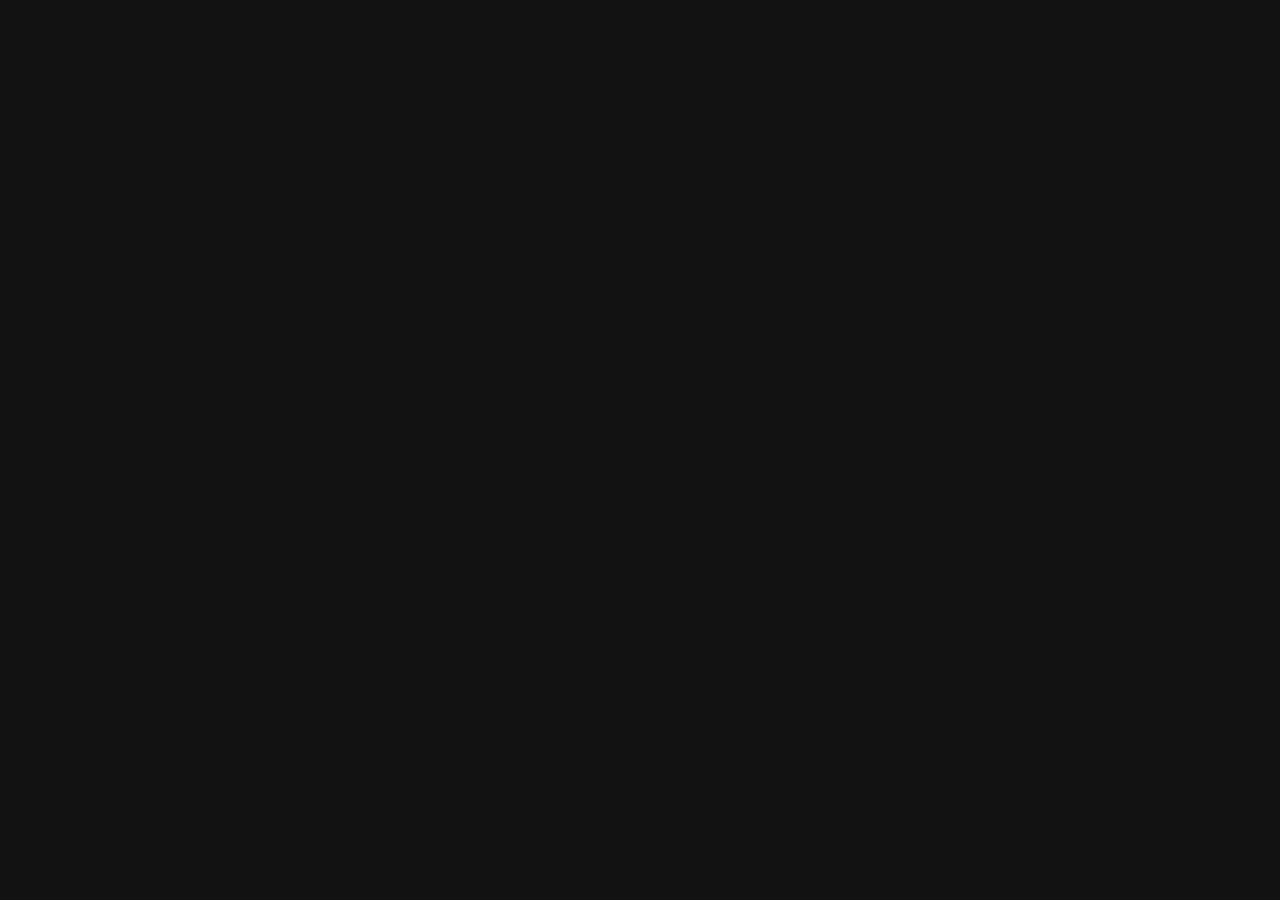
==== v5/index.html @ ee6a9c13 "create v5/index.html" ====
<!doctype html>
<html lang="en" data-accent="mint" data-density="comfortable" data-motion="on" data-skin="field">
  <head>
    <meta charset="utf-8" />
    <meta name="viewport" content="width=device-width, initial-scale=1, viewport-fit=cover" />
    <title>NeuroDifference v5 — evidence · compounds · pathways</title>
    <meta
      name="description"
      content="Redesigned NeuroDifference: an evidence-graded map of neuropharmacology with a new interface and 3D brain."
    />
    <meta name="theme-color" content="#0a0f0d" />
    <meta name="color-scheme" content="dark" />
    <link rel="icon" href="../icon.svg" type="image/svg+xml" />
    <link rel="apple-touch-icon" href="../icon.svg" />
    <link rel="stylesheet" href="./app/styles.css?v=5.0.0" />
    <link rel="stylesheet" href="./app/clinic.css?v=5.0.0" />
    <link rel="stylesheet" href="./app/skin.css?v=5.0.0" />
  </head>
  <body>
    <div class="bgfx" aria-hidden="true"><i></i><i></i><i></i></div>
    <div id="app" class="shell">
      <aside id="sidebar" class="sidebar" aria-label="Primary"></aside>
      <div class="main" id="main">
        <header id="topbar" class="topbar"></header>
        <main id="view" class="view" role="main"></main>
      </div>
    </div>
    <nav id="bottom-nav" class="bottom-nav" aria-label="Navigation"></nav>
    <div id="drawer" class="drawer" aria-hidden="true"></div>
    <div id="search" class="overlay" aria-hidden="true"></div>
    <div id="modal" class="overlay" aria-hidden="true"></div>
    <div id="toast" class="toast-host" aria-live="polite" aria-atomic="true"></div>
    <noscript>This app needs JavaScript to run. The content is a client-side single page app.</noscript>
    <script type="module" src="./app/main.js?v=5.0.0"></script>
  </body>
</html>
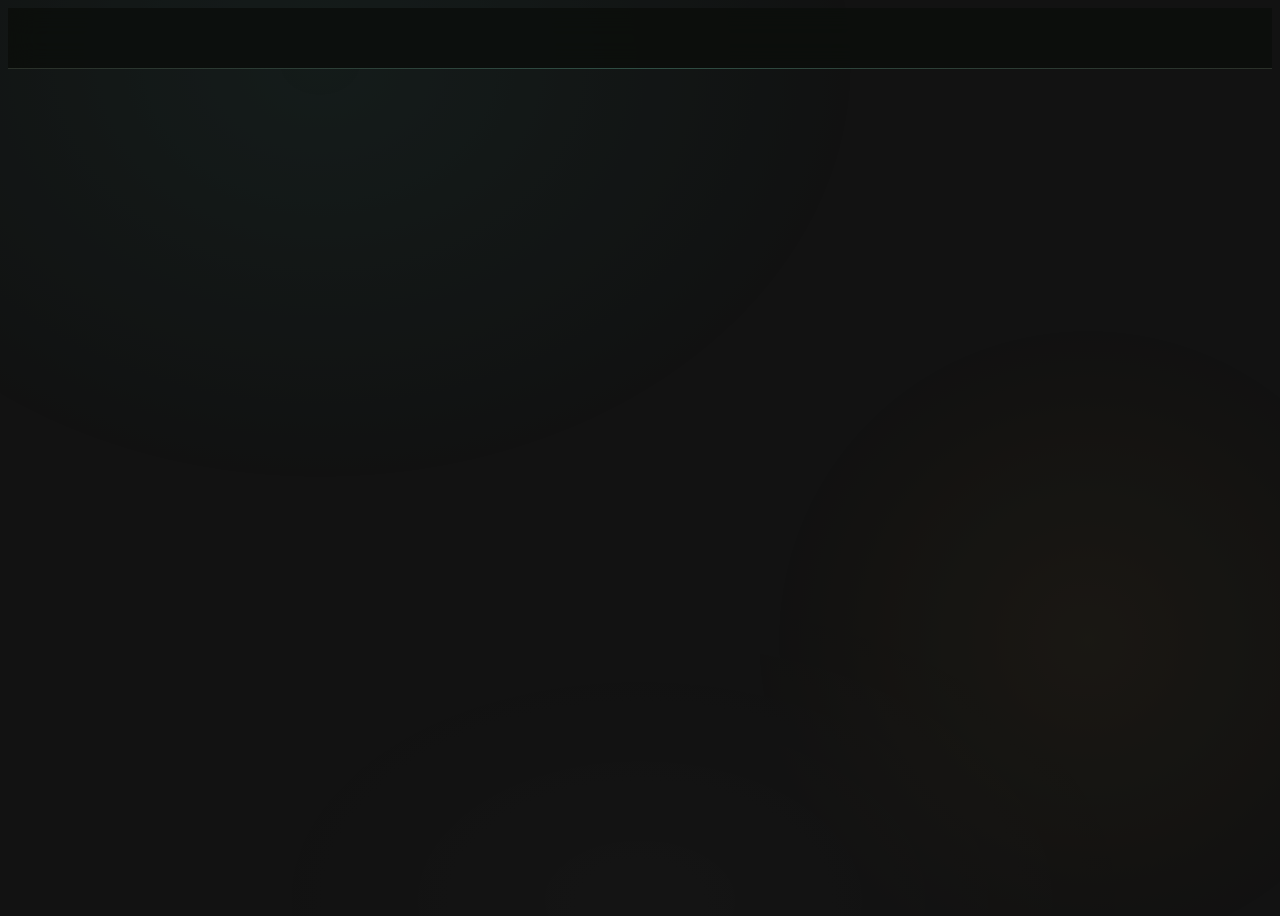
==== commit be98a62d: "update v5/index.html" ====
--- a/v5/index.html
+++ b/v5/index.html
@@ -18,7 +18,8 @@
   </head>
   <body>
     <div class="bgfx" aria-hidden="true"><i></i><i></i><i></i></div>
-    <div id="app" class="shell">
+    <div id="root"></div>
+<div id="app" class="shell">
       <aside id="sidebar" class="sidebar" aria-label="Primary"></aside>
       <div class="main" id="main">
         <header id="topbar" class="topbar"></header>
--- a/v5/app/skin.css
+++ b/v5/app/skin.css
@@ -0,0 +1,348 @@
+/* ==========================================================================
+   NeuroDifference v5 — "Field Lab" skin
+   Original visual direction: warm dark graphite, teal/moss accents, paper-like
+   panels, fine hairlines. No purple/violet. Transform/opacity animations only.
+   ========================================================================== */
+
+:root {
+  /* Base: deep warm graphite, not blue-black */
+  --bg: #0c0e0c;
+  --bg-1: #121512;
+  --bg-2: #181c18;
+  --bg-3: #1f241f;
+  --bg-4: #262c26;
+  --line: #2a3029;
+  --line-2: #374037;
+
+  --text: #ece9df;
+  --text-2: #b9b4a5;
+  --text-3: #7f7a6c;
+  --text-4: #5b574d;
+
+  /* Accent: mineral teal with a hint of moss (not neon, not purple) */
+  --accent: #3fb8a3;
+  --accent-2: #2d8f7e;
+  --accent-ink: #081513;
+  --accent-soft: rgba(63, 184, 163, 0.14);
+  --accent-line: rgba(63, 184, 163, 0.36);
+  --accent-glow: rgba(63, 184, 163, 0.28);
+
+  /* Secondary warm accent for highlights */
+  --warm: #d9a441;
+  --warm-soft: rgba(217, 164, 65, 0.14);
+
+  --good: #5cb88a;
+  --ok: #d9a441;
+  --warn: #e07a4f;
+  --bad: #d95a5a;
+  --critical: #b83d3d;
+
+  --shadow-1: 0 1px 0 rgba(255,255,255,0.03) inset, 0 8px 24px -16px rgba(0,0,0,0.7);
+  --shadow-2: 0 1px 0 rgba(255,255,255,0.04) inset, 0 18px 40px -22px rgba(0,0,0,0.8);
+  --shadow-3: 0 1px 0 rgba(255,255,255,0.05) inset, 0 28px 60px -28px rgba(0,0,0,0.85);
+
+  --radius-xs: 6px;
+  --radius-sm: 10px;
+  --radius: 14px;
+  --radius-lg: 20px;
+  --radius-xl: 28px;
+  --radius-full: 999px;
+
+  --pad: 16px;
+  --gap: 14px;
+  --tap: 44px;
+  --nav-h: 64px;
+  --side-w: 0px;
+  --top-h: 60px;
+
+  --t-1: 120ms;
+  --t-2: 180ms;
+  --t-3: 280ms;
+  --e-out: cubic-bezier(0.22, 0.61, 0.36, 1);
+  --e-spring: cubic-bezier(0.2, 0.9, 0.25, 1.05);
+
+  --fx-opacity: 0.45;
+  --glass: color-mix(in srgb, var(--bg-2) 86%, transparent);
+  --glass-line: color-mix(in srgb, var(--text) 8%, transparent);
+}
+
+/* Light mode: warm paper */
+html[data-theme="light"], html.light {
+  --bg: #f4f1e8;
+  --bg-1: #fbf9f3;
+  --bg-2: #ffffff;
+  --bg-3: #ede9de;
+  --bg-4: #e4dfd1;
+  --line: #ddd7c8;
+  --line-2: #cfc7b4;
+  --text: #1a1d18;
+  --text-2: #45483f;
+  --text-3: #6e7166;
+  --text-4: #96998e;
+  --accent: #247a6b;
+  --accent-2: #1b5d52;
+  --accent-ink: #ffffff;
+  --accent-soft: rgba(36, 122, 107, 0.12);
+  --accent-line: rgba(36, 122, 107, 0.32);
+  --accent-glow: rgba(36, 122, 107, 0.18);
+  --warm: #b07d1a;
+  --warm-soft: rgba(176, 125, 26, 0.12);
+  --fx-opacity: 0.22;
+  --shadow-1: 0 1px 0 rgba(0,0,0,0.02), 0 10px 24px -18px rgba(30,35,28,0.35);
+  --shadow-2: 0 1px 0 rgba(0,0,0,0.03), 0 18px 40px -24px rgba(30,35,28,0.4);
+  --shadow-3: 0 1px 0 rgba(0,0,0,0.04), 0 28px 60px -30px rgba(30,35,28,0.45);
+}
+
+/* Skin variants (all non-purple, original) */
+html[data-skin="field"] { /* default: mineral teal/moss on graphite */ }
+html[data-skin="oxide"] {
+  --accent: #d17a4b;
+  --accent-2: #a85c34;
+  --accent-ink: #1a0e08;
+  --accent-soft: rgba(209, 122, 75, 0.14);
+  --accent-line: rgba(209, 122, 75, 0.36);
+  --accent-glow: rgba(209, 122, 75, 0.26);
+  --warm: #e0b15a;
+  --warm-soft: rgba(224, 177, 90, 0.14);
+}
+html[data-skin="slate"] {
+  --accent: #6ba3c7;
+  --accent-2: #4a7d9e;
+  --accent-ink: #08131a;
+  --accent-soft: rgba(107, 163, 199, 0.14);
+  --accent-line: rgba(107, 163, 199, 0.36);
+  --accent-glow: rgba(107, 163, 199, 0.24);
+  --warm: #cfae70;
+  --warm-soft: rgba(207, 174, 112, 0.14);
+}
+html[data-skin="dune"] {
+  --accent: #b89b5e;
+  --accent-2: #8f7643;
+  --accent-ink: #171308;
+  --accent-soft: rgba(184, 155, 94, 0.14);
+  --accent-line: rgba(184, 155, 94, 0.36);
+  --accent-glow: rgba(184, 155, 94, 0.24);
+  --warm: #d4a373;
+  --warm-soft: rgba(212, 163, 115, 0.14);
+}
+
+/* Background: subtle topographic feel, no purple blobs */
+.bgfx { position: fixed; inset: 0; z-index: 0; pointer-events: none; opacity: var(--fx-opacity); }
+.bgfx i { position: absolute; display: block; border-radius: 50%; will-change: transform; transform: translate3d(0,0,0); }
+.bgfx i:nth-child(1){
+  width: 90vmax; height: 70vmax; left: -20vmax; top: -30vmax;
+  background: radial-gradient(ellipse at 50% 50%, var(--accent-soft) 0%, transparent 70%);
+  animation: driftA 70s var(--e-out) infinite alternate;
+}
+.bgfx i:nth-child(2){
+  width: 60vmax; height: 60vmax; right: -15vmax; top: 20vmax;
+  background: radial-gradient(circle at 50% 50%, var(--warm-soft) 0%, transparent 65%);
+  animation: driftB 85s var(--e-out) infinite alternate;
+  opacity: 0.7;
+}
+.bgfx i:nth-child(3){
+  width: 80vmax; height: 50vmax; left: 10vmax; bottom: -25vmax;
+  background: radial-gradient(ellipse at 50% 50%, rgba(255,255,255,0.03) 0%, transparent 70%);
+  animation: driftC 95s var(--e-out) infinite alternate;
+}
+@keyframes driftA { from{transform:translate3d(0,0,0)} to{transform:translate3d(6vmax,4vmax,0)} }
+@keyframes driftB { from{transform:translate3d(0,0,0)} to{transform:translate3d(-5vmax,3vmax,0)} }
+@keyframes driftC { from{transform:translate3d(0,0,0)} to{transform:translate3d(4vmax,-3vmax,0)} }
+
+html[data-motion="off"] .bgfx i,
+@media (prefers-reduced-motion: reduce) { .bgfx i { animation: none !important; } }
+
+/* ---- Layout: no left sidebar, top bar + horizontal nav on desktop ---- */
+.shell { display: flex; flex-direction: column; min-height: 100dvh; position: relative; z-index: 1; }
+.sidebar { display: none !important; } /* kill left nav */
+.main { flex: 1; display: flex; flex-direction: column; min-width: 0; }
+
+.topbar {
+  position: sticky; top: 0; z-index: 60;
+  height: var(--top-h);
+  display: flex; align-items: center; gap: 10px;
+  padding: 0 var(--pad);
+  background: color-mix(in srgb, var(--bg) 82%, transparent);
+  backdrop-filter: blur(14px);
+  -webkit-backdrop-filter: blur(14px);
+  border-bottom: 1px solid var(--line);
+}
+.topbar::after{
+  content:""; position:absolute; left:0; right:0; bottom:-1px; height:1px;
+  background: linear-gradient(90deg, transparent, var(--accent-line), transparent);
+  opacity: 0.6; pointer-events:none;
+}
+.brand { display:flex; align-items:center; gap:10px; text-decoration:none; color:var(--text); font-weight:700; letter-spacing:-0.02em; }
+.brand-mark{
+  width:30px; height:30px; border-radius:10px; display:grid; place-items:center;
+  background: linear-gradient(145deg, var(--accent), var(--accent-2));
+  color: var(--accent-ink);
+  box-shadow: 0 8px 18px -10px var(--accent-glow);
+}
+.brand-text b { font-size:14px; }
+.brand-text span { display:block; font-size:10px; color:var(--text-3); letter-spacing:0.06em; text-transform:uppercase; font-weight:600; }
+
+.topbar-actions { margin-left:auto; display:flex; gap:4px; align-items:center; }
+.icon-btn{
+  width:38px; height:38px; border-radius:12px; display:grid; place-items:center;
+  color: var(--text-2); border: 1px solid transparent; background: transparent;
+  transition: background var(--t-1), color var(--t-1), border-color var(--t-1), transform var(--t-1);
+}
+.icon-btn:hover{ background: var(--bg-2); color: var(--text); border-color: var(--line); }
+.icon-btn:active{ transform: scale(0.95); }
+
+/* Desktop top nav: horizontal pill strip inside topbar area (replaces sidebar) */
+.topnav {
+  display: none;
+  align-items: center;
+  gap: 4px;
+  margin-left: 14px;
+  padding: 4px;
+  background: var(--bg-2);
+  border: 1px solid var(--line);
+  border-radius: 999px;
+  max-width: 58vw;
+  overflow-x: auto;
+  scrollbar-width: none;
+}
+.topnav::-webkit-scrollbar{ display:none; }
+.topnav a{
+  flex: none;
+  padding: 6px 12px;
+  border-radius: 999px;
+  font-size: 12.5px;
+  font-weight: 600;
+  color: var(--text-2);
+  text-decoration: none;
+  white-space: nowrap;
+  transition: color var(--t-1), background var(--t-1);
+}
+.topnav a:hover{ color: var(--text); text-decoration: none; }
+.topnav a.active{ color: var(--accent-ink); background: var(--accent); }
+
+@media (min-width: 900px){
+  .topnav { display: flex; }
+  .bottom-nav { display: none !important; }
+  .view { padding-bottom: 32px !important; max-width: 1280px; }
+}
+
+/* Bottom nav (mobile): floating dock, not a full bar */
+.bottom-nav {
+  position: fixed; left: 12px; right: 12px;
+  bottom: calc(10px + env(safe-area-inset-bottom, 0px));
+  height: 58px; z-index: 60;
+  display: grid; grid-template-columns: repeat(5, 1fr);
+  background: color-mix(in srgb, var(--bg-1) 88%, transparent);
+  backdrop-filter: blur(16px); -webkit-backdrop-filter: blur(16px);
+  border: 1px solid var(--line);
+  border-radius: 20px;
+  box-shadow: var(--shadow-2);
+  padding: 4px;
+}
+.nav-item{
+  display:flex; flex-direction:column; align-items:center; justify-content:center; gap:2px;
+  color: var(--text-3); font-size: 10px; font-weight: 600; text-decoration:none;
+  border-radius: 14px; position: relative; transition: color var(--t-1), background var(--t-1);
+}
+.nav-item svg{ width:20px; height:20px; }
+.nav-item:hover{ color: var(--text-2); text-decoration:none; }
+.nav-item.active{ color: var(--accent); background: var(--accent-soft); }
+.nav-item.active::before{ display:none; }
+
+.view {
+  flex: 1; width: 100%; max-width: 1180px; margin: 0 auto;
+  padding: 20px var(--pad) calc(var(--nav-h) + 30px + env(safe-area-inset-bottom, 0px));
+  animation: viewIn 0.24s var(--e-out);
+}
+@keyframes viewIn { from{opacity:0; transform: translateY(6px)} to{opacity:1; transform:none} }
+@media (prefers-reduced-motion: reduce){ .view{ animation:none; } }
+
+/* ---- Cards, surfaces ---- */
+.card {
+  background: var(--bg-1);
+  border: 1px solid var(--line);
+  border-radius: var(--radius-lg);
+  box-shadow: var(--shadow-1);
+  position: relative;
+}
+.card::before{
+  content:""; position:absolute; left:14px; right:14px; top:0; height:1px;
+  background: linear-gradient(90deg, transparent, rgba(255,255,255,0.06), transparent);
+  pointer-events:none;
+}
+.hoverable, a.card, .compound-card { transition: transform var(--t-2) var(--e-out), border-color var(--t-2), box-shadow var(--t-2); }
+.hoverable:hover, a.card:hover, .compound-card:hover { transform: translateY(-2px); border-color: var(--line-2); box-shadow: var(--shadow-2); text-decoration:none; }
+
+.page-head h1 { font-size: clamp(26px, 4vw, 36px); letter-spacing: -0.035em; line-height: 1.05; }
+.page-head p { color: var(--text-2); max-width: 68ch; }
+.eyebrow { color: var(--accent); font-size: 10.5px; font-weight: 700; letter-spacing: 0.12em; text-transform: uppercase; }
+
+/* Buttons */
+.btn {
+  border-radius: 12px; font-weight: 600; letter-spacing: -0.01em;
+  transition: transform var(--t-1), background var(--t-1), border-color var(--t-1), color var(--t-1);
+}
+.btn:active{ transform: scale(0.97); }
+.btn.primary{
+  background: var(--accent); color: var(--accent-ink); border: 1px solid transparent;
+  box-shadow: 0 6px 16px -8px var(--accent-glow);
+}
+.btn.primary:hover{ filter: brightness(1.05); }
+.btn.soft{ background: var(--accent-soft); color: var(--accent); border: 1px solid var(--accent-line); }
+.btn.ghost{ background: transparent; color: var(--text-2); border: 1px solid var(--line); }
+.btn.ghost:hover{ background: var(--bg-2); color: var(--text); border-color: var(--line-2); }
+
+/* Chips */
+.chip {
+  border-radius: 999px; border: 1px solid var(--line); background: var(--bg-2);
+  color: var(--text-2); font-weight: 600; font-size: 11.5px;
+}
+.chip.on, .chip.chip-accent { background: var(--accent-soft); color: var(--accent); border-color: var(--accent-line); }
+
+/* Inputs */
+.input, .select, textarea.input {
+  background: var(--bg-2); border: 1px solid var(--line); color: var(--text);
+  border-radius: 12px;
+}
+.input:focus, .select:focus, textarea.input:focus {
+  outline: none; border-color: var(--accent-line);
+  box-shadow: 0 0 0 3px var(--accent-soft);
+}
+
+/* Hero */
+.hero {
+  background:
+    radial-gradient(120% 120% at 0% 0%, var(--accent-soft), transparent 55%),
+    radial-gradient(80% 80% at 100% 0%, var(--warm-soft), transparent 50%),
+    var(--bg-1);
+  border: 1px solid var(--line);
+  border-radius: 24px;
+  box-shadow: var(--shadow-2);
+}
+.hero h1 .grad {
+  background: linear-gradient(100deg, var(--text) 20%, var(--accent) 60%, var(--warm) 100%);
+  -webkit-background-clip: text; background-clip: text; color: transparent;
+}
+
+/* Meters / progress */
+.meter, .bar { background: var(--bg-3); border-radius: 999px; overflow: hidden; }
+.meter i, .bar i { background: linear-gradient(90deg, var(--accent-2), var(--accent)); border-radius: inherit; }
+
+/* Drawer & overlays: match palette */
+.drawer-panel, .overlay-card, .modal-card {
+  background: var(--bg-1); border: 1px solid var(--line);
+}
+.drawer-backdrop, .overlay-backdrop { background: rgba(5,7,5,0.6); backdrop-filter: blur(4px); }
+
+/* Scroll reveal: gentle */
+.nd-reveal { opacity: 0; transform: translateY(12px); transition: opacity 0.4s var(--e-out), transform 0.4s var(--e-out); }
+.nd-reveal.nd-in { opacity: 1; transform: none; }
+html[data-motion="off"] .nd-reveal,
+@media (prefers-reduced-motion: reduce){ .nd-reveal{ opacity:1; transform:none; transition:none; } }
+
+/* Selection */
+::selection { background: var(--accent-soft); color: var(--text); }
+
+/* Keep text readable, prevent overlap */
+.card, .list-row, .compound-card { min-width: 0; }
+.title, .sub, p, li, h1, h2, h3, h4 { overflow-wrap: anywhere; }
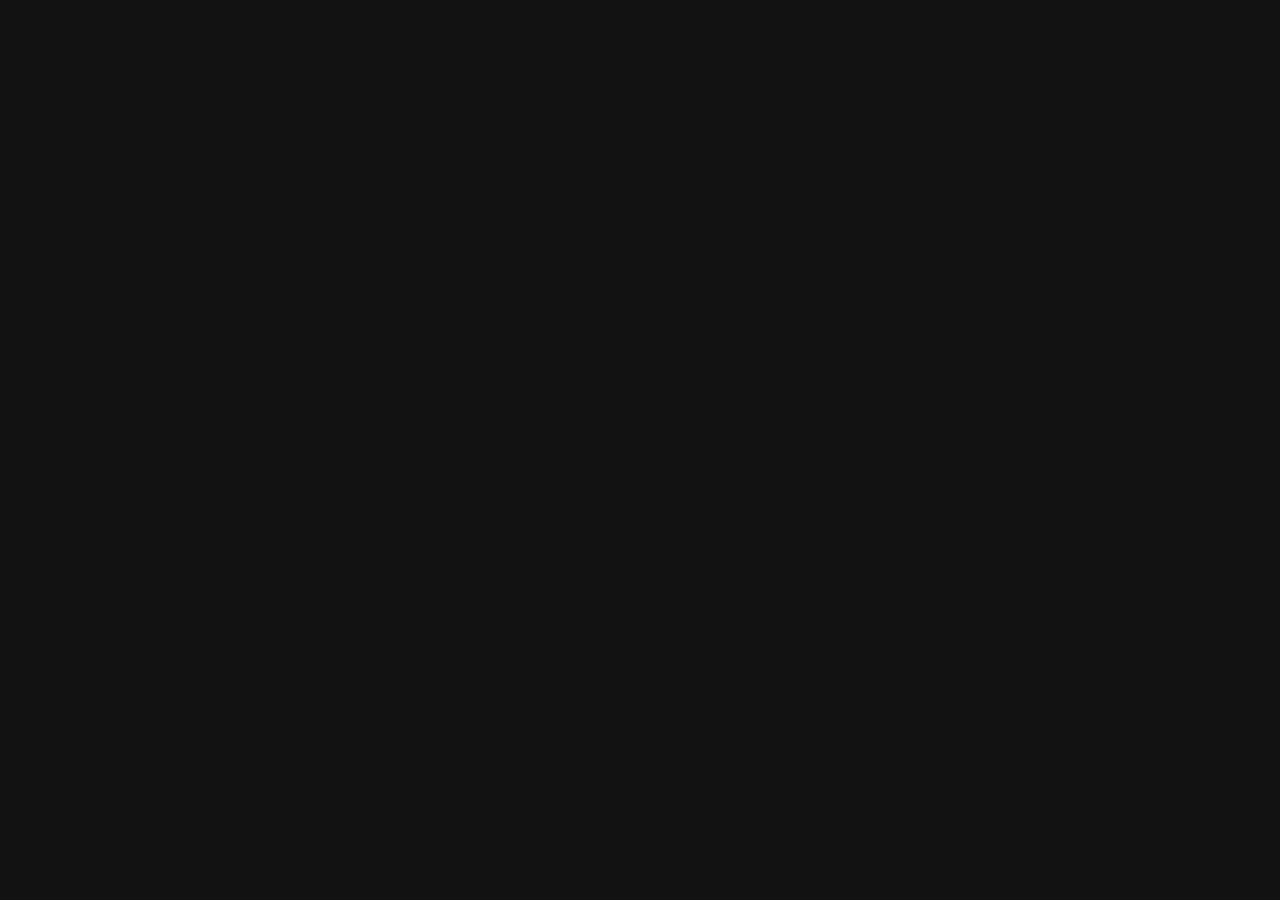
==== commit f71a0f03: "update v5/index.html" ====
--- a/v5/index.html
+++ b/v5/index.html
@@ -1,37 +1,40 @@
 <!doctype html>
-<html lang="en" data-accent="mint" data-density="comfortable" data-motion="on" data-skin="field">
+<html lang="en" data-accent="teal" data-density="comfortable" data-motion="on" data-skin="field">
   <head>
     <meta charset="utf-8" />
     <meta name="viewport" content="width=device-width, initial-scale=1, viewport-fit=cover" />
-    <title>NeuroDifference v5 — evidence · compounds · pathways</title>
+    <title>NeuroDifference v5 — Field Lab</title>
     <meta
       name="description"
-      content="Redesigned NeuroDifference: an evidence-graded map of neuropharmacology with a new interface and 3D brain."
+      content="NeuroDifference v5 test build: redesigned interface and 3D brain, isolated from the main site."
     />
     <meta name="theme-color" content="#0a0f0d" />
     <meta name="color-scheme" content="dark" />
-    <link rel="icon" href="../icon.svg" type="image/svg+xml" />
-    <link rel="apple-touch-icon" href="../icon.svg" />
+    <meta name="apple-mobile-web-app-capable" content="yes" />
+    <meta name="apple-mobile-web-app-status-bar-style" content="black-translucent" />
+    <meta name="apple-mobile-web-app-title" content="NeuroDifference v5" />
+    <meta name="mobile-web-app-capable" content="yes" />
+    <meta name="format-detection" content="telephone=no" />
+
+    <link rel="manifest" href="./manifest.json" />
+    <link rel="icon" href="./icon.svg" type="image/svg+xml" />
+    <link rel="apple-touch-icon" href="./icon.svg" />
+
     <link rel="stylesheet" href="./app/styles.css?v=5.0.0" />
+    <link rel="stylesheet" href="./app/skin.css?v=5.0.0" />
     <link rel="stylesheet" href="./app/clinic.css?v=5.0.0" />
-    <link rel="stylesheet" href="./app/skin.css?v=5.0.0" />
   </head>
   <body>
-    <div class="bgfx" aria-hidden="true"><i></i><i></i><i></i></div>
-    <div id="root"></div>
-<div id="app" class="shell">
-      <aside id="sidebar" class="sidebar" aria-label="Primary"></aside>
-      <div class="main" id="main">
-        <header id="topbar" class="topbar"></header>
-        <main id="view" class="view" role="main"></main>
-      </div>
+    <div id="root">
+      <noscript>
+        <div style="padding: 32px; font-family: system-ui, sans-serif; color: #e6e8eb; background: #0a0f0d; min-height: 100dvh">
+          <h1 style="font-size: 20px; margin-bottom: 8px">NeuroDifference v5 needs JavaScript</h1>
+          <p style="color: #a9b2bf; font-size: 14px; line-height: 1.6; max-width: 46ch">
+            This test build renders on the device. Enable JavaScript to use it.
+          </p>
+        </div>
+      </noscript>
     </div>
-    <nav id="bottom-nav" class="bottom-nav" aria-label="Navigation"></nav>
-    <div id="drawer" class="drawer" aria-hidden="true"></div>
-    <div id="search" class="overlay" aria-hidden="true"></div>
-    <div id="modal" class="overlay" aria-hidden="true"></div>
-    <div id="toast" class="toast-host" aria-live="polite" aria-atomic="true"></div>
-    <noscript>This app needs JavaScript to run. The content is a client-side single page app.</noscript>
     <script type="module" src="./app/main.js?v=5.0.0"></script>
   </body>
 </html>
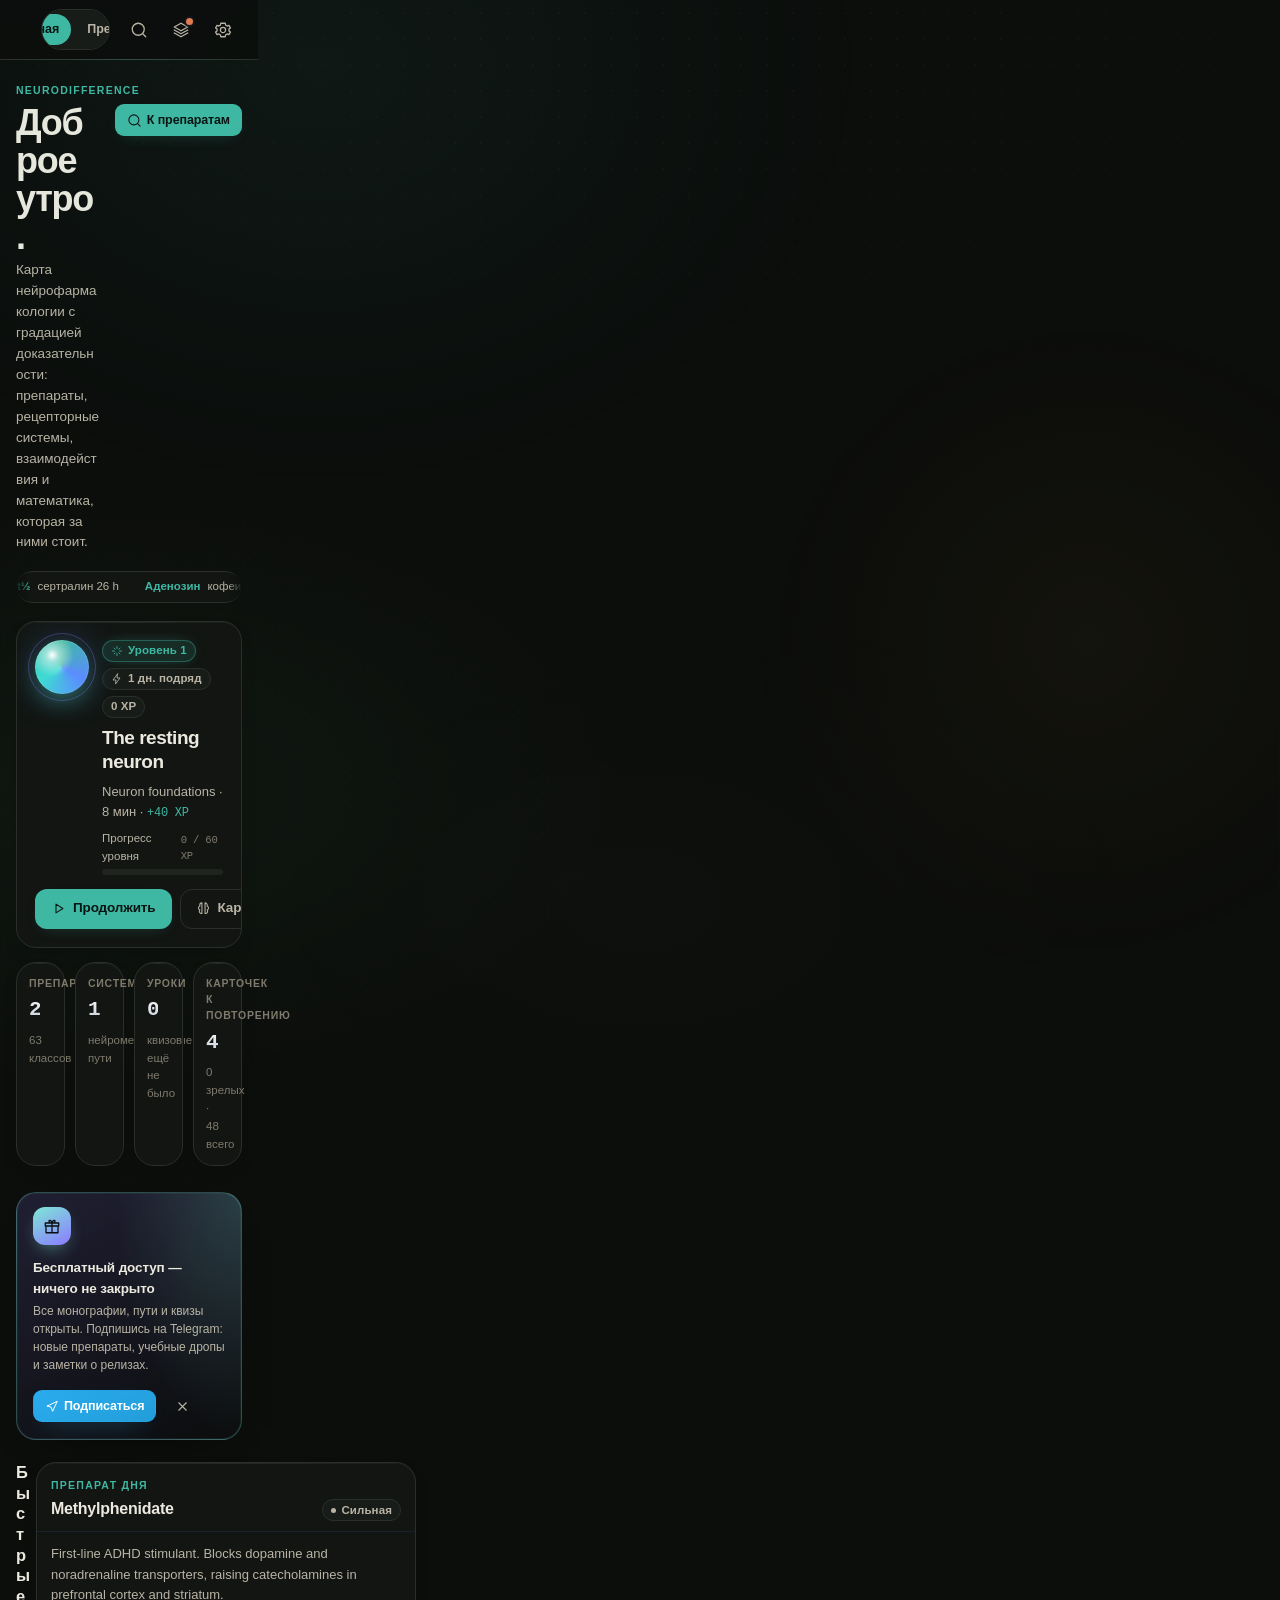
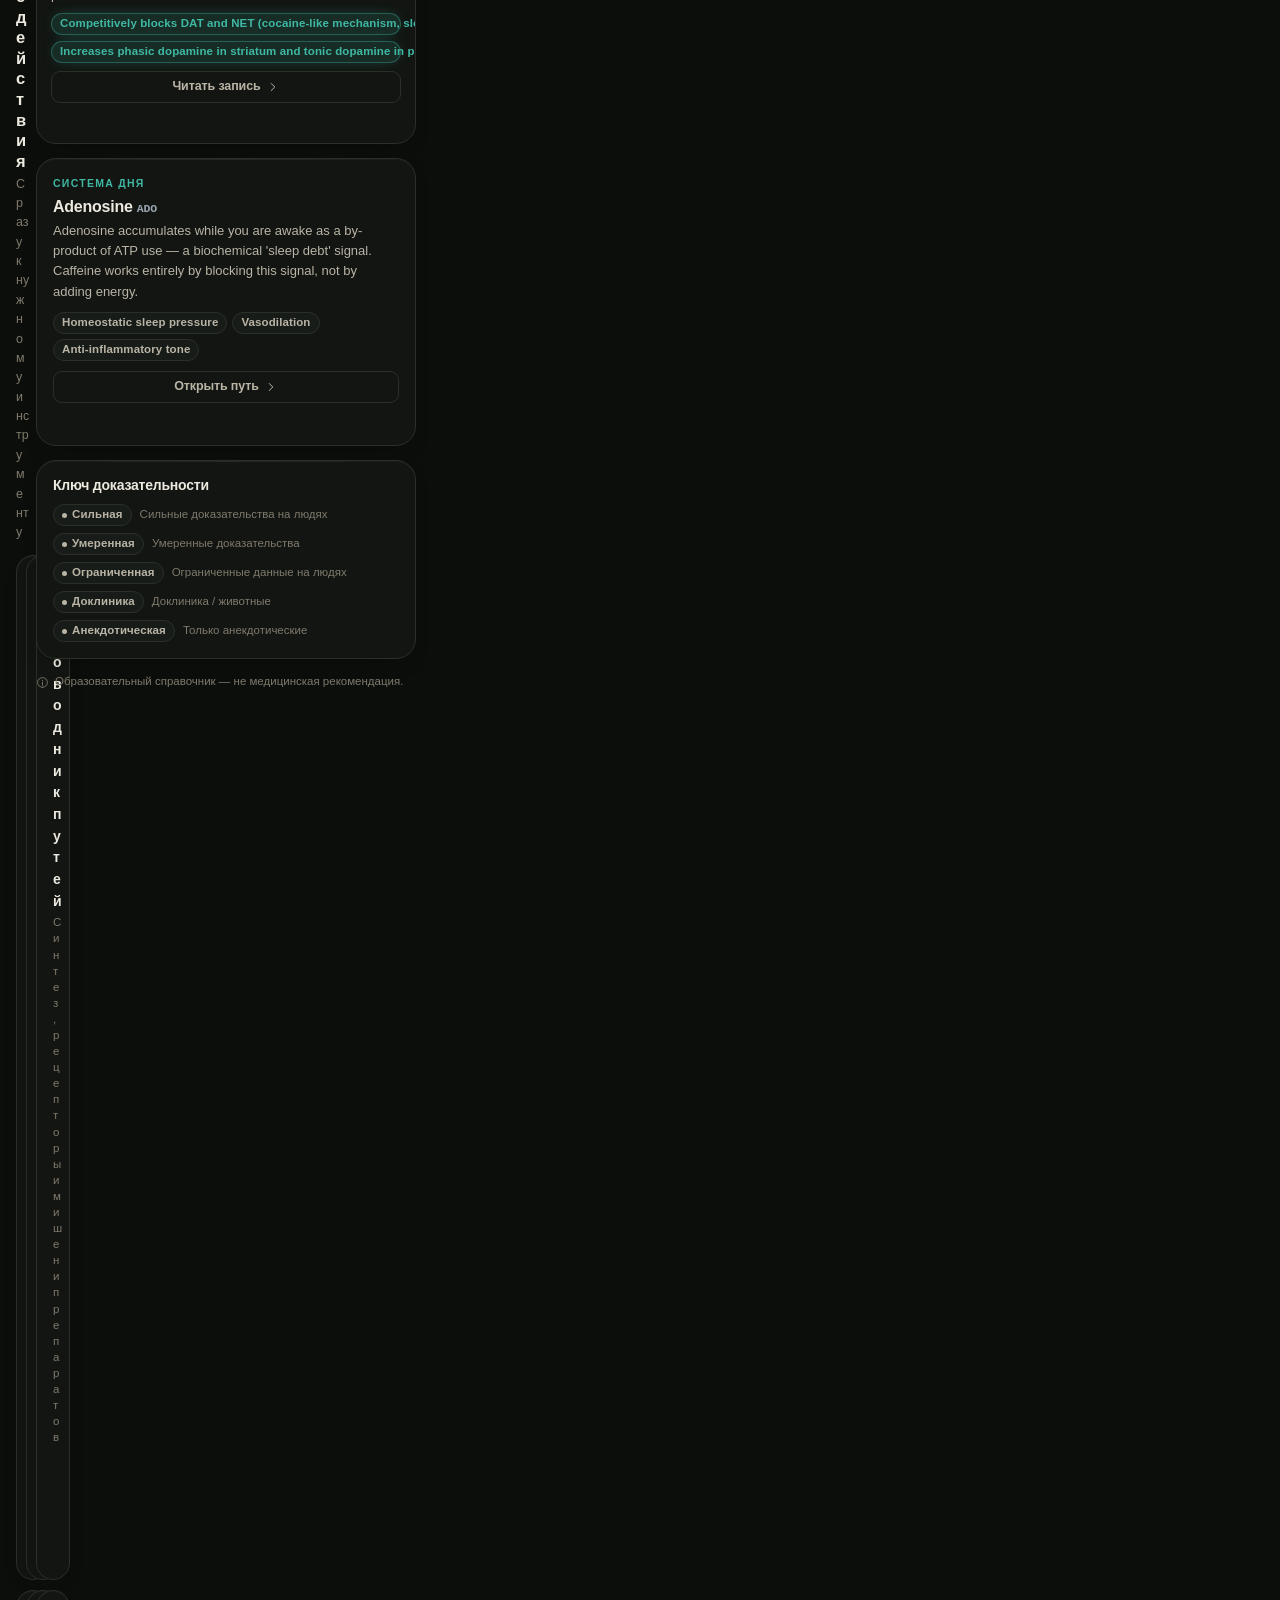
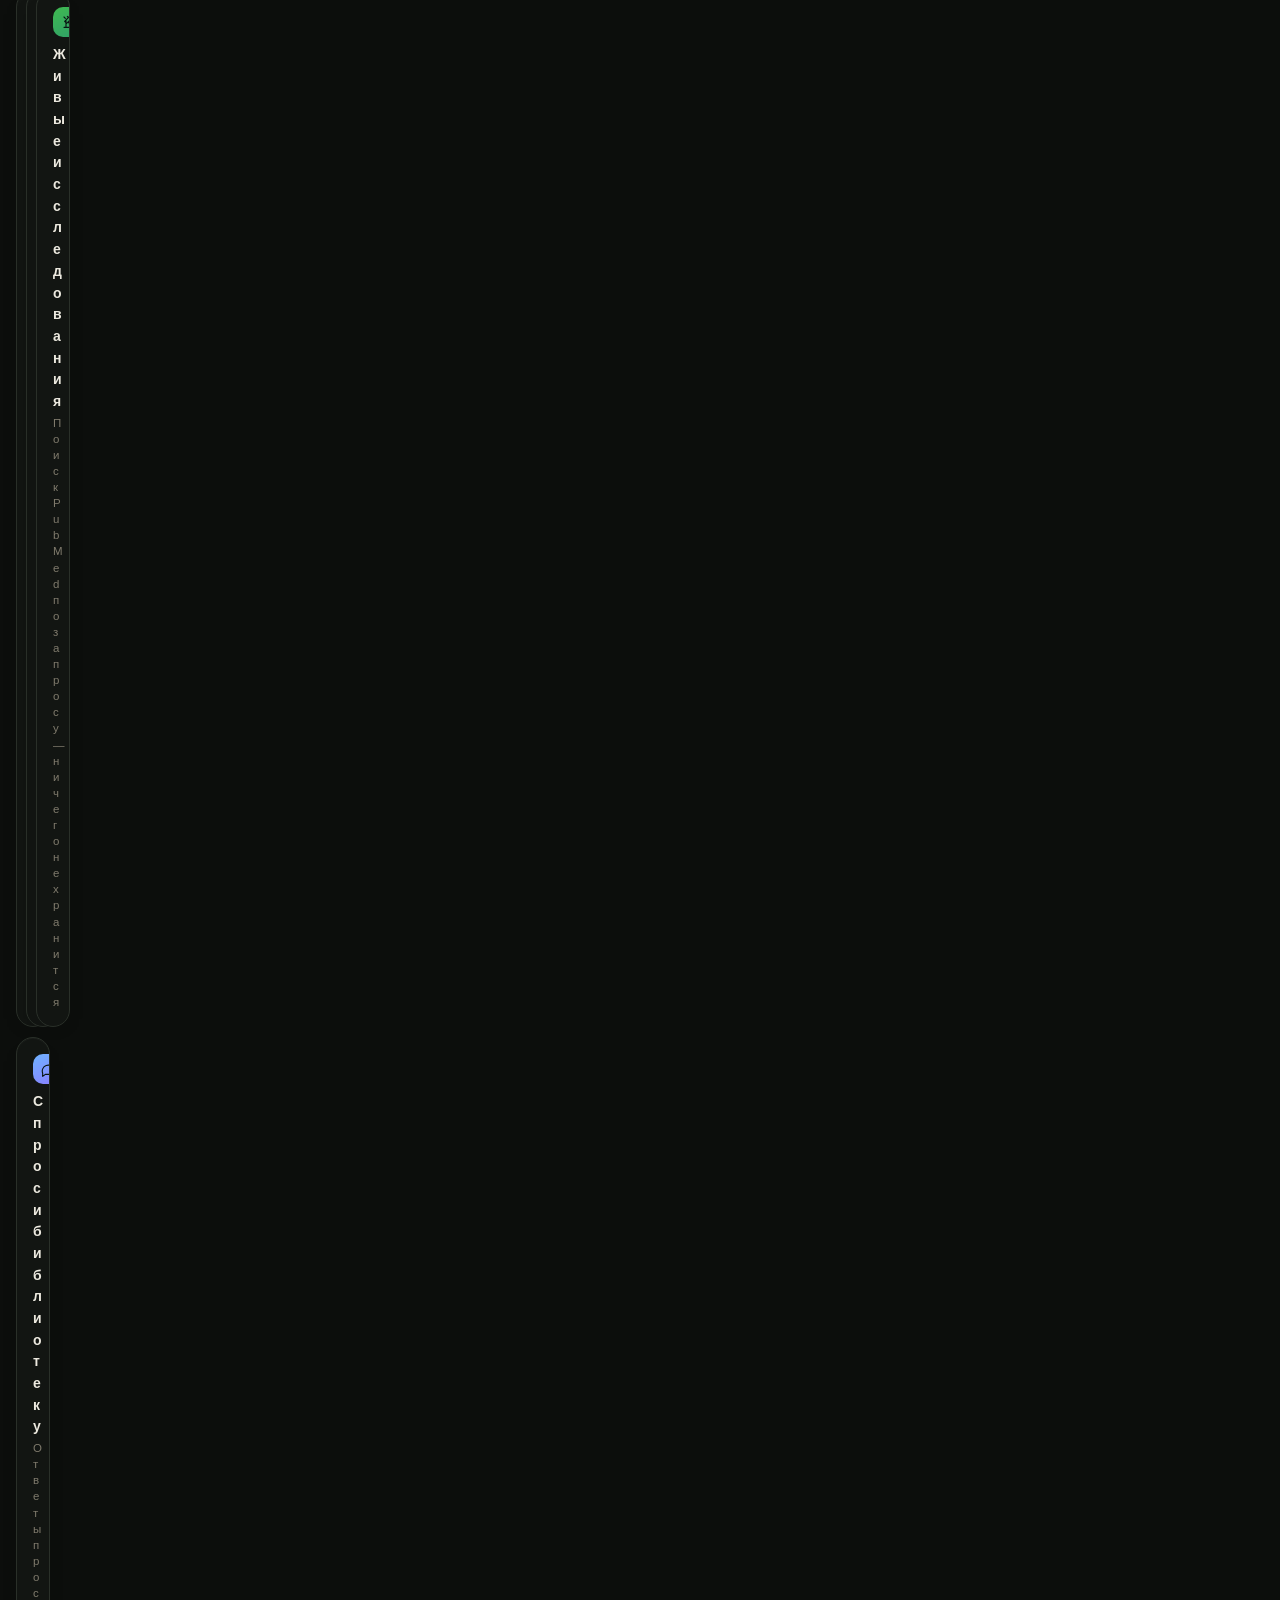
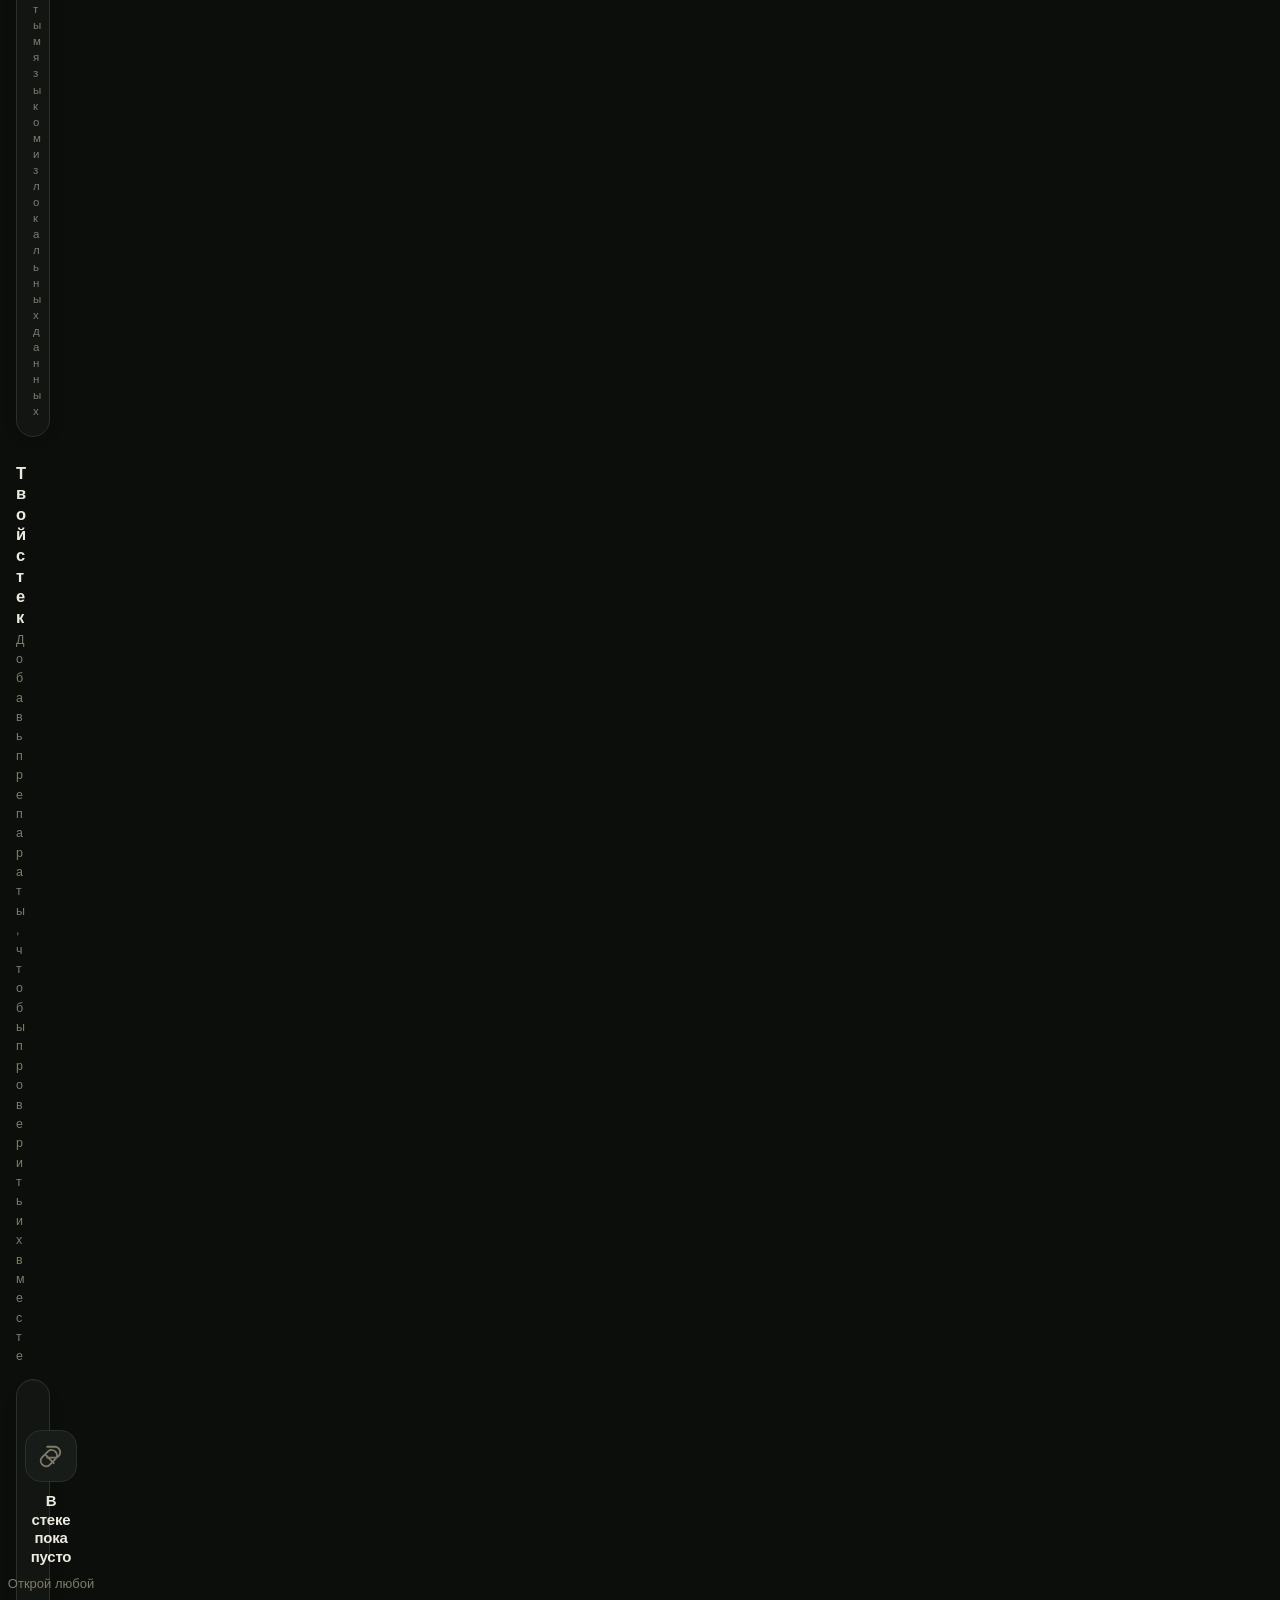
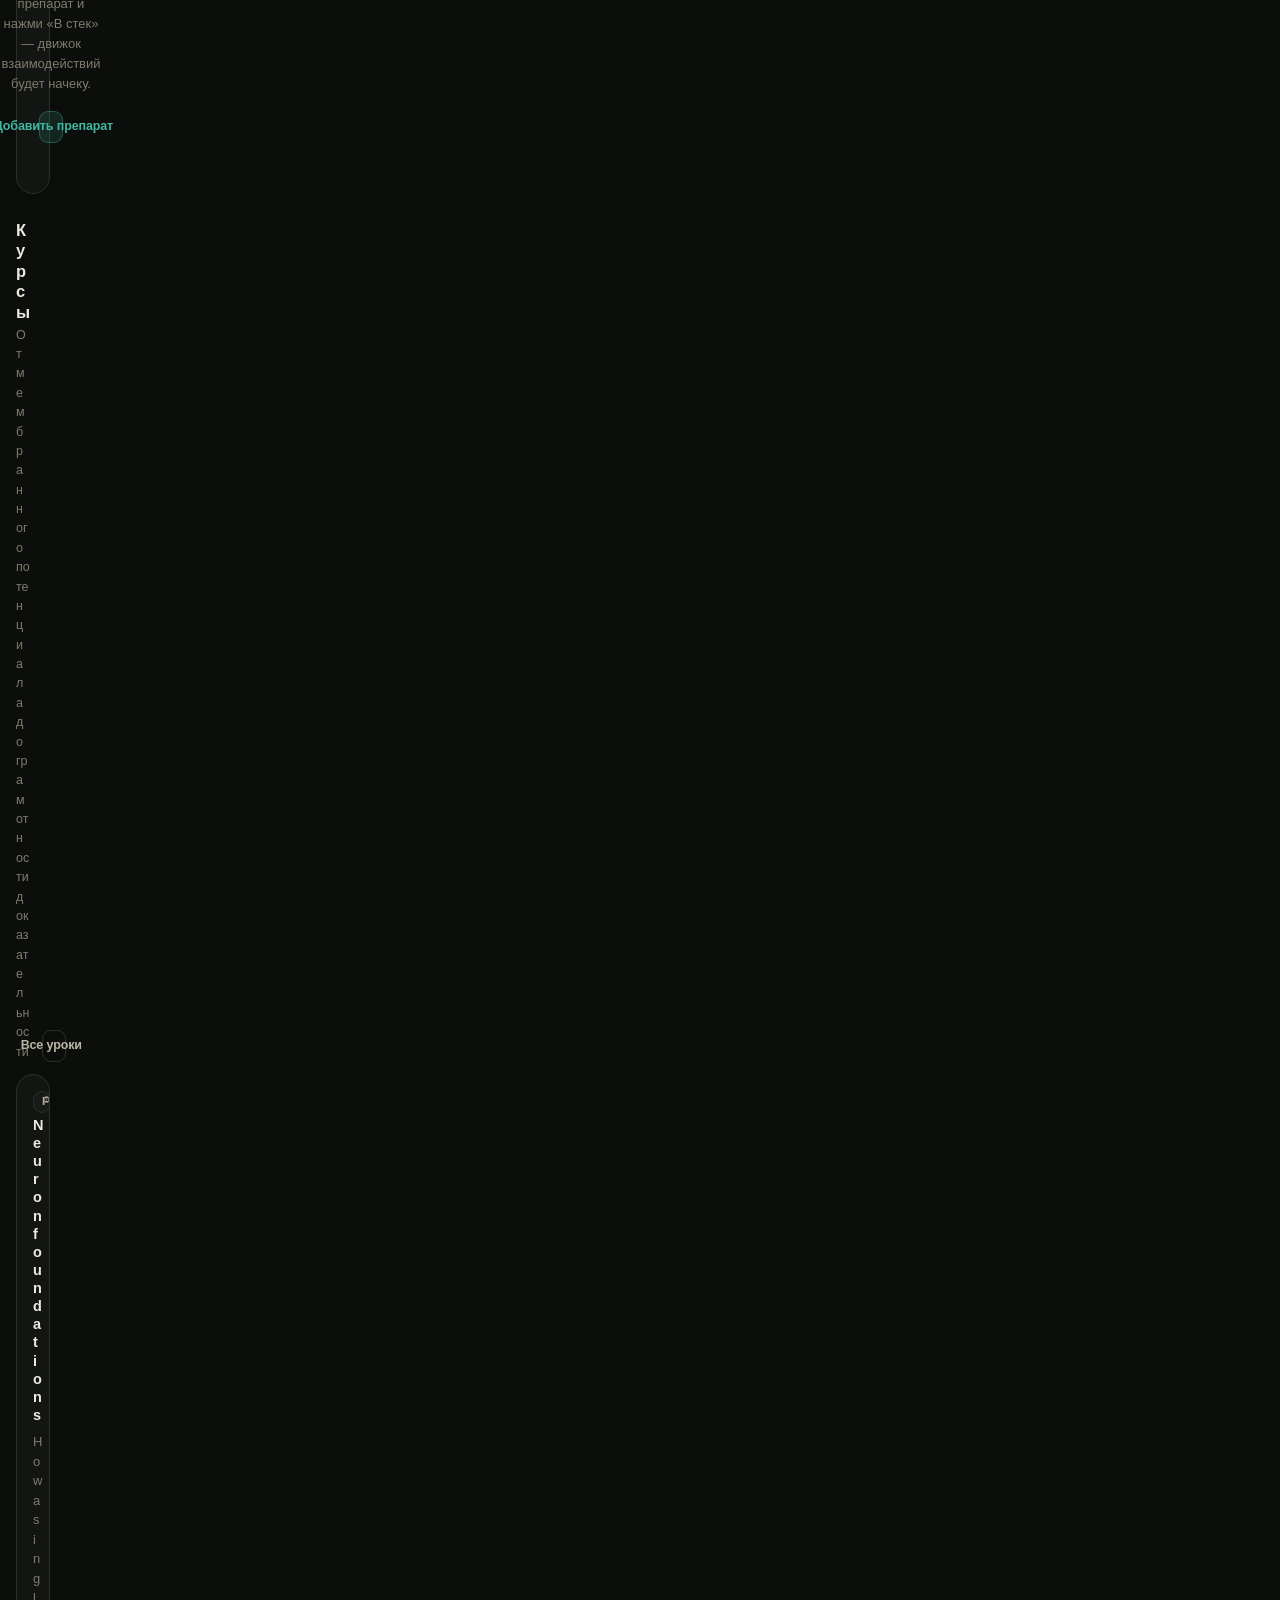
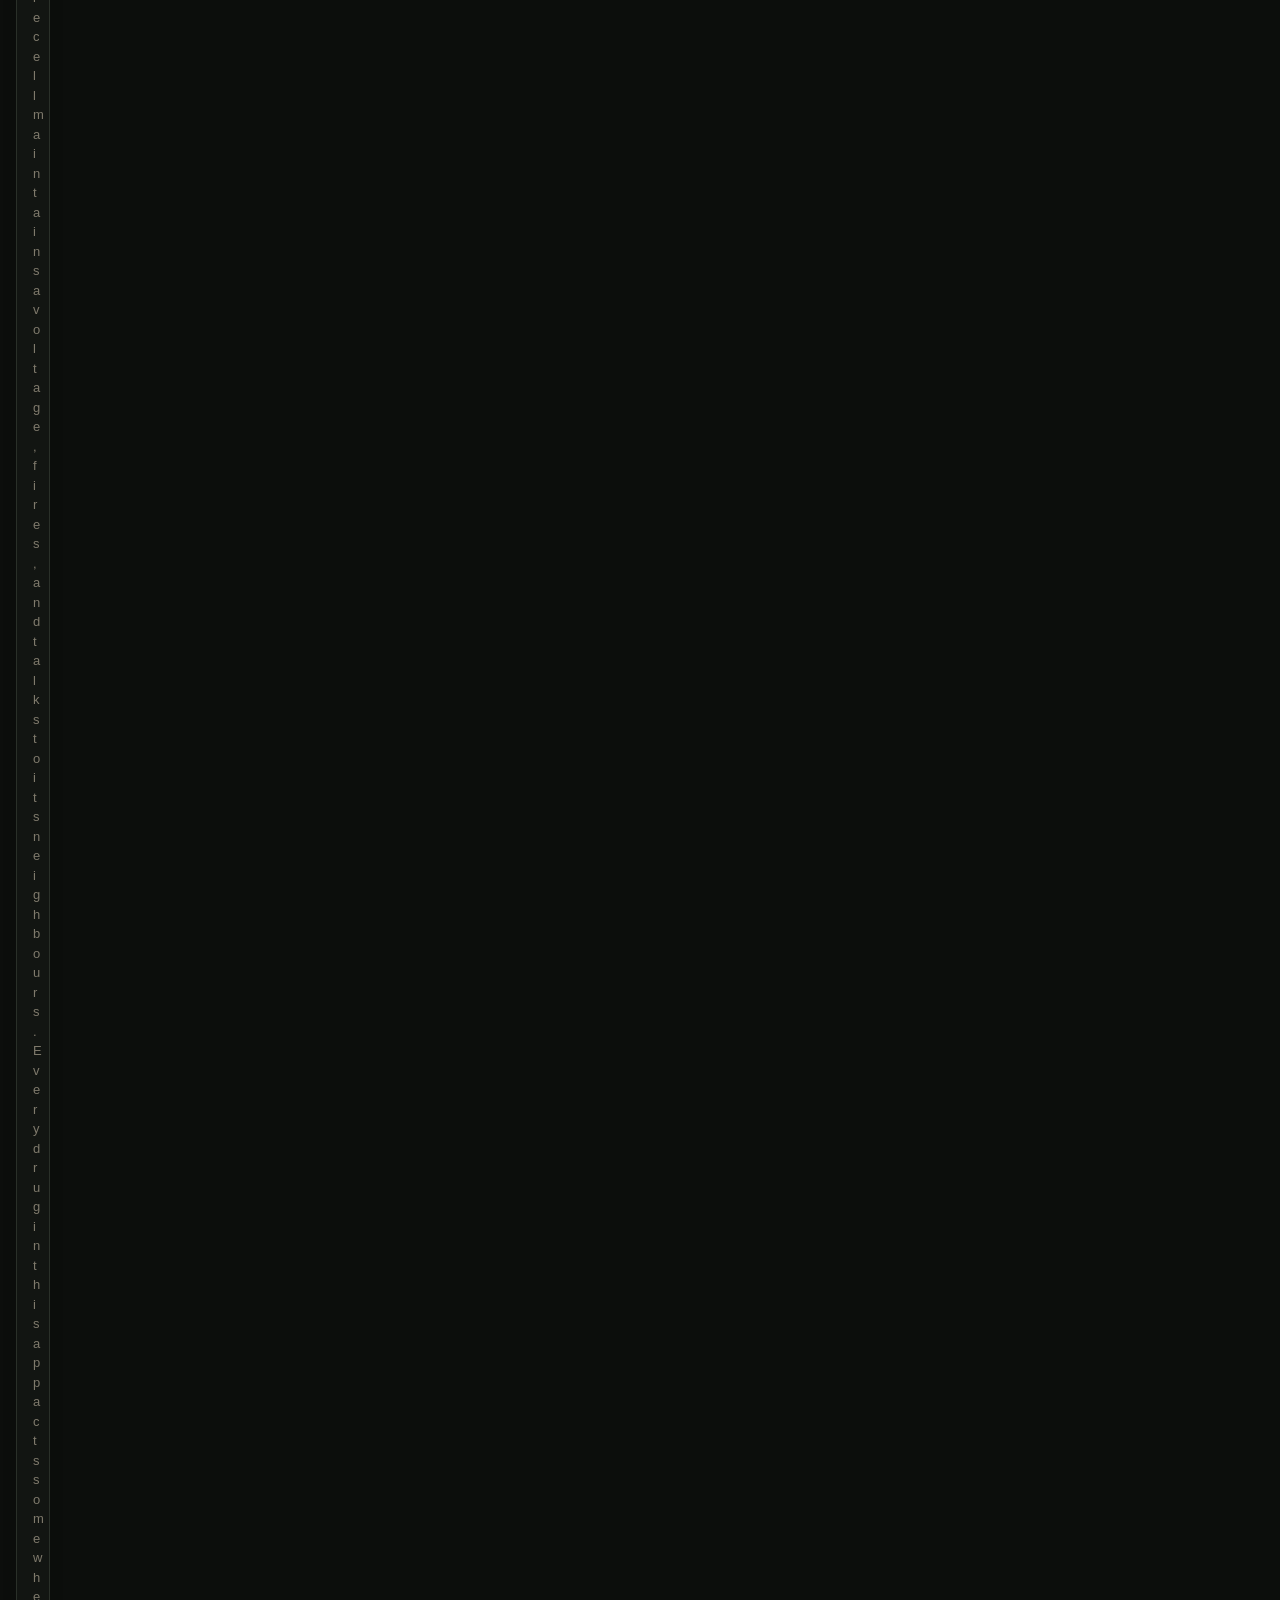
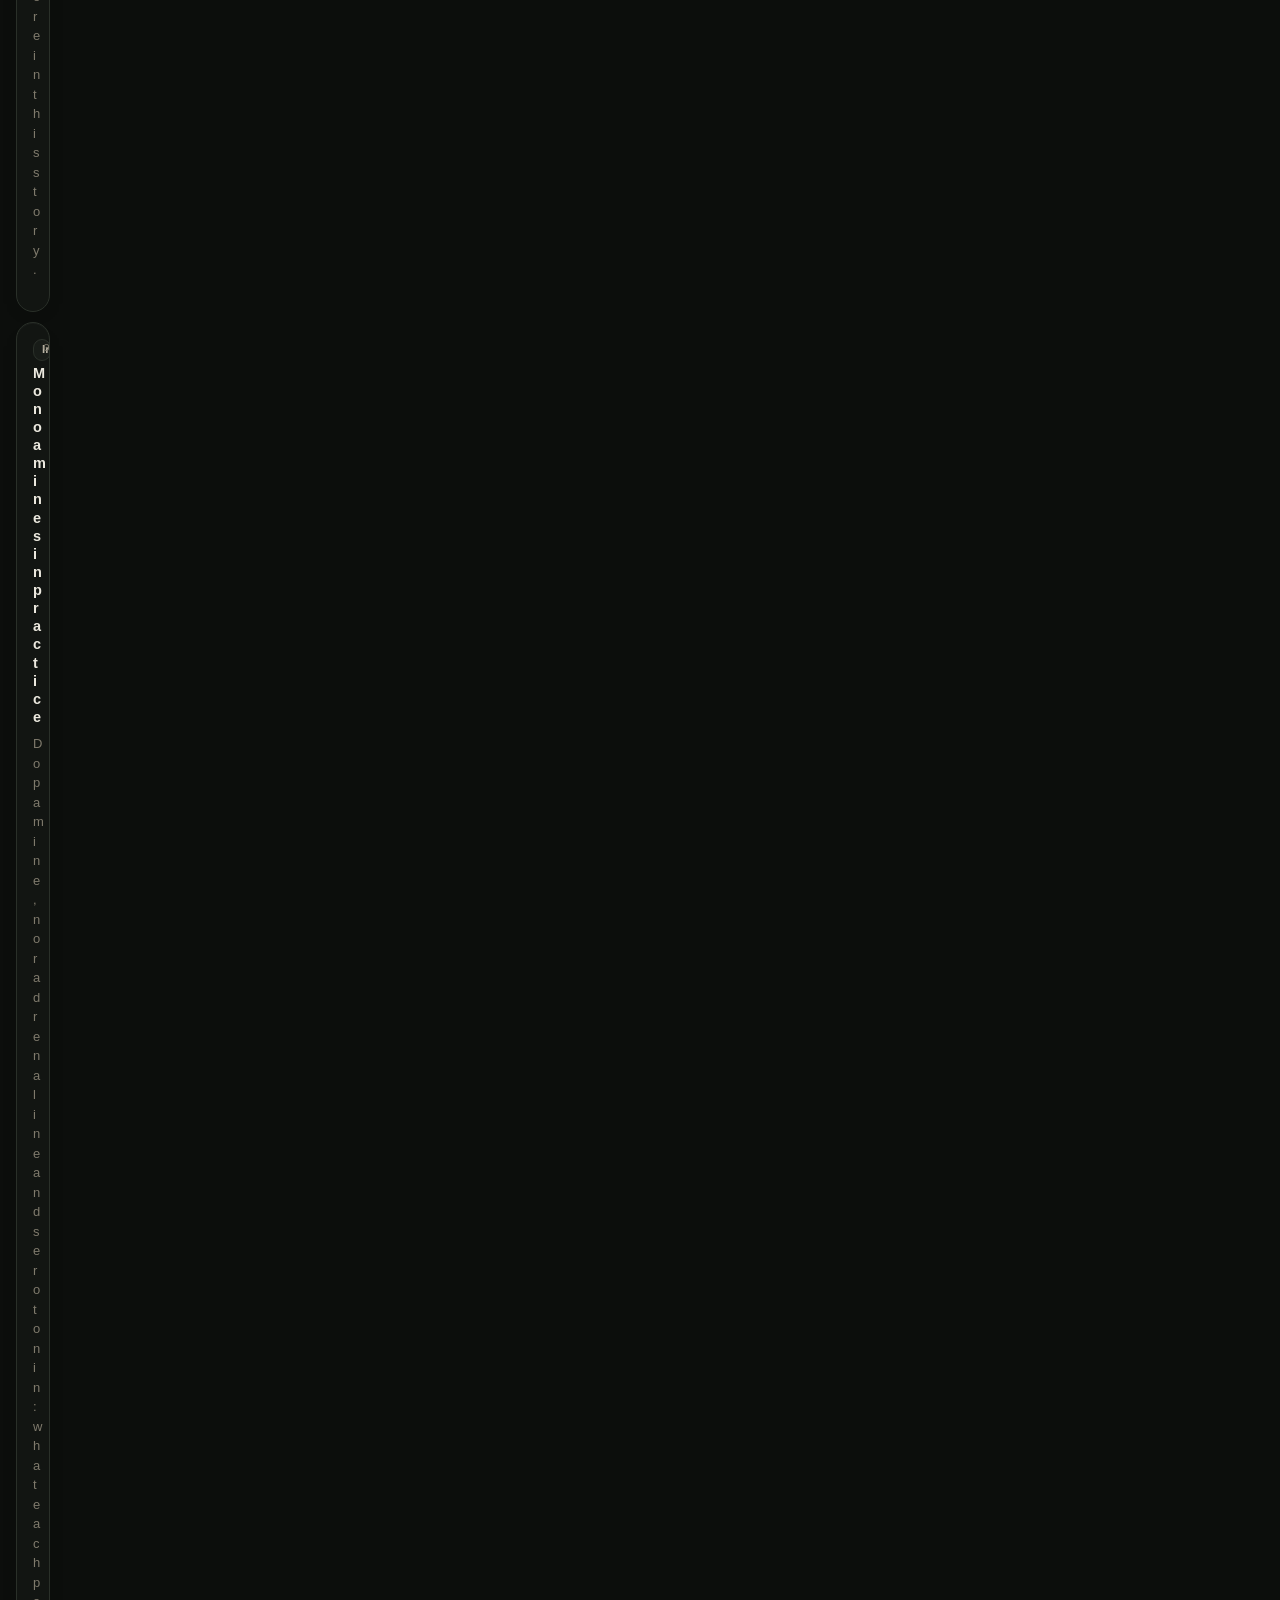
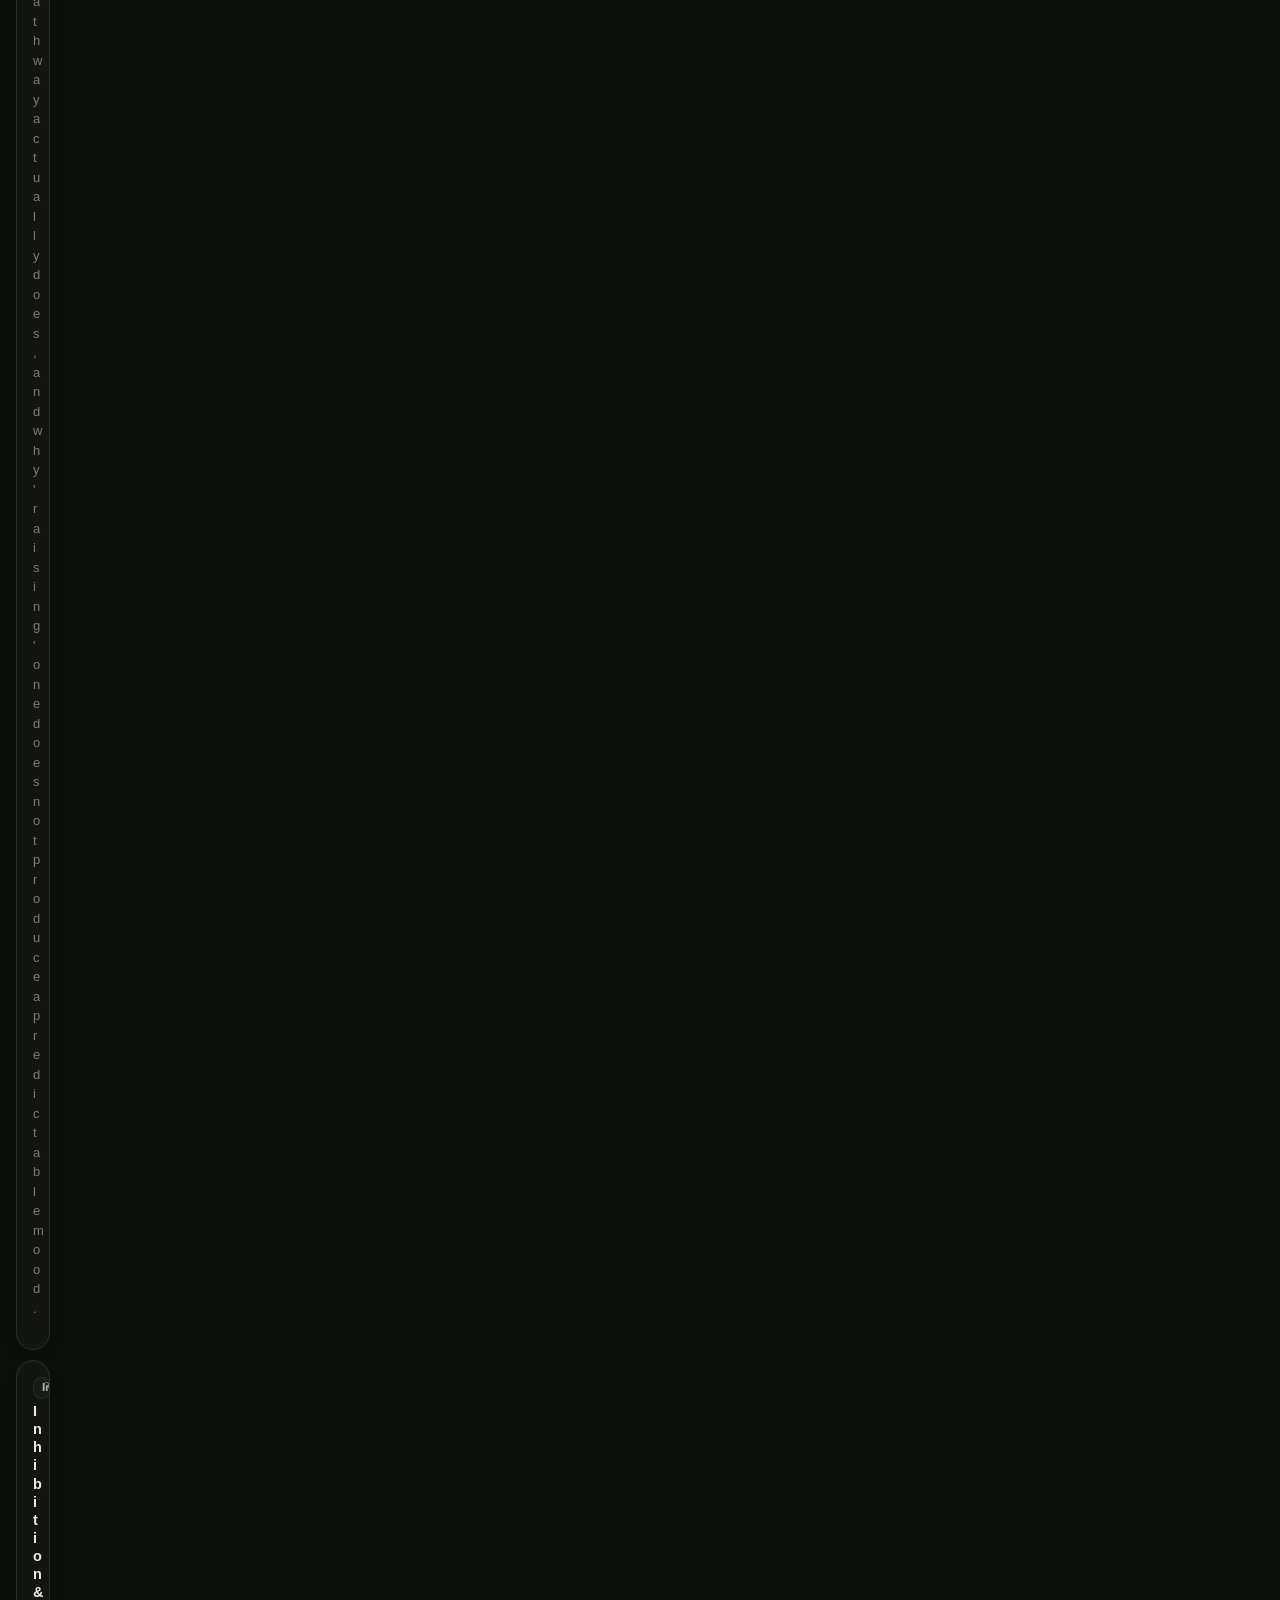
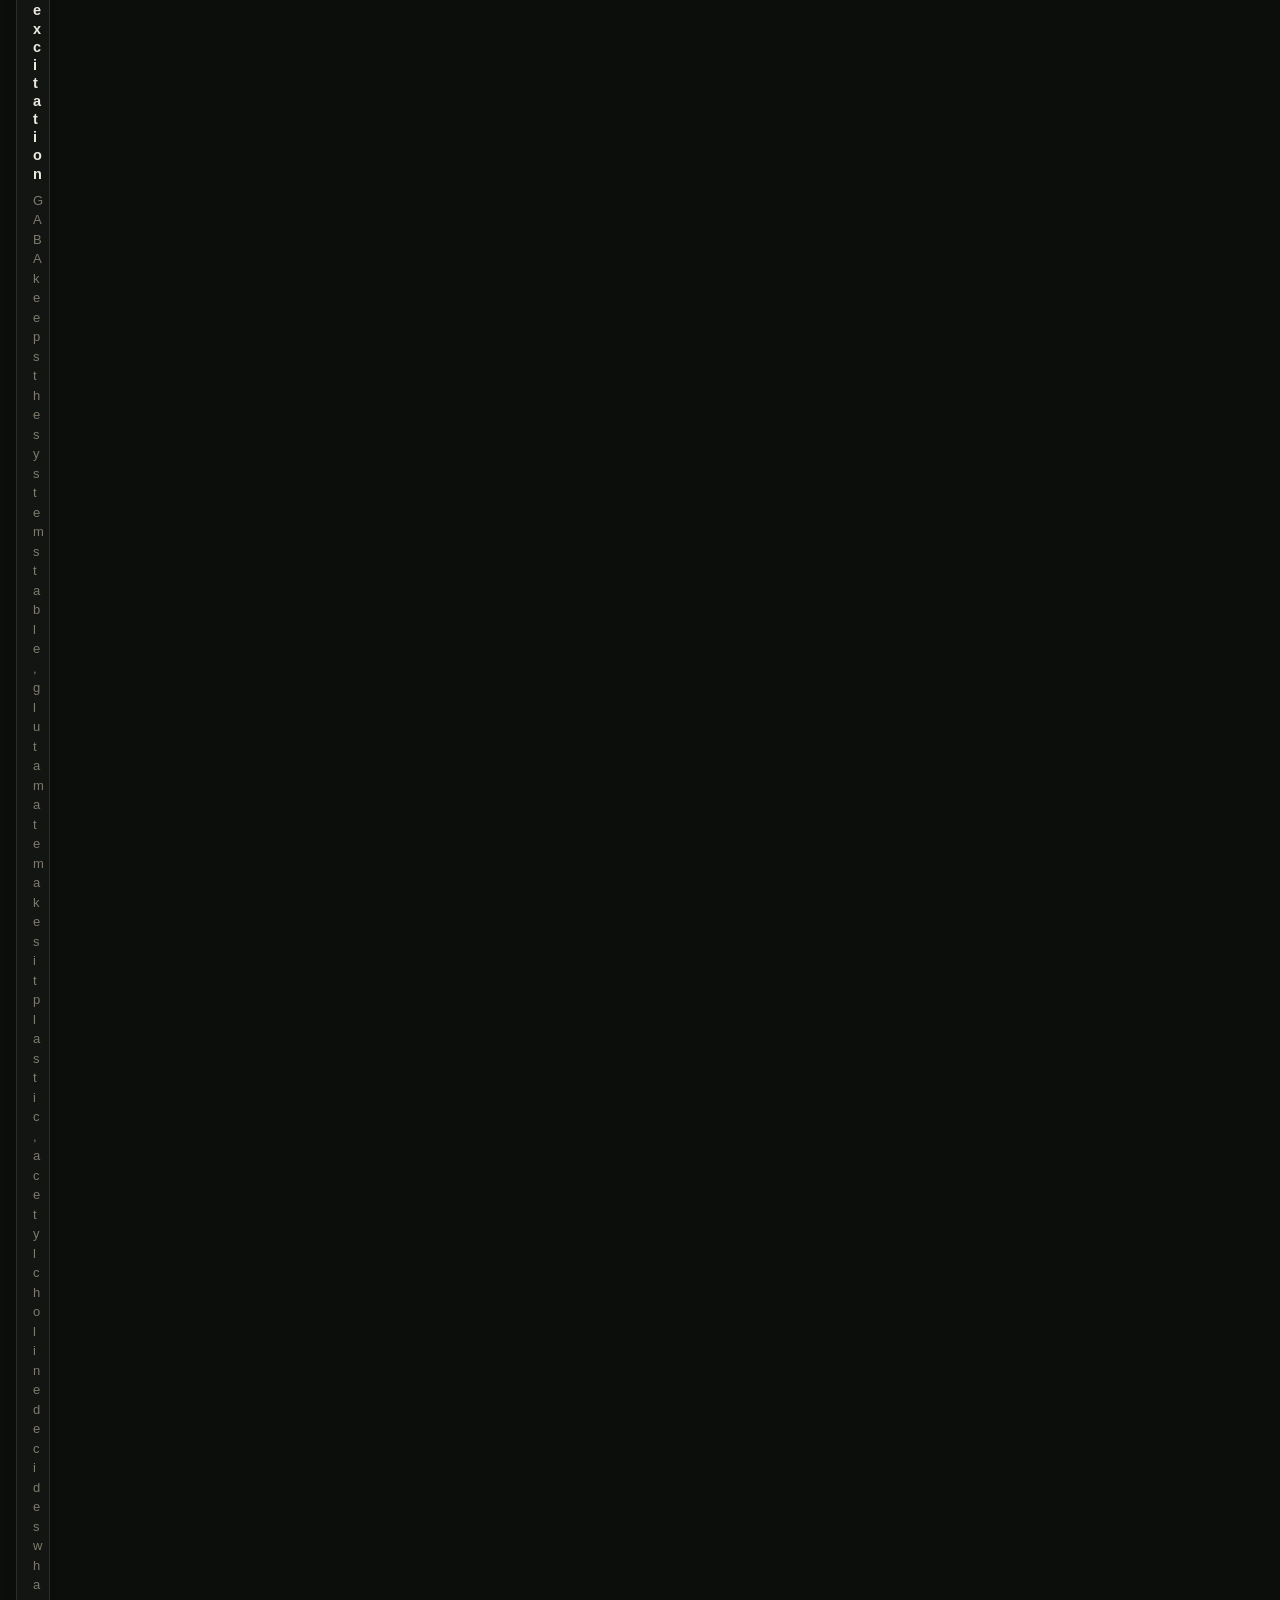
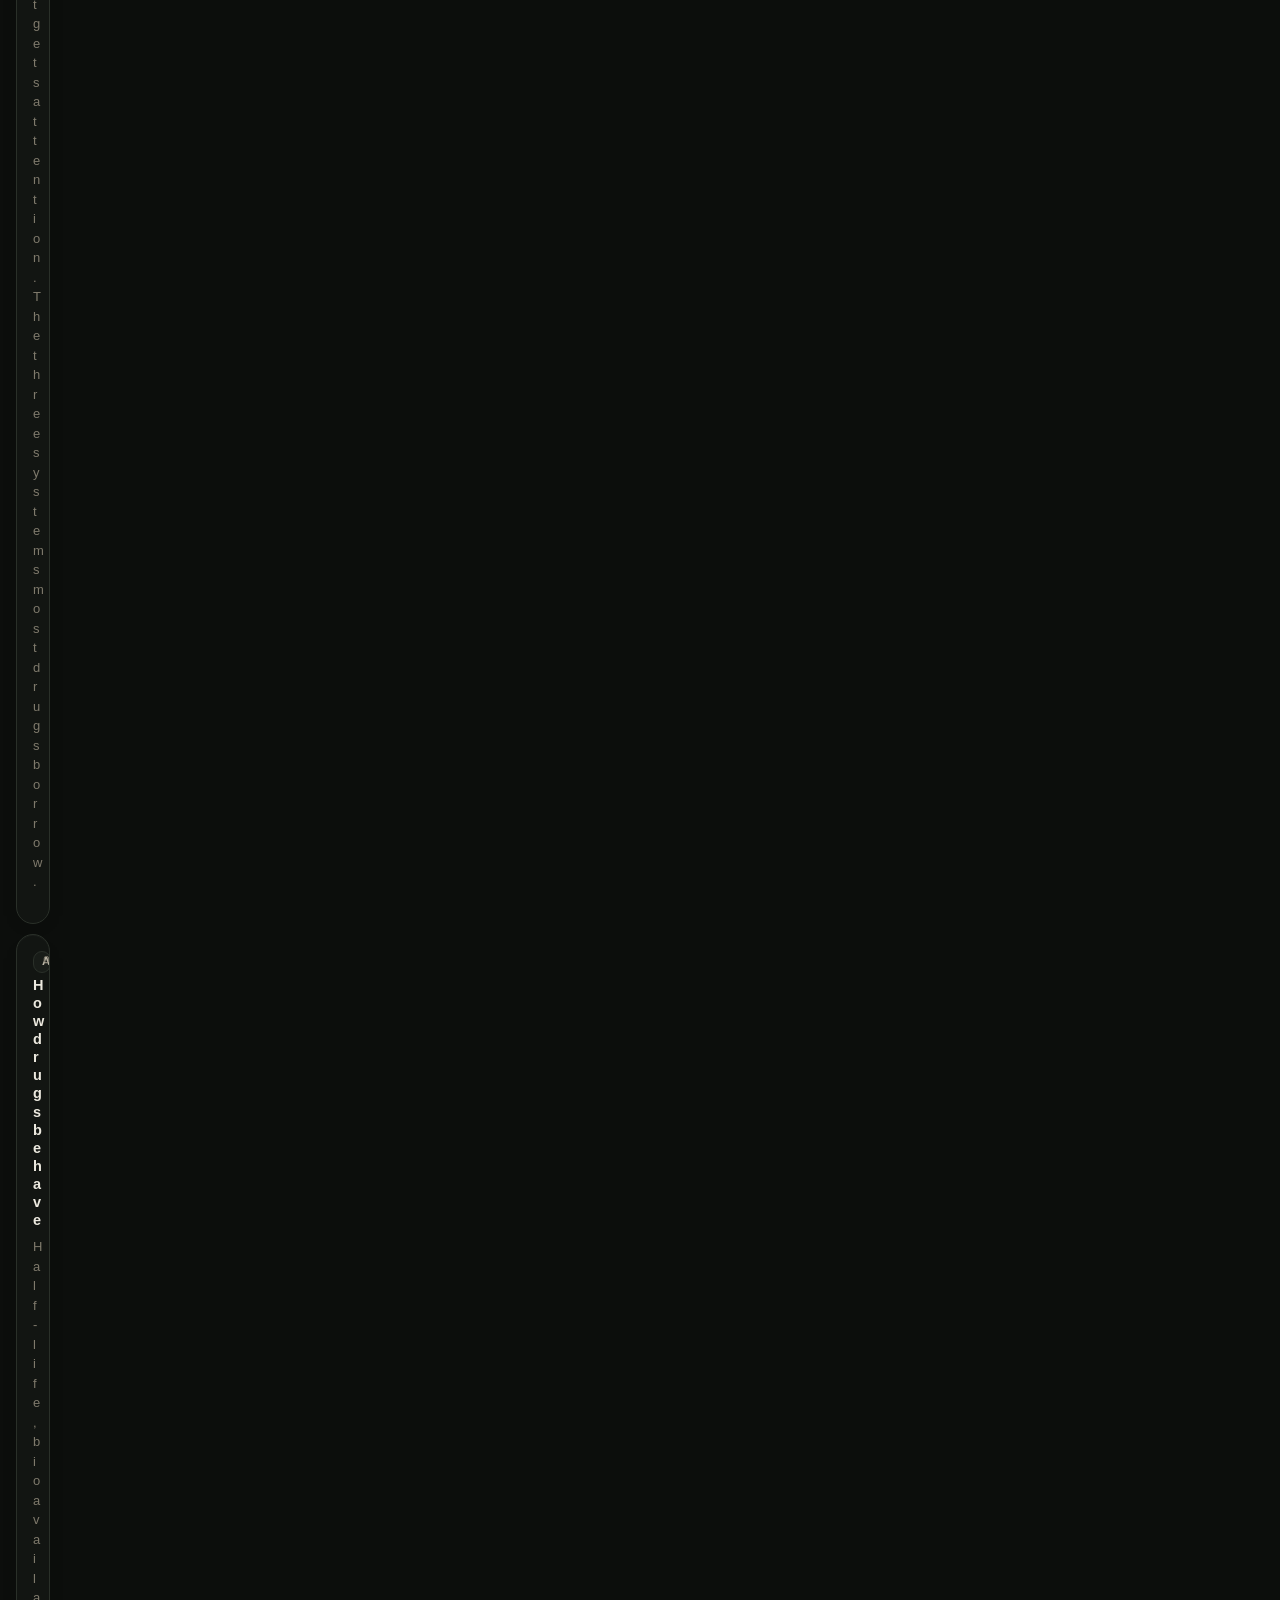
==== commit 2775cc0d: "update v5/index.html" ====
--- a/v5/index.html
+++ b/v5/index.html
@@ -1,5 +1,5 @@
 <!doctype html>
-<html lang="en" data-accent="teal" data-density="comfortable" data-motion="on" data-skin="field">
+<html lang="en" data-accent="moss" data-density="comfortable" data-motion="on" data-skin="field">
   <head>
     <meta charset="utf-8" />
     <meta name="viewport" content="width=device-width, initial-scale=1, viewport-fit=cover" />
--- a/v5/app/styles.css
+++ b/v5/app/styles.css
@@ -0,0 +1,1834 @@
+/* ==========================================================================
+   NeuroDifference — design system
+   Mobile first. Desktop upgrades at 900px (sidebar) and 1200px (two columns).
+   ========================================================================== */
+
+:root {
+  color-scheme: dark;
+
+  --bg: #0b0d10;
+  --bg-1: #0f1216;
+  --bg-2: #14181e;
+  --bg-3: #1a1f27;
+  --line: #232a34;
+  --line-soft: #1b212a;
+
+  --text: #e6e8eb;
+  --text-2: #a9b2bf;
+  --text-3: #78828f;
+
+  --accent: #8b7bff;
+  --accent-2: #6f5cff;
+  --accent-ink: #ffffff;
+  --accent-soft: rgba(139, 123, 255, 0.14);
+  --accent-line: rgba(139, 123, 255, 0.35);
+
+  --good: #3fb950;
+  --ok: #6fb3ff;
+  --warn: #d29922;
+  --bad: #f0883e;
+  --critical: #f85149;
+
+  --radius-s: 8px;
+  --radius: 14px;
+  --radius-l: 20px;
+  --radius-xl: 26px;
+
+  --pad: 16px;
+  --gap: 12px;
+  --tap: 44px;
+
+  --shadow-1: 0 1px 2px rgba(0, 0, 0, 0.4);
+  --shadow-2: 0 12px 32px -12px rgba(0, 0, 0, 0.75);
+  --shadow-3: 0 24px 64px -20px rgba(0, 0, 0, 0.85);
+
+  --mono: "JetBrains Mono", ui-monospace, SFMono-Regular, Menlo, monospace;
+  --sans: Inter, -apple-system, BlinkMacSystemFont, "Segoe UI", Roboto, sans-serif;
+
+  --nav-h: 62px;
+  --top-h: 56px;
+  --sidebar-w: 258px;
+  --ease: cubic-bezier(0.22, 0.61, 0.36, 1);
+}
+
+[data-accent="amber"] { --accent: #f2b23e; --accent-2: #e09b1c; --accent-ink: #1a1206; --accent-soft: rgba(242, 178, 62, 0.14); --accent-line: rgba(242, 178, 62, 0.35); }
+[data-accent="teal"] { --accent: #2fd6c4; --accent-2: #17bda9; --accent-ink: #04231f; --accent-soft: rgba(47, 214, 196, 0.14); --accent-line: rgba(47, 214, 196, 0.35); }
+[data-accent="rose"] { --accent: #ff6b8a; --accent-2: #f04a6e; --accent-ink: #2a0710; --accent-soft: rgba(255, 107, 138, 0.14); --accent-line: rgba(255, 107, 138, 0.35); }
+[data-accent="green"] { --accent: #4ade80; --accent-2: #2fbf66; --accent-ink: #04220f; --accent-soft: rgba(74, 222, 128, 0.14); --accent-line: rgba(74, 222, 128, 0.35); }
+[data-accent="blue"] { --accent: #60a5fa; --accent-2: #3b82f6; --accent-ink: #05142c; --accent-soft: rgba(96, 165, 250, 0.14); --accent-line: rgba(96, 165, 250, 0.35); }
+
+[data-density="compact"] { --pad: 12px; --gap: 9px; --radius: 11px; }
+
+* { box-sizing: border-box; -webkit-tap-highlight-color: transparent; }
+
+html, body { margin: 0; padding: 0; }
+
+html {
+  background: var(--bg);
+  -webkit-text-size-adjust: 100%;
+}
+
+body {
+  font-family: var(--sans);
+  font-size: 15px;
+  line-height: 1.55;
+  color: var(--text);
+  background:
+    radial-gradient(1000px 520px at 82% -8%, color-mix(in srgb, var(--accent) 12%, transparent), transparent 68%),
+    radial-gradient(760px 420px at 8% 4%, rgba(63, 185, 80, 0.06), transparent 70%),
+    var(--bg);
+  min-height: 100dvh;
+  overflow-x: hidden;
+  text-rendering: optimizeLegibility;
+  -webkit-font-smoothing: antialiased;
+}
+
+img, svg { max-width: 100%; }
+svg.ic { flex: none; display: inline-block; vertical-align: -0.15em; }
+
+/* Scroll lock while a drawer, sheet or search overlay is open. */
+html.layer-open, html.layer-open body { overflow: hidden; }
+html.layer-open { overscroll-behavior: none; }
+
+a { color: var(--accent); text-decoration: none; }
+a:hover { text-decoration: underline; }
+
+button, input, select, textarea { font: inherit; color: inherit; }
+button { cursor: pointer; background: none; border: 0; }
+
+:focus-visible {
+  outline: 2px solid var(--accent);
+  outline-offset: 2px;
+  border-radius: 6px;
+}
+
+::selection { background: var(--accent-soft); }
+
+h1, h2, h3, h4 { margin: 0; font-weight: 650; letter-spacing: -0.015em; line-height: 1.25; }
+p { margin: 0; }
+
+hr { border: 0; border-top: 1px solid var(--line); margin: 18px 0; }
+
+/* ------------------------------------------------------------------ */
+/* Scrollbars                                                          */
+/* ------------------------------------------------------------------ */
+
+::-webkit-scrollbar { width: 10px; height: 10px; }
+::-webkit-scrollbar-track { background: transparent; }
+::-webkit-scrollbar-thumb { background: #262e39; border-radius: 99px; border: 3px solid var(--bg); }
+::-webkit-scrollbar-thumb:hover { background: #333d4a; }
+
+/* ------------------------------------------------------------------ */
+/* Shell                                                               */
+/* ------------------------------------------------------------------ */
+
+#root { min-height: 100dvh; }
+
+.app {
+  display: grid;
+  grid-template-columns: 1fr;
+  min-height: 100dvh;
+}
+
+.sidebar { display: none; }
+
+.main {
+  display: flex;
+  flex-direction: column;
+  min-width: 0;
+  min-height: 100dvh;
+}
+
+.topbar {
+  position: sticky;
+  top: 0;
+  z-index: 40;
+  height: calc(var(--top-h) + env(safe-area-inset-top, 0px));
+  display: flex;
+  align-items: center;
+  gap: 10px;
+  padding: 0 var(--pad);
+  padding-top: env(safe-area-inset-top, 0px);
+  background: rgba(11, 13, 16, 0.86);
+  background: color-mix(in srgb, var(--bg) 82%, transparent);
+  backdrop-filter: blur(14px) saturate(1.3);
+  -webkit-backdrop-filter: blur(14px) saturate(1.3);
+  border-bottom: 1px solid var(--line-soft);
+}
+
+[data-scrolled="true"] .topbar { border-bottom-color: var(--line); }
+
+.topbar .brand {
+  display: flex;
+  align-items: center;
+  gap: 9px;
+  min-width: 0;
+  font-weight: 700;
+  letter-spacing: -0.02em;
+  color: var(--text);
+  text-decoration: none;
+}
+
+.brand-mark {
+  width: 28px;
+  height: 28px;
+  border-radius: 9px;
+  display: grid;
+  place-items: center;
+  background: linear-gradient(150deg, var(--accent), var(--accent-2));
+  color: var(--accent-ink);
+  box-shadow: 0 6px 18px -8px var(--accent);
+  flex: none;
+}
+
+.brand-text { display: flex; flex-direction: column; line-height: 1.05; min-width: 0; }
+.brand-text b { font-size: 14px; font-weight: 700; }
+.brand-text span { font-size: 10px; color: var(--text-3); letter-spacing: 0.04em; text-transform: uppercase; }
+
+.topbar-title {
+  display: none;
+  font-size: 15px;
+  font-weight: 600;
+  white-space: nowrap;
+  overflow: hidden;
+  text-overflow: ellipsis;
+  min-width: 0;
+}
+
+.topbar-actions { margin-left: auto; display: flex; align-items: center; gap: 4px; }
+
+.icon-btn {
+  width: 38px;
+  height: 38px;
+  border-radius: 11px;
+  display: grid;
+  place-items: center;
+  color: var(--text-2);
+  border: 1px solid transparent;
+  transition: background 0.15s, color 0.15s, border-color 0.15s;
+}
+.icon-btn:hover { background: var(--bg-2); color: var(--text); border-color: var(--line); }
+.icon-btn:active { transform: scale(0.95); }
+.icon-btn.accent { color: var(--accent); }
+
+.view {
+  flex: 1;
+  width: 100%;
+  max-width: 1180px;
+  margin: 0 auto;
+  padding: 18px var(--pad) calc(var(--nav-h) + 26px + env(safe-area-inset-bottom, 0px));
+  animation: viewIn 0.26s var(--ease);
+}
+
+@keyframes viewIn {
+  from { opacity: 0; transform: translateY(7px); }
+  to { opacity: 1; transform: none; }
+}
+
+@media (prefers-reduced-motion: reduce) {
+  .view { animation: none; }
+  * { scroll-behavior: auto !important; }
+}
+
+/* ------------------------------------------------------------------ */
+/* Bottom nav (mobile)                                                 */
+/* ------------------------------------------------------------------ */
+
+.bottom-nav {
+  position: fixed;
+  bottom: 0;
+  left: 0;
+  right: 0;
+  z-index: 50;
+  height: calc(var(--nav-h) + env(safe-area-inset-bottom, 0px));
+  padding-bottom: env(safe-area-inset-bottom, 0px);
+  display: grid;
+  grid-template-columns: repeat(5, minmax(0, 1fr));
+  background: var(--bg-1);
+  background: color-mix(in srgb, var(--bg-1) 92%, transparent);
+  backdrop-filter: blur(18px);
+  -webkit-backdrop-filter: blur(18px);
+  border-top: 1px solid var(--line);
+}
+
+.nav-item {
+  display: flex;
+  flex-direction: column;
+  align-items: center;
+  justify-content: center;
+  gap: 3px;
+  color: var(--text-3);
+  font-size: 10.5px;
+  font-weight: 550;
+  text-decoration: none;
+  position: relative;
+  transition: color 0.16s;
+  padding-top: 4px;
+}
+.nav-item svg { transition: transform 0.18s var(--ease); }
+.nav-item:hover { color: var(--text-2); text-decoration: none; }
+.nav-item.active { color: var(--accent); }
+.nav-item.active svg { transform: translateY(-1px) scale(1.06); }
+.nav-item.active::before {
+  content: "";
+  position: absolute;
+  top: 0;
+  width: 26px;
+  height: 2.5px;
+  border-radius: 0 0 3px 3px;
+  background: var(--accent);
+  box-shadow: 0 0 12px var(--accent);
+}
+
+/* ------------------------------------------------------------------ */
+/* Typography bits                                                     */
+/* ------------------------------------------------------------------ */
+
+.page-head { margin: 2px 0 18px; }
+.page-head h1 { font-size: 24px; letter-spacing: -0.03em; }
+.page-head p { color: var(--text-2); font-size: 13.5px; margin-top: 5px; max-width: 62ch; }
+
+.eyebrow {
+  font-size: 10.5px;
+  font-weight: 650;
+  letter-spacing: 0.1em;
+  text-transform: uppercase;
+  color: var(--text-3);
+}
+
+.muted { color: var(--text-2); }
+.dim { color: var(--text-3); }
+.mono { font-family: var(--mono); font-size: 0.92em; letter-spacing: -0.02em; }
+.nowrap { white-space: nowrap; }
+.center { text-align: center; }
+.tiny { font-size: 11.5px; }
+.small { font-size: 13px; }
+.lead { font-size: 15.5px; color: var(--text-2); line-height: 1.6; }
+
+.good { color: var(--good); }
+.warn { color: var(--warn); }
+.bad { color: var(--bad); }
+.crit { color: var(--critical); }
+.accent { color: var(--accent); }
+
+/* ------------------------------------------------------------------ */
+/* Cards & panels                                                      */
+/* ------------------------------------------------------------------ */
+
+.card {
+  background: linear-gradient(180deg, var(--bg-2), var(--bg-1));
+  border: 1px solid var(--line);
+  border-radius: var(--radius);
+  padding: var(--pad);
+  position: relative;
+}
+
+.card.tight { padding: 12px; }
+.card.flush { padding: 0; overflow: hidden; }
+.card.hoverable { transition: border-color 0.16s, transform 0.16s var(--ease), background 0.16s; }
+.card.hoverable:hover { border-color: #2f3947; transform: translateY(-2px); }
+.card.hoverable:active { transform: translateY(0); }
+.card.glow { border-color: var(--accent-line); box-shadow: 0 0 0 1px var(--accent-soft), 0 18px 40px -24px var(--accent); }
+
+.card-head {
+  display: flex;
+  align-items: center;
+  gap: 10px;
+  margin-bottom: 10px;
+}
+.card-head h3 { font-size: 15px; }
+.card-head .spacer { margin-left: auto; }
+
+.block { margin: 0 0 26px; }
+.block-head { display: flex; align-items: flex-end; gap: 12px; margin-bottom: 12px; }
+.block-head h2 { font-size: 16.5px; letter-spacing: -0.02em; }
+.block-sub { font-size: 12.5px; color: var(--text-3); margin-top: 3px; }
+.block-head > :last-child:not(:first-child) { margin-left: auto; }
+
+.grid { display: grid; gap: var(--gap); }
+.grid-2 { grid-template-columns: repeat(2, minmax(0, 1fr)); }
+.grid-3 { grid-template-columns: minmax(0, 1fr); }
+.grid-4 { grid-template-columns: repeat(2, minmax(0, 1fr)); }
+.grid-auto { grid-template-columns: repeat(auto-fill, minmax(230px, 1fr)); }
+.row { display: flex; gap: 10px; align-items: center; }
+.row.wrap { flex-wrap: wrap; }
+.row.between { justify-content: space-between; }
+.row.top { align-items: flex-start; }
+
+/* --- Layout hardening ---------------------------------------------- */
+/* Grid/flex children default to min-width:auto, so one long token (a URL,  */
+/* a mono number, a nowrap chip) can widen the whole column, push text past */
+/* the card's right wall and slide buttons on top of copy. Every container  */
+/* child below is allowed to shrink, and text is allowed to break.          */
+.row > *, .grid > *, .stack > *, .col > *, .split > *, .split-wide > * { min-width: 0; }
+.card *, .callout *, .sheet *, .overlay-panel * { min-width: 0; }
+h1, h2, h3, h4, p, li, dd, dt, blockquote, strong, em, a, span, td, th { overflow-wrap: break-word; }
+.grow { flex: 1 1 auto; min-width: 0; }
+.flex-none { flex: none; }
+.btn, .chip, .icon-btn { max-width: 100%; }
+.btn > span, .chip > span { min-width: 0; overflow: hidden; text-overflow: ellipsis; }
+.row.between > :first-child { min-width: 0; }
+.col { display: flex; flex-direction: column; gap: 10px; }
+.spacer { margin-left: auto; }
+.stack { display: flex; flex-direction: column; gap: 8px; }
+.stack-3 { display: flex; flex-direction: column; gap: 3px; }
+
+@media (min-width: 560px) {
+  .grid-3 { grid-template-columns: repeat(3, minmax(0, 1fr)); }
+  .grid-4 { grid-template-columns: repeat(4, minmax(0, 1fr)); }
+}
+
+/* ------------------------------------------------------------------ */
+/* Buttons                                                             */
+/* ------------------------------------------------------------------ */
+
+.btn {
+  display: inline-flex;
+  align-items: center;
+  justify-content: center;
+  gap: 7px;
+  min-height: 40px;
+  padding: 0 15px;
+  border-radius: 11px;
+  border: 1px solid var(--line);
+  background: var(--bg-3);
+  color: var(--text);
+  font-size: 13.5px;
+  font-weight: 600;
+  transition: background 0.15s, border-color 0.15s, transform 0.1s, color 0.15s;
+  text-decoration: none;
+  white-space: nowrap;
+  user-select: none;
+}
+.btn:hover { background: #222a34; border-color: #333d4a; text-decoration: none; }
+.btn:active { transform: scale(0.975); }
+.btn.primary {
+  background: linear-gradient(160deg, var(--accent), var(--accent-2));
+  border-color: transparent;
+  color: var(--accent-ink);
+  box-shadow: 0 8px 22px -12px var(--accent);
+}
+.btn.primary:hover { filter: brightness(1.07); }
+.btn.ghost { background: transparent; border-color: var(--line); color: var(--text-2); }
+.btn.ghost:hover { color: var(--text); background: var(--bg-2); }
+.btn.soft { background: var(--accent-soft); border-color: var(--accent-line); color: var(--accent); }
+.btn.soft:hover { background: color-mix(in srgb, var(--accent) 20%, transparent); }
+.btn.danger { background: rgba(248, 81, 73, 0.12); border-color: rgba(248, 81, 73, 0.35); color: #ff8b84; }
+.btn.danger:hover { background: rgba(248, 81, 73, 0.2); }
+.btn.sm { min-height: 32px; padding: 0 11px; font-size: 12.5px; border-radius: 9px; gap: 5px; }
+.btn.xs { min-height: 27px; padding: 0 9px; font-size: 11.5px; border-radius: 7px; }
+.btn.block { width: 100%; }
+.btn[disabled] { opacity: 0.45; pointer-events: none; }
+
+.btn-group { display: inline-flex; padding: 3px; gap: 2px; background: var(--bg-2); border: 1px solid var(--line); border-radius: 12px; }
+.btn-group button {
+  padding: 6px 12px;
+  border-radius: 9px;
+  font-size: 12.5px;
+  font-weight: 600;
+  color: var(--text-3);
+  transition: background 0.15s, color 0.15s;
+}
+.btn-group button:hover { color: var(--text-2); }
+.btn-group button.on { background: var(--bg-3); color: var(--text); box-shadow: var(--shadow-1); }
+
+/* ------------------------------------------------------------------ */
+/* Chips, badges, pills                                                */
+/* ------------------------------------------------------------------ */
+
+.chip {
+  display: inline-flex;
+  align-items: center;
+  gap: 5px;
+  height: 22px;
+  padding: 0 8px;
+  border-radius: 7px;
+  font-size: 11px;
+  font-weight: 600;
+  letter-spacing: 0.01em;
+  background: var(--bg-3);
+  border: 1px solid var(--line);
+  color: var(--text-2);
+  white-space: nowrap;
+  text-decoration: none;
+}
+.chip .dot { width: 5px; height: 5px; border-radius: 50%; background: currentColor; flex: none; }
+.chip-good { color: #6ee787; background: rgba(63, 185, 80, 0.1); border-color: rgba(63, 185, 80, 0.3); }
+.chip-ok { color: #8fc7ff; background: rgba(111, 179, 255, 0.1); border-color: rgba(111, 179, 255, 0.28); }
+.chip-warn { color: #e3b341; background: rgba(210, 153, 34, 0.1); border-color: rgba(210, 153, 34, 0.3); }
+.chip-bad { color: #ffab6b; background: rgba(240, 136, 62, 0.1); border-color: rgba(240, 136, 62, 0.3); }
+.chip-crit { color: #ff8b84; background: rgba(248, 81, 73, 0.1); border-color: rgba(248, 81, 73, 0.32); }
+.chip-accent { color: var(--accent); background: var(--accent-soft); border-color: var(--accent-line); }
+.chip-btn { cursor: pointer; transition: background 0.14s, border-color 0.14s, color 0.14s; }
+.chip-btn:hover { border-color: #3a4552; color: var(--text); }
+.chip-btn.on { background: var(--accent-soft); border-color: var(--accent-line); color: var(--accent); }
+
+.pill-count {
+  min-width: 19px;
+  height: 19px;
+  padding: 0 6px;
+  border-radius: 99px;
+  display: inline-grid;
+  place-items: center;
+  font-size: 10.5px;
+  font-weight: 700;
+  font-family: var(--mono);
+  background: var(--bg-3);
+  border: 1px solid var(--line);
+  color: var(--text-2);
+}
+
+.tag { font-family: var(--mono); font-size: 10.5px; color: var(--text-3); }
+
+/* ------------------------------------------------------------------ */
+/* Inputs                                                              */
+/* ------------------------------------------------------------------ */
+
+.field { display: flex; flex-direction: column; gap: 6px; font-size: 12.5px; color: var(--text-2); font-weight: 550; }
+
+.input, .select, .textarea {
+  width: 100%;
+  min-height: 42px;
+  padding: 9px 12px;
+  border-radius: 11px;
+  background: var(--bg);
+  border: 1px solid var(--line);
+  color: var(--text);
+  font-size: 14px;
+  transition: border-color 0.15s, box-shadow 0.15s;
+  appearance: none;
+}
+.textarea { min-height: 110px; resize: vertical; line-height: 1.5; font-family: inherit; }
+.input::placeholder, .textarea::placeholder { color: #5c6674; }
+.input:focus, .select:focus, .textarea:focus {
+  outline: none;
+  border-color: var(--accent-line);
+  box-shadow: 0 0 0 3px var(--accent-soft);
+}
+.select {
+  background-image: url("data:image/svg+xml,%3Csvg xmlns='http://www.w3.org/2000/svg' width='14' height='14' viewBox='0 0 24 24' fill='none' stroke='%2378828f' stroke-width='2' stroke-linecap='round'%3E%3Cpath d='m6 9 6 6 6-6'/%3E%3C/svg%3E");
+  background-repeat: no-repeat;
+  background-position: right 11px center;
+  padding-right: 32px;
+}
+
+.search-input { position: relative; }
+.search-input .ic { position: absolute; left: 12px; top: 50%; transform: translateY(-50%); color: var(--text-3); pointer-events: none; }
+.search-input .input { padding-left: 38px; }
+.search-input .clear { position: absolute; right: 6px; top: 50%; transform: translateY(-50%); color: var(--text-3); width: 30px; height: 30px; border-radius: 8px; display: none; place-items: center; }
+.search-input .clear.show { display: grid; }
+
+.switch { position: relative; width: 42px; height: 25px; border-radius: 99px; background: var(--bg-3); border: 1px solid var(--line); transition: background 0.18s, border-color 0.18s; flex: none; }
+.switch::after { content: ""; position: absolute; top: 2px; left: 2px; width: 19px; height: 19px; border-radius: 50%; background: var(--text-3); transition: transform 0.18s var(--ease), background 0.18s; }
+.switch.on { background: var(--accent-soft); border-color: var(--accent-line); }
+.switch.on::after { transform: translateX(17px); background: var(--accent); }
+
+.range { -webkit-appearance: none; width: 100%; height: 22px; background: transparent; }
+.range::-webkit-slider-runnable-track { height: 5px; border-radius: 99px; background: var(--bg-3); border: 1px solid var(--line); }
+.range::-webkit-slider-thumb { -webkit-appearance: none; width: 18px; height: 18px; margin-top: -7.5px; border-radius: 50%; background: var(--accent); border: 2px solid var(--bg); box-shadow: 0 2px 8px rgba(0, 0, 0, 0.5); }
+
+/* ------------------------------------------------------------------ */
+/* Lists                                                               */
+/* ------------------------------------------------------------------ */
+
+.list { display: flex; flex-direction: column; }
+.list-row {
+  display: flex;
+  align-items: center;
+  gap: 11px;
+  padding: 12px var(--pad);
+  border-bottom: 1px solid var(--line-soft);
+  text-decoration: none;
+  color: inherit;
+  background: transparent;
+  width: 100%;
+  text-align: left;
+  transition: background 0.14s;
+}
+.list-row:last-child { border-bottom: 0; }
+.list-row:hover { background: rgba(255, 255, 255, 0.025); text-decoration: none; }
+.list-row .grow { min-width: 0; flex: 1; }
+.list-row .title { font-size: 14px; font-weight: 580; display: flex; align-items: center; gap: 6px; }
+.list-row .sub { font-size: 12px; color: var(--text-3); margin-top: 1px; }
+
+.kv { display: grid; grid-template-columns: minmax(96px, 34%) 1fr; gap: 7px 12px; font-size: 13px; }
+.kv dt { color: var(--text-3); font-size: 12px; }
+.kv dd { margin: 0; color: var(--text); overflow-wrap: break-word; }
+
+.stat-value { font-size: 21px; font-weight: 700; letter-spacing: -0.03em; font-family: var(--mono); }
+.stat-label { font-size: 11px; color: var(--text-3); text-transform: uppercase; letter-spacing: 0.06em; font-weight: 600; }
+
+.meter { height: 6px; border-radius: 99px; background: var(--bg-3); overflow: hidden; }
+.meter > i { display: block; height: 100%; border-radius: 99px; background: linear-gradient(90deg, var(--accent-2), var(--accent)); transition: width 0.3s var(--ease); }
+.meter.good > i { background: linear-gradient(90deg, #2ea043, var(--good)); }
+.meter.warn > i { background: linear-gradient(90deg, #a97a12, var(--warn)); }
+
+/* ------------------------------------------------------------------ */
+/* Empty state, disclaimer, toast                                      */
+/* ------------------------------------------------------------------ */
+
+.empty { text-align: center; padding: 34px 18px; display: flex; flex-direction: column; align-items: center; gap: 7px; }
+.empty-ic { width: 52px; height: 52px; border-radius: 16px; display: grid; place-items: center; background: var(--bg-2); border: 1px solid var(--line); color: var(--text-3); margin-bottom: 3px; }
+.empty h3 { font-size: 15px; }
+.empty p { font-size: 13px; color: var(--text-3); max-width: 34ch; }
+.empty .btn { margin-top: 9px; }
+
+.disclaimer {
+  display: flex;
+  gap: 11px;
+  padding: 13px 14px;
+  border-radius: var(--radius);
+  background: rgba(210, 153, 34, 0.07);
+  border: 1px solid rgba(210, 153, 34, 0.22);
+  color: #d9c69a;
+  font-size: 12.5px;
+  line-height: 1.55;
+}
+.disclaimer svg { color: var(--warn); flex: none; margin-top: 1px; }
+.disclaimer strong { color: #f0d9a8; display: block; margin-bottom: 2px; font-size: 12.5px; }
+.disclaimer-mini { display: flex; align-items: center; gap: 6px; font-size: 11.5px; color: var(--text-3); }
+
+.toast-host {
+  position: fixed;
+  left: 50%;
+  bottom: calc(var(--nav-h) + 18px + env(safe-area-inset-bottom, 0px));
+  transform: translateX(-50%);
+  z-index: 200;
+  display: flex;
+  flex-direction: column;
+  gap: 8px;
+  align-items: center;
+  pointer-events: none;
+  width: max-content;
+  max-width: calc(100vw - 32px);
+}
+.toast {
+  display: flex;
+  align-items: center;
+  gap: 8px;
+  padding: 10px 14px;
+  border-radius: 12px;
+  background: #1d242e;
+  border: 1px solid var(--line);
+  color: var(--text);
+  font-size: 13px;
+  font-weight: 550;
+  box-shadow: var(--shadow-2);
+  opacity: 0;
+  transform: translateY(10px) scale(0.97);
+  transition: opacity 0.2s, transform 0.2s var(--ease);
+  pointer-events: auto;
+  max-width: 100%;
+}
+.toast.in { opacity: 1; transform: none; }
+.toast-success svg { color: var(--good); }
+.toast-danger svg { color: var(--critical); }
+.toast-warn svg { color: var(--warn); }
+.toast-info svg { color: var(--ok); }
+
+/* ------------------------------------------------------------------ */
+/* Markdown                                                            */
+/* ------------------------------------------------------------------ */
+
+.md { font-size: 14.5px; line-height: 1.68; color: #d7dbe1; }
+.md > *:first-child { margin-top: 0; }
+.md p { margin: 0 0 13px; }
+.md .md-h { margin: 22px 0 9px; color: var(--text); letter-spacing: -0.02em; }
+.md .md-h1 { font-size: 20px; }
+.md .md-h2 { font-size: 17px; }
+.md .md-h3 { font-size: 15px; }
+.md .md-h4 { font-size: 13.5px; color: var(--text-2); }
+.md .md-list { margin: 0 0 13px; padding-left: 20px; }
+.md .md-list li { margin-bottom: 5px; }
+.md .md-list li::marker { color: var(--accent); }
+.md .md-quote {
+  margin: 0 0 13px;
+  padding: 10px 14px;
+  border-left: 2.5px solid var(--accent);
+  background: var(--accent-soft);
+  border-radius: 0 10px 10px 0;
+  color: #dcd4ff;
+  font-size: 13.5px;
+}
+.md .md-code { background: var(--bg); border: 1px solid var(--line); border-radius: 10px; padding: 12px; overflow-x: auto; font-family: var(--mono); font-size: 12.5px; margin: 0 0 13px; }
+.md code { font-family: var(--mono); font-size: 0.9em; background: var(--bg-3); padding: 1.5px 5px; border-radius: 5px; border: 1px solid var(--line-soft); }
+.md .md-code code { background: none; border: 0; padding: 0; }
+.md .md-hr { margin: 20px 0; }
+.md strong { color: #fff; font-weight: 650; }
+.md table { width: 100%; border-collapse: collapse; margin: 0 0 14px; font-size: 12.5px; display: block; overflow-x: auto; }
+.md th, .md td { text-align: left; padding: 7px 10px; border-bottom: 1px solid var(--line-soft); white-space: nowrap; }
+.md th { color: var(--text-3); font-size: 11px; text-transform: uppercase; letter-spacing: 0.05em; }
+
+/* ------------------------------------------------------------------ */
+/* Compound cards                                                      */
+/* ------------------------------------------------------------------ */
+
+.compound-card {
+  display: flex;
+  flex-direction: column;
+  gap: 8px;
+  padding: 13px;
+  border-radius: var(--radius);
+  border: 1px solid var(--line);
+  background: linear-gradient(180deg, var(--bg-2), var(--bg-1));
+  text-decoration: none;
+  color: inherit;
+  position: relative;
+  transition: border-color 0.16s, transform 0.16s var(--ease);
+  overflow: hidden;
+}
+.compound-card:hover { border-color: #313b48; transform: translateY(-2px); text-decoration: none; }
+.compound-card::after {
+  content: "";
+  position: absolute;
+  inset: 0 auto 0 0;
+  width: 2.5px;
+  background: var(--dot, var(--accent));
+  opacity: 0.75;
+}
+.compound-card .cc-name { font-size: 14.5px; font-weight: 650; letter-spacing: -0.01em; padding-right: 4px; }
+.compound-card .cc-cls { font-size: 11.5px; color: var(--text-3); }
+.compound-card .cc-sum { font-size: 12.5px; color: var(--text-2); line-height: 1.5; display: -webkit-box; -webkit-line-clamp: 2; -webkit-box-orient: vertical; overflow: hidden; }
+.compound-card .cc-foot { display: flex; align-items: center; gap: 6px; flex-wrap: wrap; margin-top: 1px; }
+
+/* Detail header */
+.detail-head { display: flex; flex-direction: column; gap: 10px; margin-bottom: 16px; }
+.detail-title { font-size: 26px; letter-spacing: -0.035em; line-height: 1.12; }
+.detail-alias { font-size: 12.5px; color: var(--text-3); }
+.detail-chips { display: flex; flex-wrap: wrap; gap: 6px; }
+
+.tabs { display: flex; gap: 2px; overflow-x: auto; border-bottom: 1px solid var(--line); margin-bottom: 16px; scrollbar-width: none; }
+.tabs::-webkit-scrollbar { display: none; }
+.tabs button {
+  padding: 10px 12px;
+  font-size: 13px;
+  font-weight: 600;
+  color: var(--text-3);
+  border-bottom: 2px solid transparent;
+  white-space: nowrap;
+  transition: color 0.15s, border-color 0.15s;
+}
+.tabs button:hover { color: var(--text-2); }
+.tabs button.on { color: var(--text); border-bottom-color: var(--accent); }
+
+.effect-cols { display: grid; gap: 10px; grid-template-columns: minmax(0, 1fr); }
+@media (min-width: 520px) { .effect-cols { grid-template-columns: 1fr 1fr; } }
+
+.effect-box { border-radius: 11px; border: 1px solid var(--line); padding: 11px 12px; background: var(--bg-1); }
+.effect-box h4 { font-size: 11px; text-transform: uppercase; letter-spacing: 0.07em; margin-bottom: 7px; display: flex; align-items: center; gap: 5px; }
+.effect-box.good h4 { color: var(--good); }
+.effect-box.bad h4 { color: var(--bad); }
+.effect-box ul { margin: 0; padding-left: 16px; font-size: 12.5px; color: var(--text-2); line-height: 1.55; }
+.effect-box li { margin-bottom: 3px; }
+
+/* ------------------------------------------------------------------ */
+/* Brain map                                                           */
+/* ------------------------------------------------------------------ */
+
+.brain-wrap {
+  position: relative;
+  border-radius: var(--radius-l);
+  border: 1px solid var(--line);
+  background:
+    radial-gradient(closest-side at 50% 40%, rgba(139, 123, 255, 0.08), transparent 75%),
+    var(--bg-1);
+  padding: 6px;
+  overflow: hidden;
+}
+
+.brain-svg { width: 100%; height: auto; display: block; touch-action: manipulation; }
+
+.brain-svg .outline { fill: rgba(255, 255, 255, 0.022); stroke: #303a47; stroke-width: 1.4; }
+.brain-svg .sulcus { fill: none; stroke: #2a333f; stroke-width: 1.1; stroke-linecap: round; }
+.brain-svg .hot { cursor: pointer; outline: none; }
+.brain-svg .hot:focus-visible circle.core { fill-opacity: 0.34; stroke-width: 2.4; }
+.brain-svg .hot:focus-visible text { fill: #fff; }
+.brain-svg .hot circle.hit { fill: transparent; }
+.brain-svg .hot circle.core { fill: var(--dot, var(--accent)); fill-opacity: 0.16; stroke: var(--dot, var(--accent)); stroke-width: 1.3; transition: fill-opacity 0.2s; }
+.brain-svg .hot:hover circle.core { fill-opacity: 0.32; }
+.brain-svg .hot.sel circle.core { fill-opacity: 0.42; stroke-width: 2; }
+.brain-svg .hot text { fill: #8d97a5; font-size: 6.4px; font-weight: 600; letter-spacing: 0.02em; pointer-events: none; }
+.brain-svg .hot.sel text { fill: #fff; }
+.brain-svg .pulse { animation: brainPulse 2.6s ease-in-out infinite; transform-origin: center; }
+@keyframes brainPulse { 0%, 100% { opacity: 0.35; } 50% { opacity: 0.85; } }
+
+.region-panel { margin-top: 12px; }
+
+/* ------------------------------------------------------------------ */
+/* Charts                                                              */
+/* ------------------------------------------------------------------ */
+
+.chart-box { position: relative; width: 100%; }
+.chart-svg { width: 100%; height: auto; display: block; overflow: visible; }
+.chart-grid { stroke: #1e242d; stroke-width: 1; }
+.chart-axis { fill: #6d7784; font-size: 8px; font-family: var(--mono); }
+.chart-line { fill: none; stroke-width: 2; stroke-linejoin: round; stroke-linecap: round; filter: drop-shadow(0 0 6px rgba(139, 123, 255, 0.35)); }
+.chart-line.draw { stroke-dasharray: 1; stroke-dashoffset: 1; animation: chartDraw 1.1s var(--ease) forwards; }
+.chart-line.draw[stroke-dasharray="3 3"] { stroke-dasharray: 3 3; stroke-dashoffset: 0; animation: none; opacity: 0.75; }
+@keyframes chartDraw { to { stroke-dashoffset: 0; } }
+.chart-area { opacity: 0.16; }
+.chart-dot { stroke: var(--bg); stroke-width: 1.5; }
+
+.legend { display: flex; flex-wrap: wrap; gap: 9px; margin-top: 8px; font-size: 11.5px; color: var(--text-2); }
+.legend span { display: inline-flex; align-items: center; gap: 5px; }
+.legend i { width: 9px; height: 3px; border-radius: 2px; display: inline-block; }
+
+/* ------------------------------------------------------------------ */
+/* Quiz + flashcards                                                   */
+/* ------------------------------------------------------------------ */
+
+.quiz { display: flex; flex-direction: column; gap: 12px; }
+.quiz-q { font-size: 15px; font-weight: 600; line-height: 1.45; }
+.opt {
+  display: flex;
+  align-items: center;
+  gap: 10px;
+  width: 100%;
+  text-align: left;
+  padding: 12px 13px;
+  border-radius: 11px;
+  border: 1px solid var(--line);
+  background: var(--bg-1);
+  color: var(--text);
+  font-size: 13.5px;
+  transition: border-color 0.15s, background 0.15s;
+}
+.opt:hover { border-color: #3a4552; background: var(--bg-2); }
+.opt .key { width: 22px; height: 22px; border-radius: 7px; display: grid; place-items: center; font-size: 11px; font-weight: 700; font-family: var(--mono); background: var(--bg-3); color: var(--text-3); flex: none; }
+.opt.correct { border-color: rgba(63, 185, 80, 0.5); background: rgba(63, 185, 80, 0.09); }
+.opt.correct .key { background: rgba(63, 185, 80, 0.2); color: #6ee787; }
+.opt.wrong { border-color: rgba(248, 81, 73, 0.5); background: rgba(248, 81, 73, 0.08); }
+.opt.wrong .key { background: rgba(248, 81, 73, 0.2); color: #ff8b84; }
+.opt[disabled] { cursor: default; }
+.opt.dimmed { opacity: 0.55; }
+
+.explain { border-left: 2.5px solid var(--accent); background: var(--accent-soft); padding: 10px 13px; border-radius: 0 10px 10px 0; font-size: 13px; line-height: 1.55; color: #dcd4ff; }
+
+.flashcard {
+  perspective: 1200px;
+  height: 210px;
+  cursor: pointer;
+  user-select: none;
+}
+.flashcard .fc-inner {
+  position: relative;
+  width: 100%;
+  height: 100%;
+  transition: transform 0.5s var(--ease);
+  transform-style: preserve-3d;
+}
+.flashcard.flipped .fc-inner { transform: rotateY(180deg); }
+.flashcard .fc-face {
+  position: absolute;
+  inset: 0;
+  backface-visibility: hidden;
+  -webkit-backface-visibility: hidden;
+  border-radius: var(--radius-l);
+  border: 1px solid var(--line);
+  background: linear-gradient(160deg, var(--bg-2), var(--bg-1));
+  display: flex;
+  flex-direction: column;
+  justify-content: center;
+  gap: 9px;
+  padding: 22px;
+  text-align: center;
+  overflow-y: auto;
+  overscroll-behavior: contain;
+}
+.flashcard .fc-back { transform: rotateY(180deg); background: linear-gradient(160deg, #1d1a33, var(--bg-1)); border-color: var(--accent-line); }
+.flashcard .fc-q { font-size: 16px; font-weight: 640; line-height: 1.4; }
+.flashcard .fc-a { font-size: 13.5px; color: #d8d3f5; line-height: 1.55; }
+.flashcard .fc-hint { position: absolute; bottom: 10px; left: 0; right: 0; font-size: 10.5px; color: var(--text-3); text-transform: uppercase; letter-spacing: 0.08em; }
+
+/* ------------------------------------------------------------------ */
+/* Search overlay / command palette                                    */
+/* ------------------------------------------------------------------ */
+
+.overlay {
+  position: fixed;
+  inset: 0;
+  z-index: 120;
+  padding: env(safe-area-inset-top, 0px) env(safe-area-inset-right, 0px) 0 env(safe-area-inset-left, 0px);
+  background: rgba(6, 8, 11, 0.72);
+  backdrop-filter: blur(6px);
+  display: flex;
+  flex-direction: column;
+  animation: fadeIn 0.16s ease;
+}
+@keyframes fadeIn { from { opacity: 0; } }
+
+.overlay-panel {
+  width: 100%;
+  max-width: 620px;
+  margin: 0 auto;
+  background: var(--bg-1);
+  border: 1px solid var(--line);
+  border-radius: 0 0 var(--radius-l) var(--radius-l);
+  box-shadow: var(--shadow-3);
+  display: flex;
+  flex-direction: column;
+  max-height: 82dvh;
+  overflow: hidden;
+  animation: slideDown 0.2s var(--ease);
+}
+@keyframes slideDown { from { transform: translateY(-14px); opacity: 0; } }
+
+.overlay-search { display: flex; align-items: center; gap: 9px; padding: 12px 14px; border-bottom: 1px solid var(--line); }
+.overlay-search input { flex: 1; background: none; border: 0; outline: none; font-size: 15.5px; color: var(--text); min-width: 0; }
+.overlay-search input::placeholder { color: #5c6674; }
+.overlay-results { overflow-y: auto; padding: 6px; }
+
+.sr-item { display: flex; align-items: center; gap: 10px; padding: 10px 11px; border-radius: 10px; width: 100%; text-align: left; color: inherit; text-decoration: none; }
+.sr-item:hover, .sr-item.active { background: var(--bg-3); text-decoration: none; }
+.sr-item .grow { min-width: 0; flex: 1; }
+.sr-item .t { font-size: 13.5px; font-weight: 580; }
+.sr-item .s { font-size: 11.5px; color: var(--text-3); white-space: nowrap; overflow: hidden; text-overflow: ellipsis; }
+.sr-group { font-size: 10.5px; text-transform: uppercase; letter-spacing: 0.08em; color: var(--text-3); padding: 9px 11px 4px; font-weight: 650; }
+.sr-empty { padding: 26px 14px; text-align: center; color: var(--text-3); font-size: 13px; }
+
+/* Drawer (mobile menu) */
+.drawer-host { position: fixed; inset: 0; z-index: 130; display: flex; }
+.drawer-scrim { position: absolute; inset: 0; background: rgba(4, 6, 9, 0.7); backdrop-filter: blur(3px); }
+.drawer {
+  position: relative;
+  width: min(300px, 84vw);
+  background: var(--bg-1);
+  border-right: 1px solid var(--line);
+  padding: calc(14px + env(safe-area-inset-top, 0px)) 12px calc(14px + env(safe-area-inset-bottom, 0px));
+  display: flex;
+  flex-direction: column;
+  gap: 3px;
+  overflow-y: auto;
+  animation: drawerIn 0.22s var(--ease);
+}
+@keyframes drawerIn { from { transform: translateX(-100%); } }
+.drawer h4 { font-size: 10.5px; text-transform: uppercase; letter-spacing: 0.08em; color: var(--text-3); margin: 14px 8px 5px; }
+.drawer .d-item { display: flex; align-items: center; gap: 11px; padding: 10px 10px; border-radius: 10px; font-size: 14px; color: var(--text-2); text-decoration: none; }
+.drawer .d-item:hover { background: var(--bg-2); color: var(--text); text-decoration: none; }
+.drawer .d-item.active { background: var(--accent-soft); color: var(--accent); }
+
+/* ------------------------------------------------------------------ */
+/* Sheet (bottom modal, mobile friendly)                               */
+/* ------------------------------------------------------------------ */
+
+.sheet-host { position: fixed; inset: 0; z-index: 140; display: flex; align-items: flex-end; justify-content: center; }
+@media (min-width: 640px) { .sheet-host { align-items: center; } }
+.sheet-scrim { position: absolute; inset: 0; background: rgba(4, 6, 9, 0.72); backdrop-filter: blur(4px); animation: fadeIn 0.16s; }
+.sheet {
+  position: relative;
+  width: 100%;
+  max-width: 560px;
+  max-height: 88dvh;
+  overflow-y: auto;
+  background: var(--bg-1);
+  border: 1px solid var(--line);
+  border-radius: var(--radius-l) var(--radius-l) 0 0;
+  padding: 18px var(--pad) calc(18px + env(safe-area-inset-bottom, 0px));
+  box-shadow: var(--shadow-3);
+  animation: sheetUp 0.24s var(--ease);
+}
+@media (min-width: 640px) { .sheet { border-radius: var(--radius-l); padding-bottom: 18px; } }
+@keyframes sheetUp { from { transform: translateY(24px); opacity: 0; } }
+.sheet-head { display: flex; align-items: center; gap: 10px; margin-bottom: 14px; }
+.sheet-head h3 { font-size: 16px; }
+
+/* ------------------------------------------------------------------ */
+/* Desktop                                                            */
+/* ------------------------------------------------------------------ */
+
+@media (min-width: 900px) {
+  .app { grid-template-columns: var(--sidebar-w) minmax(0, 1fr); }
+
+  .sidebar {
+    display: flex;
+    flex-direction: column;
+    position: sticky;
+    top: 0;
+    height: calc(100dvh - env(safe-area-inset-top, 0px));
+    padding: calc(18px + env(safe-area-inset-top, 0px)) 12px 14px;
+    border-right: 1px solid var(--line-soft);
+    background: linear-gradient(180deg, rgba(15, 18, 22, 0.9), rgba(11, 13, 16, 0.6));
+    gap: 3px;
+    overflow-y: auto;
+  }
+
+  .sidebar .brand { display: flex; align-items: center; gap: 10px; padding: 4px 8px 16px; text-decoration: none; color: var(--text); }
+  .sidebar .brand:hover { text-decoration: none; }
+  .sidebar .brand b { font-size: 15px; }
+  .sidebar .brand span { font-size: 10px; color: var(--text-3); letter-spacing: 0.05em; text-transform: uppercase; }
+
+  .side-label { font-size: 10px; text-transform: uppercase; letter-spacing: 0.09em; color: #5b6472; font-weight: 650; padding: 14px 10px 5px; }
+
+  .side-item {
+    display: flex;
+    align-items: center;
+    gap: 10px;
+    padding: 9px 10px;
+    border-radius: 10px;
+    font-size: 13.5px;
+    font-weight: 550;
+    color: var(--text-2);
+    text-decoration: none;
+    transition: background 0.14s, color 0.14s;
+    position: relative;
+  }
+  .side-item:hover { background: var(--bg-2); color: var(--text); text-decoration: none; }
+  .side-item.active { background: var(--accent-soft); color: var(--accent); }
+  .side-item.active::before { content: ""; position: absolute; left: -12px; top: 50%; transform: translateY(-50%); width: 3px; height: 18px; border-radius: 0 3px 3px 0; background: var(--accent); }
+  .side-item .pill-count { margin-left: auto; }
+
+  .side-foot { margin-top: auto; padding-top: 12px; border-top: 1px solid var(--line-soft); }
+  .side-xp { padding: 10px; border-radius: 12px; background: var(--bg-2); border: 1px solid var(--line); }
+  .side-xp .lv { display: flex; align-items: baseline; gap: 6px; margin-bottom: 7px; }
+  .side-xp .lv b { font-family: var(--mono); font-size: 15px; }
+  .side-xp .lv span { font-size: 11px; color: var(--text-3); }
+
+  .topbar { padding: 0 24px; padding-top: env(safe-area-inset-top, 0px); }
+  .topbar .brand { display: none; }
+  .topbar-title { display: block; }
+  .menu-btn { display: none !important; }
+
+  .bottom-nav { display: none; }
+  .toast-host { bottom: 24px; left: auto; right: 24px; transform: none; align-items: flex-end; }
+  .view { padding: 24px 24px 44px; }
+  .page-head h1 { font-size: 28px; }
+  .detail-title { font-size: 31px; }
+}
+
+/* Two-column shells. Defined here so the phone layout still gets a gap   */
+/* between the stacked halves; the desktop rules below only change widths. */
+.split,
+.split-wide {
+  display: grid;
+  grid-template-columns: minmax(0, 1fr);
+  gap: 16px;
+  align-items: start;
+}
+
+/* Calculators read better with the controls first on a phone. */
+@media (max-width: 999px) {
+  .split-mobile-first > :last-child { order: -1; }
+}
+
+@media (min-width: 1000px) {
+  .split { grid-template-columns: minmax(0, 1fr) 280px; gap: 18px; }
+  .split-wide { grid-template-columns: minmax(0, 1fr) 320px; gap: 18px; }
+}
+
+@media (min-width: 1180px) {
+  .view { padding: 28px 32px 52px; }
+  .split { display: grid; grid-template-columns: minmax(0, 1fr) 320px; gap: 20px; align-items: start; }
+  .split-wide { display: grid; grid-template-columns: minmax(0, 1fr) 380px; gap: 20px; align-items: start; }
+  .sticky-side { position: sticky; top: calc(var(--top-h) + 20px + env(safe-area-inset-top, 0px)); }
+}
+
+@media (max-width: 380px) {
+  :root { --pad: 13px; }
+  .page-head h1 { font-size: 21px; }
+  .detail-title { font-size: 22px; }
+  .grid-4 { grid-template-columns: minmax(0, 1fr); }
+}
+
+/* ------------------------------------------------------------------ */
+/* Utilities                                                          */
+/* ------------------------------------------------------------------ */
+
+.hide { display: none !important; }
+.sr-only { position: absolute; width: 1px; height: 1px; padding: 0; margin: -1px; overflow: hidden; clip: rect(0, 0, 0, 0); white-space: nowrap; border: 0; }
+.scroll-x { overflow-x: auto; -webkit-overflow-scrolling: touch; scrollbar-width: none; }
+.scroll-x::-webkit-scrollbar { display: none; }
+.divider { height: 1px; background: var(--line-soft); margin: 12px 0; }
+.dot-sep { color: var(--text-3); opacity: 0.6; }
+.pressable:active { transform: scale(0.985); }
+
+.hl { background: var(--accent-soft); color: var(--accent); border-radius: 3px; padding: 0 2px; }
+
+@media (max-width: 899px) {
+  .only-desktop { display: none !important; }
+}
+
+.dot-badge {
+  position: absolute;
+  top: 6px;
+  right: 6px;
+  width: 7px;
+  height: 7px;
+  border-radius: 50%;
+  background: var(--warn, #f0a95c);
+  box-shadow: 0 0 0 2px var(--bg-elev, #12151a);
+  display: none;
+}
+
+/* Bottom nav: sit the due-dot right above the icon, not on the cell edge. */
+.nav-item .dot-badge { top: 8px; right: calc(50% - 18px); }
+
+/* ------------------------------------------------------------------ */
+/* Text scale (Settings → Text size). zoom keeps every px-based size    */
+/* proportional, and the min-heights compensate for the shrunken        */
+/* layout viewport so there is no phantom scroll area.                  */
+/* ------------------------------------------------------------------ */
+
+:root { --scale: 1; }
+#root { zoom: var(--scale); }
+#root,
+#root .app,
+#root .main { min-height: calc(100dvh / var(--scale)); }
+@media (min-width: 900px) {
+  #root .sidebar { height: calc((100dvh - env(safe-area-inset-top, 0px)) / var(--scale)); }
+}
+
+[data-motion="off"] *, [data-motion="off"] *::before, [data-motion="off"] *::after {
+  animation-duration: 0.001s !important;
+  transition-duration: 0.001s !important;
+}
+
+/* ------------------------------------------------------------------ */
+/* Taper planner                                                       */
+/* ------------------------------------------------------------------ */
+
+.taper-plan { list-style: none; margin: 0; padding: 0; display: flex; flex-direction: column; }
+
+.taper-row {
+  display: grid;
+  grid-template-columns: 26px minmax(0, 1fr);
+  gap: 10px;
+  align-items: start;
+  padding: 10px 0;
+  border-top: 1px solid var(--line-soft);
+}
+.taper-row:first-child { border-top: 0; padding-top: 2px; }
+
+.taper-n {
+  width: 24px;
+  height: 24px;
+  border-radius: 8px;
+  display: grid;
+  place-items: center;
+  font-family: var(--mono);
+  font-size: 11.5px;
+  color: var(--text-2);
+  background: var(--bg-2);
+  border: 1px solid var(--line);
+}
+
+.taper-body { min-width: 0; }
+
+.taper-stop { border-top-style: dashed; }
+.taper-stop .taper-n { background: var(--accent-soft); border-color: var(--accent-line); color: var(--accent); }
+
+/* ------------------------------------------------------------------ */
+/* Compare matrix                                                      */
+/* ------------------------------------------------------------------ */
+
+.cmp {
+  border: 1px solid var(--line);
+  border-radius: var(--radius);
+  background: var(--bg-1);
+  overflow: hidden;
+}
+
+.cmp-row {
+  display: grid;
+  grid-template-columns: minmax(0, 1fr);
+  gap: 4px;
+  padding: 11px 13px;
+  border-top: 1px solid var(--line-soft);
+  align-items: start;
+}
+.cmp-row:first-child { border-top: 0; }
+
+.cmp-head { background: var(--bg-2); }
+
+.cmp-label {
+  font-size: 10.5px;
+  text-transform: uppercase;
+  letter-spacing: 0.06em;
+  color: var(--text-3);
+  font-weight: 600;
+}
+
+.cmp-cell { min-width: 0; font-size: 13px; line-height: 1.5; }
+
+/* On a phone each cell carries its own compound name. */
+.cmp-who {
+  display: inline;
+  font-size: 11.5px;
+  color: var(--text-3);
+  margin-right: 5px;
+}
+.cmp-who::after { content: ":"; }
+.cmp-head .cmp-cell { font-size: 13.5px; }
+.cmp-head .cmp-who { display: none; }
+
+.cmp-wide { background: var(--bg-1); }
+.cmp-wide .cmp-cell .cmp-who { display: block; margin: 0 0 2px; }
+
+.cmp-list {
+  list-style: none;
+  margin: 0;
+  padding: 0;
+  display: flex;
+  flex-direction: column;
+  gap: 2px;
+}
+.cmp-list li { position: relative; padding-left: 11px; }
+.cmp-list li::before {
+  content: "";
+  position: absolute;
+  left: 0;
+  top: 0.62em;
+  width: 4px;
+  height: 4px;
+  border-radius: 50%;
+  background: var(--text-3);
+}
+.cmp-list.good li::before { background: var(--ok); }
+.cmp-list.bad li::before { background: var(--bad); }
+
+@media (min-width: 720px) {
+  .cmp-row {
+    grid-template-columns: 118px repeat(var(--cmp-n, 2), minmax(0, 1fr));
+    gap: 14px;
+    padding: 12px 16px;
+  }
+  .cmp-who { display: none; }
+  .cmp-wide { grid-template-columns: 118px minmax(0, 1fr); }
+  .cmp-wide .cmp-cell { display: grid; grid-template-columns: repeat(var(--cmp-n, 2), minmax(0, 1fr)); gap: 14px; }
+  .cmp-wide .cmp-cell .cmp-who {
+    display: block;
+    margin: 0 0 3px;
+    font-size: 10.5px;
+    text-transform: uppercase;
+    letter-spacing: 0.06em;
+  }
+  .cmp-wide .cmp-cell .cmp-who::after { content: ""; }
+}
+
+@media print {
+  .sidebar, .bottom-nav, .topbar, .toast-host { display: none !important; }
+  body { background: #fff; color: #000; }
+}
+
+/* ================================================================== */
+/* v2.2 VISUAL LAYER — ambient light, glow, motion, new components      */
+/* ================================================================== */
+
+#root { position: relative; z-index: 1; }
+
+/* Soft moving aurora behind everything. Pure decoration, never hit-tested. */
+body::before {
+  content: "";
+  position: fixed;
+  inset: -34vh -24vw auto -24vw;
+  height: 96vh;
+  z-index: 0;
+  pointer-events: none;
+  background:
+    radial-gradient(32% 38% at 16% 12%, rgba(139, 123, 255, 0.24), transparent 72%),
+    radial-gradient(26% 30% at 84% 5%, rgba(91, 140, 255, 0.2), transparent 72%),
+    radial-gradient(30% 30% at 52% 0%, rgba(63, 185, 80, 0.11), transparent 72%);
+  filter: blur(16px) saturate(1.08);
+  animation: auroraDrift 26s ease-in-out infinite alternate;
+}
+@keyframes auroraDrift {
+  0% { transform: translate3d(-2%, -1%, 0) scale(1); opacity: 0.85; }
+  50% { transform: translate3d(2%, 2%, 0) scale(1.07); opacity: 1; }
+  100% { transform: translate3d(-1%, 1%, 0) scale(1.03); opacity: 0.9; }
+}
+
+/* Grid of faint dots, the "lab paper" texture. */
+body::after {
+  content: "";
+  position: fixed;
+  inset: 0;
+  z-index: 0;
+  pointer-events: none;
+  opacity: 0.5;
+  background-image: radial-gradient(rgba(255, 255, 255, 0.06) 1px, transparent 1px);
+  background-size: 26px 26px;
+  mask-image: radial-gradient(120% 80% at 50% 0%, #000 10%, transparent 72%);
+  -webkit-mask-image: radial-gradient(120% 80% at 50% 0%, #000 10%, transparent 72%);
+}
+
+/* --- Type + accents ------------------------------------------------ */
+.gtext {
+  background: linear-gradient(96deg, #fff 0%, var(--accent) 42%, #7ee7d6 78%, #fff 100%);
+  background-size: 220% 100%;
+  -webkit-background-clip: text;
+  background-clip: text;
+  color: transparent;
+  animation: gtextBreathe 7s ease-in-out infinite alternate;
+}
+@keyframes gtextBreathe { from { opacity: 0.85; } to { opacity: 1; } }
+
+.glow-text { text-shadow: 0 0 18px var(--accent-soft), 0 0 42px rgba(139, 123, 255, 0.22); }
+
+.live-dot {
+  display: inline-flex;
+  align-items: center;
+  gap: 6px;
+  font-size: 10.5px;
+  font-weight: 650;
+  letter-spacing: 0.08em;
+  text-transform: uppercase;
+  color: var(--ok);
+}
+.live-dot { position: relative; }
+.live-dot::before {
+  content: "";
+  width: 7px;
+  height: 7px;
+  border-radius: 50%;
+  background: currentColor;
+}
+.live-dot::after {
+  content: "";
+  position: absolute;
+  left: 0;
+  top: 50%;
+  width: 7px;
+  height: 7px;
+  margin-top: -3.5px;
+  border-radius: 50%;
+  border: 1px solid currentColor;
+  pointer-events: none;
+}
+/* Ring pulse lives in skin.css (nd-pulse) — one animation per element. */
+
+/* --- Cards: depth + hover spotlight -------------------------------- */
+.card { box-shadow: 0 1px 0 rgba(255, 255, 255, 0.02) inset, 0 14px 34px -30px #000; }
+.card.hoverable { overflow: hidden; }
+.card.hoverable::before {
+  content: "";
+  position: absolute;
+  inset: 0;
+  border-radius: inherit;
+  pointer-events: none;
+  background: radial-gradient(120% 90% at 12% -10%, rgba(255, 255, 255, 0.07), transparent 60%);
+  opacity: 0;
+  transition: opacity 0.25s;
+}
+.card.hoverable:hover::before { opacity: 1; }
+.card.hoverable:hover { box-shadow: 0 22px 44px -32px #000, 0 0 0 1px var(--accent-line); }
+
+.card.spot { position: relative; overflow: hidden; }
+.card.spot::after {
+  content: "";
+  position: absolute;
+  inset: -40% -10% auto;
+  height: 70%;
+  background: radial-gradient(50% 60% at 50% 0%, var(--accent-soft), transparent 70%);
+  pointer-events: none;
+}
+
+/* --- Hero orb (home) ----------------------------------------------- */
+.hero-card {
+  position: relative;
+  overflow: hidden;
+  background:
+    radial-gradient(90% 120% at 100% 0%, rgba(139, 123, 255, 0.16), transparent 60%),
+    linear-gradient(170deg, var(--bg-2), var(--bg-1));
+  border-color: var(--accent-line);
+}
+.hero-card::after {
+  content: "";
+  position: absolute;
+  inset: auto -30% -120% -30%;
+  height: 220px;
+  background: radial-gradient(50% 50% at 50% 0%, var(--accent-soft), transparent 70%);
+  pointer-events: none;
+}
+
+/* --- Text never touches the container wall ------------------------- */
+.hero-card > * { position: relative; z-index: 1; }
+.hero-card h2,
+.hero-card p,
+.hero-card .metric,
+.hero-card .mono { overflow-wrap: anywhere; }
+.card h1,
+.card h2,
+.card h3,
+.card p,
+.card li,
+.list-row .title,
+.list-row .sub,
+.detail-title,
+.detail-alias,
+.paper-title,
+.paper-abs { overflow-wrap: break-word; }
+.detail-title { hyphens: auto; }
+.metric-label,
+.eyebrow { overflow-wrap: anywhere; }
+.orb {
+  position: relative;
+  width: 54px;
+  height: 54px;
+  border-radius: 50%;
+  flex: none;
+  background:
+    radial-gradient(circle at 32% 28%, #fff 0%, rgba(255, 255, 255, 0.5) 12%, transparent 40%),
+    conic-gradient(from 0deg, var(--accent), #5b8cff, #3edbd3, var(--accent));
+  box-shadow: 0 0 0 1px rgba(255, 255, 255, 0.14) inset, 0 10px 30px -10px var(--accent), 0 0 44px -12px #5b8cff;
+}
+.orb::before {
+  content: "";
+  position: absolute;
+  inset: -7px;
+  border-radius: 50%;
+  border: 1px solid rgba(139, 123, 255, 0.32);
+  animation: orbHalo 3.4s ease-out infinite;
+}
+.orb.sm { width: 38px; height: 38px; }
+@keyframes orbHalo {
+  0% { transform: scale(0.86); opacity: 0.85; }
+  70% { transform: scale(1.22); opacity: 0; }
+  100% { opacity: 0; }
+}
+
+/* --- Meters: animated fill + traveling shine ----------------------- */
+.meter { position: relative; overflow: hidden; }
+.meter > i {
+  position: relative;
+  transform-origin: left center;
+  background: linear-gradient(90deg, var(--accent), #7ee7d6);
+  box-shadow: 0 0 14px -2px var(--accent);
+  animation: meterFill 0.9s var(--ease) both;
+}
+.meter > i::after {
+  content: "";
+  position: absolute;
+  inset: 0;
+  background: linear-gradient(90deg, transparent, rgba(255, 255, 255, 0.55), transparent);
+  animation: meterShine 2.8s ease-in-out infinite;
+}
+@keyframes meterFill { from { transform: scaleX(0); } }
+@keyframes meterShine { 0% { transform: translateX(-100%); } 60%, 100% { transform: translateX(320%); } }
+
+/* --- Stat tiles ---------------------------------------------------- */
+.stat-value {
+  font-variant-numeric: tabular-nums;
+  background: linear-gradient(180deg, #fff, #b9c2d0);
+  -webkit-background-clip: text;
+  background-clip: text;
+  color: transparent;
+}
+.stat-value.good, .stat-value.accent {
+  background: linear-gradient(180deg, #fff, var(--accent));
+  -webkit-background-clip: text;
+  background-clip: text;
+}
+
+/* --- Entry choreography -------------------------------------------- */
+.rise { animation: riseIn 0.42s var(--ease) both; animation-delay: calc(var(--i, 0) * 45ms); }
+@keyframes riseIn { from { opacity: 0; transform: translateY(10px) scale(0.99); } to { opacity: 1; transform: none; } }
+
+.fade-in { animation: fadeIn 0.4s ease both; }
+
+/* --- Subscribe plate ----------------------------------------------- */
+.sub-plate {
+  position: relative;
+  overflow: hidden;
+  display: flex;
+  align-items: center;
+  gap: 13px;
+  flex-wrap: wrap;
+  padding: 14px 16px;
+  border-radius: var(--radius-l);
+  border: 1px solid rgba(126, 231, 214, 0.28);
+  background:
+    radial-gradient(90% 160% at 100% 0%, rgba(126, 231, 214, 0.18), transparent 62%),
+    linear-gradient(150deg, rgba(139, 123, 255, 0.16), rgba(11, 13, 16, 0.4));
+  box-shadow: 0 18px 40px -30px #000, 0 0 0 1px rgba(126, 231, 214, 0.06) inset;
+}
+.sub-plate::after {
+  content: "";
+  position: absolute;
+  inset: 0;
+  background: linear-gradient(110deg, transparent 20%, rgba(255, 255, 255, 0.09) 46%, transparent 62%);
+  transform: translateX(-120%);
+  animation: plateSheen 6s ease-in-out infinite;
+  pointer-events: none;
+}
+@keyframes plateSheen { 0%, 55% { transform: translateX(-120%); } 85%, 100% { transform: translateX(120%); } }
+.sub-plate .sp-ico {
+  width: 38px;
+  height: 38px;
+  border-radius: 12px;
+  display: grid;
+  place-items: center;
+  flex: none;
+  color: #0b0d10;
+  background: linear-gradient(150deg, #7ee7d6, #8b7bff);
+  box-shadow: 0 8px 20px -10px #7ee7d6;
+}
+.sub-plate .sp-copy { flex: 1 1 220px; min-width: 0; }
+.sub-plate .sp-copy b { display: block; font-size: 13.5px; letter-spacing: -0.01em; }
+.sub-plate .sp-copy span { display: block; font-size: 12px; color: var(--text-2); line-height: 1.5; margin-top: 2px; }
+.sub-plate .sp-actions { display: flex; align-items: center; gap: 7px; flex-wrap: wrap; }
+.sub-plate .btn.tg {
+  background: linear-gradient(150deg, #2aabee, #229ed9);
+  border-color: transparent;
+  color: #fff;
+  box-shadow: 0 10px 26px -14px #2aabee;
+}
+.sub-plate .btn.tg:hover { filter: brightness(1.08); }
+.sub-plate .sp-close { flex: none; }
+.sub-plate.compact { padding: 11px 12px; border-radius: var(--radius); }
+.sub-plate.compact .sp-ico { width: 30px; height: 30px; border-radius: 9px; }
+.sub-plate.compact .sp-copy b { font-size: 12.5px; }
+.sub-plate.compact .sp-copy span { font-size: 11.5px; }
+
+/* --- PubMed / research --------------------------------------------- */
+.pm-search {
+  display: flex;
+  align-items: center;
+  gap: 9px;
+  padding: 10px 12px;
+  border-radius: 13px;
+  border: 1px solid var(--line);
+  background: var(--bg-1);
+  transition: border-color 0.18s, box-shadow 0.18s;
+}
+.pm-search:focus-within { border-color: var(--accent-line); box-shadow: 0 0 0 3px var(--accent-soft); }
+.pm-search input {
+  flex: 1 1 auto;
+  min-width: 0;
+  background: none;
+  border: 0;
+  outline: none;
+  color: var(--text);
+  font-size: 14px;
+}
+.pm-search input::placeholder { color: #5c6674; }
+
+.paper {
+  position: relative;
+  border: 1px solid var(--line);
+  border-radius: var(--radius);
+  background: linear-gradient(180deg, var(--bg-2), var(--bg-1));
+  padding: 13px;
+  display: flex;
+  flex-direction: column;
+  gap: 7px;
+  overflow: hidden;
+}
+.paper::after {
+  content: "";
+  position: absolute;
+  inset: 0 auto 0 0;
+  width: 2.5px;
+  background: var(--pc, var(--accent));
+  opacity: 0.75;
+}
+.paper:hover { border-color: #2f3947; }
+.paper-title { font-size: 13.5px; font-weight: 630; line-height: 1.42; letter-spacing: -0.01em; }
+.paper-title a { color: inherit; text-decoration: none; }
+.paper-title a:hover { color: var(--accent); text-decoration: none; }
+.paper-meta { font-size: 11.5px; color: var(--text-3); line-height: 1.5; }
+.paper-meta cite { font-style: normal; color: var(--text-2); }
+.paper-abs { font-size: 12.5px; color: var(--text-2); line-height: 1.55; }
+.paper-abs.clamp { display: -webkit-box; -webkit-line-clamp: 3; -webkit-box-orient: vertical; overflow: hidden; }
+.paper-actions { display: flex; align-items: center; gap: 6px; flex-wrap: wrap; }
+.paper-type { font-size: 10px; text-transform: uppercase; letter-spacing: 0.07em; font-weight: 650; padding: 2px 6px; border-radius: 5px; border: 1px solid var(--line); color: var(--text-2); }
+.paper-type.rct { color: #6ee787; border-color: rgba(63, 185, 80, 0.35); background: rgba(63, 185, 80, 0.1); }
+.paper-type.review { color: #8b7bff; border-color: rgba(139, 123, 255, 0.35); background: rgba(139, 123, 255, 0.1); }
+.paper-type.meta { color: #7ee7d6; border-color: rgba(126, 231, 214, 0.35); background: rgba(126, 231, 214, 0.1); }
+
+.skeleton { position: relative; overflow: hidden; background: var(--bg-2); border-radius: 8px; }
+.skeleton::after {
+  content: "";
+  position: absolute;
+  inset: 0;
+  background: linear-gradient(90deg, transparent, rgba(255, 255, 255, 0.07), transparent);
+  animation: skeletonSweep 1.3s linear infinite;
+}
+@keyframes skeletonSweep { from { transform: translateX(-100%); } to { transform: translateX(100%); } }
+
+/* --- Mechanism flow diagram ---------------------------------------- */
+.mech { display: flex; flex-direction: column; gap: 0; }
+.mech-node {
+  position: relative;
+  display: flex;
+  align-items: flex-start;
+  gap: 10px;
+  padding: 10px 12px;
+  border-radius: 11px;
+  border: 1px solid var(--line);
+  background: var(--bg-1);
+}
+.mech-node .mn-ico {
+  width: 26px;
+  height: 26px;
+  border-radius: 8px;
+  display: grid;
+  place-items: center;
+  flex: none;
+  color: var(--accent);
+  background: var(--accent-soft);
+  border: 1px solid var(--accent-line);
+}
+.mech-node .mn-t { font-size: 12.5px; font-weight: 600; line-height: 1.4; }
+.mech-node .mn-s { font-size: 11.5px; color: var(--text-3); line-height: 1.45; margin-top: 1px; }
+.mech-link { width: 2px; height: 14px; margin-left: 24px; background: linear-gradient(180deg, var(--accent-line), transparent); }
+.mech-link.anim { position: relative; overflow: hidden; }
+.mech-link.anim::after {
+  content: "";
+  position: absolute;
+  left: 0;
+  top: -8px;
+  width: 2px;
+  height: 30px;
+  background-image: linear-gradient(180deg, var(--accent) 45%, transparent 45%);
+  background-size: 2px 8px;
+  animation: mechFlow 1.1s linear infinite;
+}
+@keyframes mechFlow { to { transform: translateY(8px); } }
+
+/* --- Bar visualisation --------------------------------------------- */
+.bars { display: flex; flex-direction: column; gap: 9px; }
+.bar-row { display: grid; grid-template-columns: minmax(64px, 34%) minmax(0, 1fr) auto; gap: 9px; align-items: center; font-size: 12px; }
+.bar-track { height: 7px; border-radius: 99px; background: var(--bg-3); overflow: hidden; }
+.bar-track > i {
+  display: block;
+  height: 100%;
+  border-radius: 99px;
+  transform-origin: left center;
+  background: linear-gradient(90deg, var(--bc, var(--accent)), color-mix(in srgb, var(--bc, var(--accent)) 45%, #fff));
+  box-shadow: 0 0 12px -3px var(--bc, var(--accent));
+  animation: barGrow 0.7s var(--ease) both;
+}
+@keyframes barGrow { from { transform: scaleX(0); } }
+
+/* --- Ticker (ambient facts) ---------------------------------------- */
+.ticker {
+  position: relative;
+  overflow: hidden;
+  border-radius: 999px;
+  border: 1px solid var(--line);
+  background: var(--bg-1);
+  padding: 6px 0;
+  mask-image: linear-gradient(90deg, transparent, #000 6%, #000 94%, transparent);
+  -webkit-mask-image: linear-gradient(90deg, transparent, #000 6%, #000 94%, transparent);
+}
+.ticker-track { display: flex; gap: 26px; width: max-content; animation: tickerMove 46s linear infinite; }
+.ticker:hover .ticker-track { animation-play-state: paused; }
+.ticker-item { display: inline-flex; align-items: center; gap: 7px; font-size: 11.5px; color: var(--text-2); white-space: nowrap; }
+.ticker-item b { color: var(--accent); font-weight: 650; }
+@keyframes tickerMove { to { transform: translateX(-50%); } }
+
+/* --- Brain map upgrades -------------------------------------------- */
+.brain-wrap { background: radial-gradient(closest-side at 46% 42%, rgba(139, 123, 255, 0.12), transparent 78%), var(--bg-1); }
+.brain-svg .cortex { fill: url(#cortexFill); stroke: #38424f; stroke-width: 1.3; }
+.brain-svg .brainstem { fill: url(#stemFill); stroke: #38424f; stroke-width: 1.1; }
+.brain-svg .cerebellum { fill: url(#cbFill); stroke: #38424f; stroke-width: 1.1; }
+.brain-svg .folia { fill: none; stroke: #333d4a; stroke-width: 0.9; stroke-linecap: round; opacity: 0.9; }
+.brain-svg .hot circle.core { mix-blend-mode: screen; }
+.brain-svg .gyrus { fill: none; stroke: #333d4a; stroke-width: 1.05; stroke-linecap: round; opacity: 0.95; }
+.brain-svg .gyrus.bright { stroke: #46515f; }
+.brain-svg .deep { fill: none; stroke: #2b3542; stroke-width: 1; stroke-dasharray: 2 2.4; opacity: 0.75; }
+.brain-svg .tract { fill: none; stroke: var(--accent); stroke-width: 0.9; opacity: 0.28; stroke-dasharray: 3 4; animation: tractFlow 3.4s linear infinite; }
+@keyframes tractFlow { to { stroke-dashoffset: -28; } }
+.brain-svg .hot circle.core { filter: url(#dotGlow); }
+.brain-svg .hot circle.ring {
+  fill: none;
+  stroke: var(--dot, var(--accent));
+  stroke-width: 1;
+  opacity: 0;
+  transform-box: fill-box;
+  transform-origin: center;
+}
+.brain-svg .hot.sel circle.ring { animation: ringOut 2.4s ease-out infinite; }
+@keyframes ringOut {
+  0% { transform: scale(0.6); opacity: 0.7; }
+  80% { transform: scale(2.1); opacity: 0; }
+  100% { opacity: 0; }
+}
+.brain-svg .hot text { paint-order: stroke; stroke: rgba(8, 10, 13, 0.85); stroke-width: 2.2px; }
+.brain-svg .leader { stroke: #47525f; stroke-width: 0.6; opacity: 0.7; }
+.brain-svg .sweep { animation: sweepMove 7s ease-in-out infinite; }
+@keyframes sweepMove { 0%, 100% { opacity: 0; transform: translateY(-6px); } 45% { opacity: 0.55; } 60% { opacity: 0.15; transform: translateY(6px); } }
+
+/* --- Chips + buttons micro-interactions ---------------------------- */
+.chip { transition: color 0.15s, border-color 0.15s, background 0.15s, transform 0.12s; }
+.chip.chip-btn:hover { transform: translateY(-1px); }
+.chip.chip-btn.on { box-shadow: 0 0 0 1px var(--accent-line), 0 8px 18px -14px var(--accent); }
+.chip-accent { box-shadow: 0 0 16px -8px var(--accent); }
+.btn.primary { position: relative; overflow: hidden; }
+.btn.primary::after {
+  content: "";
+  position: absolute;
+  inset: 0;
+  background: linear-gradient(110deg, transparent 30%, rgba(255, 255, 255, 0.4) 48%, transparent 66%);
+  transform: translateX(-130%);
+  transition: transform 0.55s var(--ease);
+}
+.btn.primary:hover::after { transform: translateX(130%); }
+
+/* --- Motion prefs -------------------------------------------------- */
+@media (prefers-reduced-motion: reduce) {
+  body::before, body::after { animation: none !important; }
+  .orb, .orb::before, .gtext, .live-dot::before, .live-dot::after, .meter > i, .meter > i::after,
+  .bar-track > i, .mech-link.anim::after, .sub-plate::after,
+  .ticker-track, .brain-svg .tract, .skeleton::after, .rise { animation: none !important; }
+}
+[data-motion="off"] .orb, [data-motion="off"] .orb::before, [data-motion="off"] .gtext,
+[data-motion="off"] .live-dot::after, [data-motion="off"] .meter > i, [data-motion="off"] .bar-track > i,
+[data-motion="off"] .mech-link.anim::after, [data-motion="off"] .ticker-track, [data-motion="off"] body::before { animation: none !important; }
+
+/* ==================================================================
+   v2.3 — Atlas · organ map · convergence map · peptide calculator
+   ================================================================== */
+
+/* --- Shared small pieces ------------------------------------------- */
+ul.clean { list-style: none; margin: 0; padding: 0; display: flex; flex-direction: column; gap: 7px; }
+ul.clean > li { position: relative; padding-left: 15px; font-size: 13px; line-height: 1.55; color: var(--text-2); overflow-wrap: anywhere; }
+ul.clean > li::before { content: ""; position: absolute; left: 2px; top: .58em; width: 5px; height: 5px; border-radius: 50%; background: var(--accent); opacity: .5; }
+ul.clean.tiny > li { font-size: 12px; }
+.stat-label { font-size: 10.5px; letter-spacing: .07em; text-transform: uppercase; color: var(--text-3); font-weight: 600; }
+
+/* --- Biochemical atlas -------------------------------------------- */
+.atlas-grid { align-items: start; }
+.path-card { display: flex; flex-direction: column; gap: 7px; min-width: 0; transition: transform .18s var(--ease), border-color .18s; }
+.path-card:hover { transform: translateY(-2px); border-color: var(--accent-line); }
+.pc-title { font-size: 15px; font-weight: 650; margin: 0; overflow-wrap: anywhere; }
+.pc-sum { font-size: 12.5px; line-height: 1.55; color: var(--text-2); margin: 0; overflow-wrap: anywhere; }
+.pc-foot { display: flex; align-items: center; gap: 6px; flex-wrap: wrap; font-size: 11px; color: var(--text-3); min-width: 0; }
+.pc-enzyme { display: inline-flex; align-items: center; gap: 4px; font-family: var(--mono); font-size: 10.5px; padding: 2px 7px; border-radius: 999px; border: 1px solid var(--line); color: var(--text-2); max-width: 100%; overflow: hidden; text-overflow: ellipsis; white-space: nowrap; }
+.target-list { display: flex; flex-direction: column; gap: 2px; }
+.target-row { display: grid; grid-template-columns: 26px minmax(0, 1fr); gap: 9px; align-items: start; padding: 8px 6px; border-radius: 10px; text-decoration: none; color: inherit; transition: background .15s; }
+.target-row:hover { background: rgba(255, 255, 255, .035); }
+.tr-ic { display: grid; place-items: center; width: 26px; height: 26px; border-radius: 8px; background: rgba(255, 255, 255, .05); color: var(--accent); border: 1px solid var(--line-soft); flex: none; }
+.tr-body { min-width: 0; display: flex; flex-direction: column; gap: 2px; }
+.tr-name { font-size: 12.5px; font-weight: 600; color: var(--text); overflow-wrap: anywhere; }
+.tr-meta { font-size: 11px; color: var(--text-3); overflow-wrap: anywhere; }
+.step-card { display: grid; grid-template-columns: 26px minmax(0, 1fr); gap: 10px; padding: 10px 12px; border-radius: 12px; border: 1px solid var(--line-soft); background: rgba(255, 255, 255, .018); }
+.step-num { display: grid; place-items: center; width: 24px; height: 24px; border-radius: 50%; font-family: var(--mono); font-size: 11px; color: var(--accent); border: 1px solid var(--accent-line); }
+.step-label { font-size: 13px; font-weight: 600; overflow-wrap: anywhere; }
+.step-enzyme { font-family: var(--mono); font-size: 10.5px; color: var(--text-3); overflow-wrap: anywhere; }
+.step-detail { font-size: 12px; line-height: 1.5; color: var(--text-2); margin-top: 3px; overflow-wrap: anywhere; }
+.step-cof { display: inline-flex; margin-top: 5px; font-size: 10.5px; padding: 1px 7px; border-radius: 999px; background: rgba(255, 255, 255, .05); color: var(--text-3); }
+.ghost-link { display: flex; flex-direction: column; gap: 1px; padding: 7px 9px; border-radius: 10px; border: 1px solid var(--line-soft); text-decoration: none; color: inherit; transition: border-color .15s, background .15s; min-width: 0; }
+.ghost-link:hover { border-color: var(--accent-line); background: rgba(255, 255, 255, .03); }
+.gl-t { font-size: 12.5px; font-weight: 600; overflow-wrap: anywhere; }
+.gl-s { font-size: 11px; color: var(--text-3); overflow-wrap: anywhere; }
+
+/* --- Organ map ----------------------------------------------------- */
+.organ-layout { align-items: start; }
+.organ-map-wrap { display: flex; justify-content: center; padding: 2px 0 6px; }
+.body-svg { width: 100%; max-width: 250px; height: auto; display: block; overflow: visible; }
+.body-svg .body-shape ellipse,
+.body-svg .body-shape rect,
+.body-svg .body-shape path { fill: rgba(255, 255, 255, .028); stroke: rgba(255, 255, 255, .085); stroke-width: 1; }
+.body-svg .body-limb path { fill: none; stroke: rgba(255, 255, 255, .055); stroke-width: 15; stroke-linecap: round; }
+.organ-node { cursor: pointer; outline: none; }
+.organ-node .organ-hit { fill: transparent; }
+.organ-node .organ-dot { fill: var(--g, var(--accent)); fill-opacity: .32; stroke: var(--g, var(--accent)); stroke-width: 1.1; transition: fill-opacity .2s, filter .2s; }
+.organ-node:hover .organ-dot { fill-opacity: .62; }
+.organ-node.sel .organ-dot { fill-opacity: .8; stroke-width: 1.6; filter: drop-shadow(0 0 6px var(--g, var(--accent))); }
+.organ-node.dim { opacity: .26; }
+.organ-node.dim:hover { opacity: .5; }
+.organ-node:focus-visible .organ-dot { stroke: #fff; stroke-width: 2; }
+.organ-ring { fill: none; stroke: var(--g, var(--accent)); stroke-width: .9; opacity: .5; transform-box: fill-box; transform-origin: center; animation: organRing 3s ease-out infinite; }
+@keyframes organRing { 0% { transform: scale(.85); opacity: .5; } 70% { transform: scale(1.16); opacity: 0; } 100% { opacity: 0; } }
+.organ-label { font-size: 7.5px; fill: var(--text-2); font-weight: 600; paint-order: stroke; stroke: rgba(8, 10, 13, .92); stroke-width: 2.2px; pointer-events: none; }
+.organ-list { display: flex; flex-wrap: wrap; gap: 5px; margin-top: 10px; }
+.organ-chip { display: inline-flex; align-items: center; gap: 6px; padding: 5px 9px; border-radius: 999px; border: 1px solid var(--line); text-decoration: none; color: var(--text-2); font-size: 12px; max-width: 100%; }
+.organ-chip:hover { border-color: var(--accent-line); color: var(--text); }
+.organ-chip.on { background: rgba(255, 255, 255, .06); color: var(--text); border-color: var(--accent-line); }
+.oc-dot { width: 6px; height: 6px; border-radius: 50%; background: var(--g, var(--accent)); flex: none; }
+.oc-name { overflow: hidden; text-overflow: ellipsis; white-space: nowrap; }
+.organ-detail { display: flex; flex-direction: column; gap: 11px; }
+.od-head { display: flex; align-items: flex-start; justify-content: space-between; gap: 10px; flex-wrap: wrap; }
+.od-title { font-size: 19px; margin: 2px 0 0; overflow-wrap: anywhere; }
+.od-sum { font-size: 13px; line-height: 1.6; color: var(--text-2); margin: 0; overflow-wrap: anywhere; }
+.od-note { font-size: 11.5px; line-height: 1.55; color: var(--text-3); margin: 0; padding-top: 8px; border-top: 1px solid var(--line-soft); overflow-wrap: anywhere; }
+.dis-row { padding: 7px 10px; border-radius: 10px; background: rgba(255, 255, 255, .022); border-left: 2px solid rgba(242, 178, 62, .38); min-width: 0; }
+.dis-name { font-size: 12.5px; font-weight: 600; overflow-wrap: anywhere; }
+.dis-note { font-size: 11.5px; line-height: 1.5; color: var(--text-3); overflow-wrap: anywhere; }
+
+/* --- Convergence network map -------------------------------------- */
+.netmap { position: relative; display: grid; grid-template-columns: minmax(0, 380px) minmax(0, 1fr); gap: 16px; align-items: start; }
+.nm-threads { position: absolute; inset: 0; width: 100%; height: 100%; pointer-events: none; z-index: 3; overflow: visible; }
+.nm-thread { fill: none; stroke-width: 1; opacity: .1; stroke-dasharray: 3 5; transition: opacity .18s, stroke-width .18s; }
+.nm-thread.dim { opacity: .045; }
+.nm-thread.hl { opacity: .95; stroke-width: 1.6; stroke-dasharray: none; animation: nmPulse 2.4s ease-in-out infinite; }
+@keyframes nmPulse { 0%, 100% { opacity: .95; } 50% { opacity: .5; } }
+.nm-canvas { position: sticky; top: calc(var(--top-h, 56px) + 10px); display: flex; flex-direction: column; gap: 10px; min-width: 0; z-index: 4; }
+.nm-canvas-card { position: relative; }
+.nm-brain { width: 100%; height: auto; display: block; }
+.nm-brain-shape path { fill: rgba(255, 255, 255, .03); stroke: rgba(255, 255, 255, .1); stroke-width: 1.2; }
+.nm-brain-shape .nm-cb { fill: rgba(255, 255, 255, .045); }
+.nm-region { cursor: pointer; outline: none; }
+.nm-region .nm-region-hit { fill: transparent; }
+.nm-region .nm-region-dot { fill: rgba(255, 255, 255, .5); stroke: rgba(8, 10, 13, .85); stroke-width: 1; transition: fill .18s; }
+.nm-region:hover .nm-region-dot, .nm-region.on .nm-region-dot { fill: var(--accent); }
+.nm-region.empty .nm-region-dot { fill: rgba(255, 255, 255, .2); }
+.nm-region-t { font-size: 9px; fill: var(--text-2); font-weight: 600; paint-order: stroke; stroke: rgba(8, 10, 13, .92); stroke-width: 2.4px; pointer-events: none; }
+.nm-region.on .nm-region-t { fill: var(--text); }
+.nm-region-n { font-size: 8px; fill: var(--accent); font-family: var(--mono); pointer-events: none; }
+.nm-organ-chips { display: flex; flex-wrap: wrap; gap: 4px; margin-top: 6px; }
+.nm-body { width: 100%; max-width: 200px; height: auto; display: block; margin: 0 auto; }
+.nm-body-shape ellipse, .nm-body-shape rect, .nm-body-shape path { fill: rgba(255, 255, 255, .03); stroke: rgba(255, 255, 255, .085); stroke-width: 1; }
+.nm-body-limb path { fill: none; stroke: rgba(255, 255, 255, .055); stroke-width: 15; stroke-linecap: round; }
+.nm-organ .nm-organ-hit { fill: transparent; }
+.nm-organ .nm-organ-dot { fill: rgba(111, 179, 255, .35); stroke: #6fb3ff; stroke-width: 1; transition: fill .18s; }
+.nm-organ:hover .nm-organ-dot { fill: rgba(111, 179, 255, .75); }
+.nm-organ-t { font-size: 7px; fill: var(--text-3); paint-order: stroke; stroke: rgba(8, 10, 13, .9); stroke-width: 2px; pointer-events: none; }
+.nm-list-wrap { min-width: 0; }
+.nm-list-card { position: relative; z-index: 4; }
+.nm-search { display: flex; align-items: center; gap: 7px; flex: 1 1 200px; min-width: 0; color: var(--text-3); }
+.nm-search .input { width: 100%; }
+.nm-groups { display: flex; flex-direction: column; gap: 13px; margin-top: 12px; }
+.nm-group { display: flex; flex-direction: column; gap: 1px; min-width: 0; }
+.nm-group-head { display: flex; align-items: center; gap: 7px; padding: 4px 2px 6px; }
+.nm-group-dot { width: 7px; height: 7px; border-radius: 50%; flex: none; }
+.nm-group-name { font-size: 12px; font-weight: 650; color: var(--text); overflow-wrap: anywhere; }
+.nm-group-count { font-size: 10.5px; font-family: var(--mono); color: var(--text-3); border: 1px solid var(--line); border-radius: 999px; padding: 0 6px; flex: none; }
+.nm-row { position: relative; display: grid; grid-template-columns: 12px minmax(0, 1fr) auto; gap: 8px; align-items: center; padding: 7px 8px; border-radius: 9px; text-decoration: none; color: inherit; transition: background .14s; }
+.nm-row:hover, .nm-row.hl { background: rgba(255, 255, 255, .05); }
+.nm-thread-anchor { width: 5px; height: 5px; border-radius: 50%; background: var(--line); justify-self: center; }
+.nm-row.hl .nm-thread-anchor { background: var(--accent); box-shadow: 0 0 8px var(--accent); }
+.nm-row-body { display: flex; flex-direction: column; min-width: 0; }
+.nm-row-name { font-size: 12.5px; font-weight: 600; overflow: hidden; text-overflow: ellipsis; white-space: nowrap; }
+.nm-row-meta { font-size: 10.5px; color: var(--text-3); overflow: hidden; text-overflow: ellipsis; white-space: nowrap; }
+.nm-badges { display: flex; gap: 3px; flex-wrap: wrap; justify-content: flex-end; max-width: 152px; }
+.nm-badge { font-size: 9.5px; font-family: var(--mono); padding: 1px 5px; border-radius: 999px; border: 1px solid var(--line-soft); background: rgba(255, 255, 255, .04); color: var(--bc, var(--text-3)); white-space: nowrap; }
+.nm-badge.none { color: var(--text-3); opacity: .65; }
+
+/* --- Peptide calculator ------------------------------------------- */
+.calc-layout { align-items: start; }
+.calc-hero { display: grid; grid-template-columns: minmax(0, 1fr) minmax(0, 132px); gap: 12px; align-items: center; padding: 12px; border-radius: 14px; background: radial-gradient(120% 120% at 8% 0%, rgba(242, 178, 62, .13), transparent 62%), rgba(255, 255, 255, .02); border: 1px solid var(--line-soft); }
+.calc-hero-l { min-width: 0; }
+.calc-units { display: flex; align-items: baseline; gap: 5px; font-family: var(--mono); font-size: 32px; font-weight: 600; color: var(--text); line-height: 1.05; overflow-wrap: anywhere; }
+.cu-suffix { font-size: 12px; color: var(--text-3); font-family: var(--sans); }
+.calc-syringe { min-width: 0; }
+.cs-bar { position: relative; height: 10px; border-radius: 999px; background: rgba(255, 255, 255, .07); overflow: hidden; border: 1px solid var(--line-soft); }
+.cs-bar > i { position: absolute; inset: 0 auto 0 0; width: 4%; background: linear-gradient(90deg, rgba(242, 178, 62, .45), var(--accent)); border-radius: 999px; transition: width .3s var(--ease); box-shadow: 0 0 12px -2px var(--accent); }
+.cs-bar > i.over { background: linear-gradient(90deg, var(--warn), var(--bad)); }
+.cs-ticks { display: flex; justify-content: space-between; font-size: 9px; font-family: var(--mono); color: var(--text-3); margin-top: 3px; }
+.calc-rows { display: flex; flex-direction: column; margin-top: 12px; }
+.calc-row { display: flex; align-items: baseline; justify-content: space-between; gap: 10px; padding: 7px 0; border-bottom: 1px solid var(--line-soft); font-size: 12.5px; color: var(--text-2); }
+.calc-row:last-child { border-bottom: 0; }
+.calc-row b { font-family: var(--mono); font-weight: 600; color: var(--text); text-align: right; overflow-wrap: anywhere; }
+
+/* --- Responsive ---------------------------------------------------- */
+@media (max-width: 1000px) {
+  .netmap { grid-template-columns: minmax(0, 1fr); }
+  .nm-threads { display: none; }
+  .nm-canvas { position: static; }
+  .nm-badges { max-width: 118px; }
+}
+@media (max-width: 620px) {
+  .calc-hero { grid-template-columns: minmax(0, 1fr); }
+  .calc-units { font-size: 28px; }
+  .nm-row { grid-template-columns: 10px minmax(0, 1fr); }
+  .nm-badges { grid-column: 2; justify-content: flex-start; max-width: 100%; }
+  .organ-list { gap: 4px; }
+  .body-svg { max-width: 210px; }
+}
+
+@media (prefers-reduced-motion: reduce) {
+  .organ-ring, .nm-thread.hl { animation: none !important; }
+  .cs-bar > i, .path-card, .nm-thread, .organ-node .organ-dot { transition: none !important; }
+}
+[data-motion="off"] .organ-ring, [data-motion="off"] .nm-thread.hl { animation: none !important; }
--- a/v5/app/clinic.css
+++ b/v5/app/clinic.css
@@ -0,0 +1,1425 @@
+/* ==========================================================================
+   NeuroDifference — clinic layer (v3.0)
+   Component styles for the Brain flagship, Conditions, Bloodwork, PK and
+   Stack views. Kept apart from skin.css so the global look stays readable.
+   ========================================================================== */
+
+/* --------------------------------------------------------------------------
+   Brain map — layout
+   -------------------------------------------------------------------------- */
+
+.bm-wrap {
+  display: grid;
+  grid-template-columns: minmax(0, 1fr) 336px;
+  gap: var(--gap, 14px);
+  align-items: start;
+  margin-top: 12px;
+}
+
+.bm-canvas {
+  position: relative;
+  border: 1px solid var(--glass-line);
+  border-radius: var(--radius-lg, 18px);
+  background:
+    radial-gradient(120% 90% at 50% 0%, color-mix(in srgb, var(--accent) 7%, transparent) 0%, transparent 60%),
+    color-mix(in srgb, var(--bg-2) 86%, transparent);
+  overflow: hidden;
+  padding: 10px 10px 0;
+  min-width: 0;
+  contain: paint;
+}
+
+.bm-stage {
+  position: relative;
+  touch-action: none;
+  overscroll-behavior: contain;
+  cursor: grab;
+}
+.bm-stage:active { cursor: grabbing; }
+.bm-stage[hidden] { display: none; }
+.bm-bar [hidden] { display: none; }
+
+/* Anatomical pink brain (v4.2): real lobe placement, click -> region card. */
+.bm-stage-anat { touch-action: manipulation; cursor: default; }
+.ba-svg { width: 100%; height: auto; display: block; }
+.ba-outline { fill: #e8a2ac; }
+.ba-cut { fill: #f2c3ca; }
+.ba-region { stroke: rgba(96, 24, 36, 0.35); stroke-width: 0.8; cursor: pointer; transition: opacity var(--t-2, 0.15s) var(--e-out, ease); }
+.ba-region:hover { opacity: 0.85; }
+.ba-region:focus-visible { outline: none; stroke: #ffffff; stroke-width: 1.6; }
+.ba-tone-0 { fill: #eba6b0; }
+.ba-tone-1 { fill: #e2949f; }
+.ba-tone-2 { fill: #f0b6be; }
+.ba-tone-3 { fill: #d98793; }
+.ba-region.lit { fill: color-mix(in srgb, var(--accent) 45%, #f0b6be); }
+.ba-region.on { fill: var(--bad); stroke: #ffffff; stroke-width: 1.4; }
+.ba-label { font-size: 7px; font-weight: 700; letter-spacing: 0.04em; fill: #5c1f2a; text-anchor: middle; pointer-events: none; }
+.ba-label.on { fill: #ffffff; }
+.ba-sulcus { fill: none; stroke: rgba(120, 35, 48, 0.45); stroke-width: 1.1; stroke-linecap: round; pointer-events: none; }
+.ba-folium { fill: none; stroke: rgba(120, 35, 48, 0.4); stroke-width: 0.7; pointer-events: none; }
+.ba-callosal { fill: #f7dde2; stroke: rgba(120, 35, 48, 0.3); stroke-width: 0.8; pointer-events: none; }
+
+/* 3D stage — the hologram sits on a soft accent glow, no blurred divs. */
+.bm-stage-3d {
+  aspect-ratio: 420 / 300;
+  border-radius: var(--radius, 12px);
+  background:
+    radial-gradient(90% 70% at 50% 42%, color-mix(in srgb, var(--accent) 10%, transparent) 0%, transparent 70%),
+    radial-gradient(60% 45% at 50% 100%, color-mix(in srgb, #3edbd3 6%, transparent) 0%, transparent 70%);
+}
+.bm-3d {
+  position: absolute;
+  inset: 0;
+  width: 100%;
+  height: 100%;
+  display: block;
+  touch-action: none;
+  cursor: grab;
+}
+.bm-3d:active { cursor: grabbing; }
+.bm-view-toggle { display: inline-flex; gap: 4px; }
+.bm-view-toggle .on {
+  border-color: color-mix(in srgb, var(--accent) 60%, transparent);
+  color: var(--text);
+  background: color-mix(in srgb, var(--accent) 16%, transparent);
+}
+#bm-auto.on {
+  color: var(--accent);
+  border-color: color-mix(in srgb, var(--accent) 55%, transparent);
+}
+@media (max-width: 560px) {
+  .bm-stage-3d { aspect-ratio: 4 / 3.4; }
+}
+
+.bm-svg {
+  display: block;
+  width: 100%;
+  height: auto;
+  overflow: visible;
+  will-change: transform;
+}
+
+/* Toolbar inside the canvas */
+.bm-bar {
+  display: flex;
+  align-items: center;
+  gap: 6px;
+  flex-wrap: wrap;
+  padding: 2px 2px 8px;
+  min-width: 0;
+}
+.bm-bar .spacer { flex: 1 1 auto; }
+.bm-bar-label {
+  font-size: 10px;
+  letter-spacing: 0.14em;
+  text-transform: uppercase;
+  color: var(--text-3);
+  white-space: nowrap;
+}
+
+/* Depth parallax layers */
+.bm-layer { transition: transform var(--t-4) var(--e-out); }
+.bm-layer-shell { transform: translate3d(calc(var(--px, 0) * 6px), calc(var(--py, 0) * 6px), 0); }
+.bm-layer-mid   { transform: translate3d(calc(var(--px, 0) * 12px), calc(var(--py, 0) * 12px), 0); }
+.bm-layer-deep  { transform: translate3d(calc(var(--px, 0) * 18px), calc(var(--py, 0) * 18px), 0); }
+
+/* Shell */
+/* Phenomena glossary (lab/interactions) */
+.phen summary{list-style:none}
+.phen summary::-webkit-details-marker{display:none}
+.phen summary:focus-visible{outline:2px solid var(--accent);outline-offset:2px;border-radius:8px}
+.phen[open] summary strong{color:var(--accent)}
+
+.bm-shell {
+  fill: url(#bm-shell-grad);
+  stroke: color-mix(in srgb, var(--accent) 34%, transparent);
+  stroke-width: 1;
+}
+.bm-cerebellum { opacity: 0.85; }
+.bm-sulcus {
+  fill: none;
+  stroke: color-mix(in srgb, var(--text) 14%, transparent);
+  stroke-width: 0.8;
+  stroke-linecap: round;
+}
+.bm-gyrus {
+  fill: none;
+  stroke: color-mix(in srgb, var(--text) 8%, transparent);
+  stroke-width: 0.6;
+  stroke-linecap: round;
+}
+.bm-callosal {
+  fill: color-mix(in srgb, var(--text) 7%, transparent);
+  stroke: color-mix(in srgb, var(--text) 14%, transparent);
+  stroke-width: 0.5;
+}
+.bm-brainstem {
+  fill: none;
+  stroke: url(#bm-stem-grad);
+  stroke-width: 13;
+  stroke-linecap: round;
+}
+.bm-folium {
+  fill: none;
+  stroke: color-mix(in srgb, var(--accent) 24%, transparent);
+  stroke-width: 0.6;
+  stroke-linecap: round;
+}
+.bm-inner {
+  fill: none;
+  stroke: color-mix(in srgb, var(--text) 8%, transparent);
+  stroke-width: 0.6;
+  stroke-dasharray: 2 3;
+}
+
+/* Neuron overlay — axons, somas, travelling pulses (transform/opacity only) */
+.bm-axon {
+  stroke: color-mix(in srgb, var(--accent) 20%, transparent);
+  stroke-width: 0.5;
+  opacity: 0.55;
+}
+.bm-soma circle { fill: currentColor; opacity: 0.85; }
+.bm-soma path {
+  stroke: currentColor;
+  stroke-width: 0.5;
+  opacity: 0.45;
+  fill: none;
+}
+.bm-pulse {
+  fill: color-mix(in srgb, var(--accent) 80%, white);
+  opacity: 0;
+  animation: bm-pulse-run var(--t, 3.4s) linear infinite;
+  animation-delay: var(--d, 0s);
+  will-change: transform, opacity;
+}
+@keyframes bm-pulse-run {
+  0%   { transform: translate(var(--x1), var(--y1)); opacity: 0; }
+  10%  { opacity: 0.95; }
+  90%  { opacity: 0.95; }
+  100% { transform: translate(var(--x2), var(--y2)); opacity: 0; }
+}
+
+/* Regions */
+.bm-region { cursor: pointer; }
+.bm-region .bm-halo {
+  fill: currentColor;
+  opacity: 0.06;
+  transition: opacity var(--t-3) var(--e-out);
+}
+.bm-region .bm-core {
+  fill: currentColor;
+  opacity: 0.24;
+  transition: opacity var(--t-3) var(--e-out);
+}
+.bm-region .bm-hit {
+  fill: transparent;
+  stroke: transparent;
+}
+.bm-region .bm-dot {
+  fill: currentColor;
+  opacity: 0.55;
+  transition: opacity var(--t-2) var(--e-out);
+}
+.bm-region .bm-label {
+  fill: color-mix(in srgb, var(--text) 62%, transparent);
+  font-size: 5.6px;
+  font-weight: 600;
+  letter-spacing: 0.06em;
+  text-anchor: middle;
+  pointer-events: none;
+  transition: opacity var(--t-3) var(--e-out), fill var(--t-2) var(--e-out);
+}
+.bm-region.is-empty .bm-label { fill: color-mix(in srgb, var(--text) 28%, transparent); }
+
+/* Lit state — driven by data-lit="0|1|2" */
+.bm-region[data-lit="1"] .bm-halo,
+.bm-region[data-lit="2"] .bm-halo { opacity: 0.34; }
+.bm-region[data-lit="1"] .bm-core,
+.bm-region[data-lit="2"] .bm-core { opacity: 0.72; }
+.bm-region[data-lit="2"] .bm-core { opacity: 0.95; }
+.bm-region[data-lit="1"] .bm-dot,
+.bm-region[data-lit="2"] .bm-dot { opacity: 1; }
+.bm-region[data-lit="1"] .bm-label,
+.bm-region[data-lit="2"] .bm-label { fill: var(--text); }
+
+.bm-svg[data-focus="on"] .bm-region[data-lit="0"] { opacity: 0.34; }
+.bm-svg[data-focus="on"] .bm-region[data-lit="0"] .bm-label { opacity: 0.3; }
+
+.bm-region.on .bm-core { opacity: 1; }
+.bm-region.on .bm-ring {
+  fill: none;
+  stroke: currentColor;
+  stroke-width: 0.9;
+  opacity: 0.9;
+}
+
+/* Cluster dots */
+.bm-cluster circle {
+  fill: #c4a6ff;
+  opacity: 0.5;
+  animation: bm-twinkle 4.2s var(--e-out) infinite;
+  animation-delay: var(--d, 0s);
+}
+@keyframes bm-twinkle {
+  0%, 100% { opacity: 0.24; }
+  50%      { opacity: 0.86; }
+}
+
+/* Tracts — breathing glow (opacity only, animation budget) */
+.bm-tract {
+  fill: none;
+  stroke: color-mix(in srgb, var(--accent) 34%, transparent);
+  stroke-width: 0.9;
+  stroke-dasharray: 3 9;
+  animation: bm-breathe 5s ease-in-out infinite;
+}
+@keyframes bm-breathe {
+  0%, 100% { opacity: 0.35; }
+  50%      { opacity: 0.9; }
+}
+
+/* Controls */
+.bm-ctrls {
+  position: absolute;
+  right: 10px;
+  bottom: 10px;
+  display: flex;
+  flex-direction: column;
+  gap: 4px;
+  z-index: 4;
+}
+.bm-ctrls button {
+  width: 32px;
+  height: 32px;
+  border-radius: 9px;
+  border: 1px solid var(--glass-line);
+  background: color-mix(in srgb, var(--bg) 78%, transparent);
+  color: var(--text-2);
+  font-size: 15px;
+  line-height: 1;
+  backdrop-filter: none;
+}
+.bm-ctrls button:active { transform: scale(0.94); }
+
+.bm-hint {
+  position: absolute;
+  left: 12px;
+  bottom: 10px;
+  font-size: 10.5px;
+  color: var(--text-3);
+  pointer-events: none;
+}
+
+.bm-legend {
+  display: flex;
+  flex-wrap: wrap;
+  gap: 5px;
+  padding: 8px 2px 10px;
+  border-top: 1px solid var(--glass-line);
+  margin-top: 6px;
+}
+
+/* --------------------------------------------------------------------------
+   Brain map — side column
+   -------------------------------------------------------------------------- */
+
+.bm-side {
+  display: flex;
+  flex-direction: column;
+  gap: 10px;
+  min-width: 0;
+}
+
+.bm-tabs {
+  display: flex;
+  gap: 4px;
+  padding: 3px;
+  border: 1px solid var(--glass-line);
+  border-radius: 11px;
+  background: color-mix(in srgb, var(--bg-2) 70%, transparent);
+}
+.bm-tabs a,
+.bm-tabs button {
+  flex: 1 1 0;
+  min-width: 0;
+  text-align: center;
+  padding: 7px 6px;
+  border-radius: 8px;
+  font-size: 12px;
+  color: var(--text-2);
+  white-space: nowrap;
+  overflow: hidden;
+  text-overflow: ellipsis;
+}
+.bm-tabs .on {
+  background: var(--accent-soft);
+  color: var(--text);
+  box-shadow: inset 0 0 0 1px var(--accent-line);
+}
+
+.bm-search {
+  display: flex;
+  align-items: center;
+  gap: 7px;
+  border: 1px solid var(--glass-line);
+  border-radius: 10px;
+  padding: 7px 9px;
+  background: color-mix(in srgb, var(--bg-2) 66%, transparent);
+  color: var(--text-3);
+  min-width: 0;
+}
+.bm-search input {
+  flex: 1 1 auto;
+  min-width: 0;
+  background: none;
+  border: 0;
+  outline: none;
+  color: var(--text);
+  font: inherit;
+  font-size: 13px;
+}
+
+.bm-list {
+  max-height: 44vh;
+  overflow-y: auto;
+  overscroll-behavior: contain;
+  border: 1px solid var(--glass-line);
+  border-radius: 12px;
+  background: color-mix(in srgb, var(--bg-2) 62%, transparent);
+}
+
+.bm-item {
+  display: flex;
+  align-items: center;
+  gap: 8px;
+  width: 100%;
+  padding: 8px 10px;
+  border: 0;
+  border-bottom: 1px solid color-mix(in srgb, var(--text) 5%, transparent);
+  background: none;
+  color: var(--text-2);
+  text-align: left;
+  font: inherit;
+  font-size: 12.5px;
+  min-width: 0;
+}
+.bm-item:last-child { border-bottom: 0; }
+.bm-item .dot { flex: 0 0 auto; }
+.bm-item .name {
+  flex: 1 1 auto;
+  min-width: 0;
+  overflow: hidden;
+  text-overflow: ellipsis;
+  white-space: nowrap;
+}
+.bm-item .count {
+  flex: 0 0 auto;
+  font-size: 10.5px;
+  color: var(--text-3);
+  font-variant-numeric: tabular-nums;
+}
+.bm-item.on {
+  background: var(--accent-soft);
+  color: var(--text);
+  box-shadow: inset 2px 0 0 var(--accent);
+}
+
+/* Detail panel under the canvas */
+.bm-panel {
+  margin-top: 12px;
+  display: grid;
+  grid-template-columns: minmax(0, 1.1fr) minmax(0, 1fr);
+  gap: var(--gap, 14px);
+}
+.bm-panel > .card { min-width: 0; }
+
+.bm-region-head {
+  display: flex;
+  align-items: flex-start;
+  gap: 10px;
+  min-width: 0;
+}
+.bm-region-title {
+  font-size: 19px;
+  font-weight: 600;
+  letter-spacing: -0.01em;
+  line-height: 1.2;
+  min-width: 0;
+  overflow-wrap: anywhere;
+}
+.bm-region-sub {
+  font-size: 11.5px;
+  color: var(--text-3);
+  margin-top: 2px;
+}
+
+.bm-tagrow {
+  display: flex;
+  flex-wrap: wrap;
+  gap: 5px;
+  margin-top: 9px;
+}
+
+.bm-empty {
+  padding: 22px 14px;
+  text-align: center;
+  color: var(--text-3);
+  font-size: 12.5px;
+}
+
+/* Mobile: single column, canvas first, no sticky traps */
+@media (max-width: 999px) {
+  .bm-wrap { grid-template-columns: minmax(0, 1fr); }
+  .bm-canvas { padding: 8px 8px 0; }
+  .bm-list { max-height: none; }
+  .bm-panel { grid-template-columns: minmax(0, 1fr); }
+  .bm-ctrls { right: 8px; bottom: 8px; }
+  .bm-hint { display: none; }
+  .bm-side { gap: 8px; }
+}
+
+@media (max-width: 420px) {
+  .bm-region .bm-label { font-size: 5px; }
+  .bm-legend { gap: 4px; }
+}
+
+/* Reduced / disabled motion: freeze the decorative loops */
+html[data-motion="off"] .bm-cluster circle,
+html[data-motion="off"] .bm-tract,
+html[data-motion="off"] .bm-pulse { animation: none !important; }
+html[data-motion="off"] .bm-pulse { opacity: 0 !important; }
+
+@media (prefers-reduced-motion: reduce) {
+  .bm-cluster circle,
+  .bm-tract,
+  .bm-pulse { animation: none !important; }
+  .bm-pulse { opacity: 0 !important; }
+  .bm-layer { transform: none !important; }
+}
+
+/* Selection ring — base state, lit by .on */
+.bm-region .bm-ring {
+  fill: none;
+  stroke: currentColor;
+  stroke-width: 0.9;
+  opacity: 0;
+  transition: opacity var(--t-2) var(--e-out);
+}
+.bm-region.on .bm-ring { opacity: 0.85; }
+
+/* Literature rows under the map */
+.paper-row:hover { background: color-mix(in srgb, var(--text) 4%, transparent); }
+.paper-row:last-child { border-bottom: 0 !important; }
+
+/* Keyboard walk of regions */
+.bm-region:focus-visible { outline: none; }
+.bm-region:focus-visible .bm-ring { opacity: 1; stroke-dasharray: 1 2; }
+
+/* ========================================================================
+   Conditions — index list + diagnosis hub
+   ======================================================================== */
+
+.cd-tools { display: flex; flex-direction: column; gap: 10px; }
+
+.cd-search {
+  display: flex;
+  align-items: center;
+  gap: 8px;
+  padding: 9px 12px;
+  border: 1px solid var(--line);
+  border-radius: var(--radius-2, 12px);
+  background: color-mix(in srgb, var(--bg-2) 70%, transparent);
+  min-width: 0;
+}
+.cd-search svg { flex: 0 0 auto; opacity: 0.55; }
+.cd-search input {
+  flex: 1 1 auto;
+  min-width: 0;
+  border: 0;
+  background: none;
+  color: var(--text);
+  font: inherit;
+  font-size: 14px;
+  outline: none;
+}
+
+.cd-chapter { margin-top: 18px; min-width: 0; }
+.cd-chapter-head {
+  display: flex;
+  align-items: baseline;
+  gap: 10px;
+  flex-wrap: wrap;
+  padding-bottom: 8px;
+  margin-bottom: 8px;
+  border-bottom: 1px solid var(--line-soft);
+}
+.cd-chapter-head h2 {
+  margin: 0;
+  font-size: 13px;
+  letter-spacing: 0.14em;
+  text-transform: uppercase;
+  color: var(--text);
+  font-weight: 650;
+}
+
+.cd-rows { display: grid; gap: 4px; min-width: 0; }
+
+.cd-row {
+  display: flex;
+  align-items: center;
+  gap: 12px;
+  padding: 9px 12px;
+  border-radius: 10px;
+  border: 1px solid transparent;
+  color: inherit;
+  text-decoration: none;
+  min-width: 0;
+  position: relative;
+  transition: background var(--t-2) var(--e-out), border-color var(--t-2) var(--e-out),
+    transform var(--t-2) var(--e-out);
+}
+.cd-row::before {
+  content: "";
+  position: absolute;
+  left: 0;
+  top: 20%;
+  bottom: 20%;
+  width: 2px;
+  border-radius: 2px;
+  background: var(--accent);
+  opacity: 0;
+  transform: scaleY(0.4);
+  transition: opacity var(--t-2) var(--e-out), transform var(--t-2) var(--e-out);
+}
+.cd-row:hover { background: color-mix(in srgb, var(--text) 4%, transparent); border-color: var(--line-soft); }
+.cd-row:hover::before { opacity: 1; transform: scaleY(1); }
+.cd-row-main { display: flex; flex-direction: column; gap: 2px; min-width: 0; flex: 1 1 auto; }
+.cd-row-name {
+  font-size: 14px;
+  font-weight: 550;
+  overflow: hidden;
+  text-overflow: ellipsis;
+  white-space: nowrap;
+}
+.cd-row-sub {
+  font-size: 11.5px;
+  color: var(--text-3);
+  overflow: hidden;
+  text-overflow: ellipsis;
+  white-space: nowrap;
+}
+.cd-row-codes { display: flex; gap: 4px; flex: 0 0 auto; }
+.cd-mini {
+  font-family: var(--mono);
+  font-size: 10.5px;
+  padding: 2px 6px;
+  border-radius: 5px;
+  border: 1px solid var(--line);
+  color: var(--text-2);
+  white-space: nowrap;
+}
+.cd-mini-11 { color: var(--accent); border-color: color-mix(in srgb, var(--accent) 35%, transparent); }
+.cd-mini-legacy { color: var(--warn); border-color: color-mix(in srgb, var(--warn) 35%, transparent); }
+
+.cd-empty {
+  margin-top: 16px;
+  padding: 14px;
+  border: 1px dashed var(--line);
+  border-radius: 12px;
+  color: var(--text-3);
+  font-size: 13px;
+}
+
+/* ---- detail ---- */
+
+.cd-codes { display: flex; gap: 6px; flex-wrap: wrap; justify-content: flex-end; }
+.cd-code {
+  display: inline-flex;
+  align-items: baseline;
+  gap: 6px;
+  padding: 6px 9px;
+  border-radius: 9px;
+  border: 1px solid var(--line);
+  background: color-mix(in srgb, var(--bg-2) 60%, transparent);
+  font-family: var(--mono);
+  font-size: 11.5px;
+  color: var(--text-2);
+  min-width: 0;
+}
+.cd-code > b {
+  font-family: var(--sans);
+  font-size: 9.5px;
+  letter-spacing: 0.1em;
+  text-transform: uppercase;
+  color: var(--text-3);
+  font-weight: 600;
+}
+.cd-copy {
+  background: none;
+  border: 0;
+  padding: 0;
+  color: var(--text-3);
+  cursor: pointer;
+  display: inline-flex;
+  align-items: center;
+  align-self: center;
+}
+.cd-copy:hover { color: var(--accent); }
+
+.cd-meta {
+  display: grid;
+  grid-template-columns: repeat(auto-fit, minmax(190px, 1fr));
+  gap: 8px;
+  margin: 14px 0;
+  min-width: 0;
+}
+.cd-meta-cell {
+  padding: 10px 12px;
+  border: 1px solid var(--line-soft);
+  border-radius: 10px;
+  background: color-mix(in srgb, var(--bg-2) 45%, transparent);
+  min-width: 0;
+}
+.cd-meta-cell .small { margin-top: 3px; overflow-wrap: anywhere; }
+
+.cd-hub {
+  display: grid;
+  grid-template-columns: repeat(2, minmax(0, 1fr));
+  gap: 10px;
+  margin: 16px 0;
+  min-width: 0;
+}
+
+.cd-hub-core {
+  grid-column: 1 / -1;
+  position: relative;
+  padding: 16px 18px;
+  border-radius: 14px;
+  border: 1px solid color-mix(in srgb, var(--accent) 30%, var(--line));
+  background:
+    radial-gradient(120% 140% at 0% 0%, color-mix(in srgb, var(--accent) 16%, transparent), transparent 60%),
+    color-mix(in srgb, var(--bg-2) 80%, transparent);
+  overflow: hidden;
+}
+.cd-hub-core::after {
+  content: "";
+  position: absolute;
+  left: 18px;
+  right: 18px;
+  bottom: 0;
+  height: 1px;
+  background: linear-gradient(90deg, transparent, color-mix(in srgb, var(--accent) 60%, transparent), transparent);
+}
+.cd-hub-name { font-size: 18px; font-weight: 650; margin: 3px 0 4px; letter-spacing: -0.01em; }
+
+.cd-branch {
+  padding: 12px 14px;
+  border: 1px solid var(--line-soft);
+  border-radius: 12px;
+  background: color-mix(in srgb, var(--bg-2) 40%, transparent);
+  min-width: 0;
+  overflow: hidden;
+}
+.cd-branch:first-of-type { grid-column: 1 / -1; }
+.cd-branch h3 {
+  display: flex;
+  align-items: center;
+  gap: 6px;
+  margin: 0 0 10px;
+  font-size: 11px;
+  letter-spacing: 0.13em;
+  text-transform: uppercase;
+  color: var(--text-2);
+  font-weight: 600;
+}
+.cd-branch h3 svg { opacity: 0.7; }
+
+.cd-mini-row { display: flex; flex-wrap: wrap; gap: 5px; margin-top: 5px; min-width: 0; }
+
+.cd-sub {
+  border: 1px solid var(--line-soft);
+  border-radius: 10px;
+  padding: 10px 12px;
+  margin-bottom: 8px;
+  min-width: 0;
+}
+.cd-sub:last-child { margin-bottom: 0; }
+.cd-sub-head {
+  display: flex;
+  align-items: baseline;
+  gap: 8px;
+  flex-wrap: wrap;
+  margin-bottom: 6px;
+  min-width: 0;
+}
+.cd-sub-name { font-size: 13px; font-weight: 600; }
+.cd-sub-codes { color: var(--text-3); }
+.cd-sub-body { display: grid; grid-template-columns: repeat(auto-fit, minmax(200px, 1fr)); gap: 8px; min-width: 0; }
+
+.cd-legacy { border-left: 2px solid color-mix(in srgb, var(--warn) 70%, transparent); }
+.cd-legacy-row {
+  display: flex;
+  gap: 10px;
+  flex-wrap: wrap;
+  padding: 6px 0;
+  border-top: 1px solid var(--line-soft);
+  min-width: 0;
+}
+.cd-legacy-row:first-of-type { border-top: 0; }
+.cd-legacy-row .tiny { flex: 1 1 220px; min-width: 0; }
+
+.cd-red { border-left: 2px solid color-mix(in srgb, var(--bad) 70%, transparent); }
+.cd-red ul.clean { margin: 0; }
+.cd-red li { color: var(--text-2); }
+
+@media (max-width: 760px) {
+  .cd-hub { grid-template-columns: minmax(0, 1fr); }
+  .cd-codes { justify-content: flex-start; }
+  .cd-row-codes { display: none; }
+}
+
+/* ========================================================================
+   Bloodwork — marker rows, red/green/red gauge, history
+   ======================================================================== */
+
+.bw-tools { display: flex; flex-direction: column; gap: 10px; }
+
+.bw-group { margin-top: 18px; min-width: 0; }
+.bw-group-head {
+  display: flex;
+  align-items: baseline;
+  gap: 10px;
+  flex-wrap: wrap;
+  padding-bottom: 7px;
+  margin-bottom: 6px;
+  border-bottom: 1px solid var(--line-soft);
+}
+.bw-group-head h2 {
+  margin: 0;
+  font-size: 12.5px;
+  letter-spacing: 0.14em;
+  text-transform: uppercase;
+  font-weight: 650;
+}
+
+.bw-row {
+  display: grid;
+  grid-template-columns: minmax(0, 1fr) 96px 200px 128px;
+  align-items: center;
+  gap: 10px;
+  padding: 8px 10px;
+  border-radius: 10px;
+  border: 1px solid transparent;
+  min-width: 0;
+  transition: background var(--t-2) var(--e-out), border-color var(--t-2) var(--e-out);
+}
+.bw-row:hover { background: color-mix(in srgb, var(--text) 3.5%, transparent); border-color: var(--line-soft); }
+.bw-row-id { min-width: 0; display: flex; flex-direction: column; gap: 1px; }
+.bw-row-name {
+  color: inherit;
+  text-decoration: none;
+  font-size: 13.5px;
+  font-weight: 550;
+  overflow: hidden;
+  text-overflow: ellipsis;
+  white-space: nowrap;
+}
+.bw-row-name:hover { color: var(--accent); }
+.bw-row-meta { overflow: hidden; text-overflow: ellipsis; white-space: nowrap; }
+
+.bw-row-entry { display: flex; align-items: center; gap: 5px; min-width: 0; }
+.bw-input {
+  width: 100%;
+  min-width: 0;
+  padding: 5px 7px;
+  font-family: var(--mono);
+  font-size: 12.5px;
+  text-align: right;
+  border: 1px solid var(--line);
+  border-radius: 7px;
+  background: color-mix(in srgb, var(--bg-2) 70%, transparent);
+  color: var(--text);
+  outline: none;
+}
+.bw-input:focus { border-color: var(--accent); box-shadow: 0 0 0 2px color-mix(in srgb, var(--accent) 18%, transparent); }
+.bw-unit { flex: 0 0 auto; max-width: 44px; overflow: hidden; text-overflow: ellipsis; white-space: nowrap; }
+
+.bw-row-gauge { min-width: 0; }
+.bw-row-tail { display: flex; align-items: center; gap: 6px; justify-content: flex-end; min-width: 0; }
+.bw-sparkwrap { color: var(--accent); opacity: 0.7; flex: 0 0 auto; display: inline-flex; }
+.bw-spark { display: block; }
+
+/* ---- gauge ---- */
+
+.bw-gauge { min-width: 0; }
+.bw-track {
+  position: relative;
+  height: 8px;
+  border-radius: 5px;
+  overflow: visible;
+  display: flex;
+  background: color-mix(in srgb, var(--text) 8%, transparent);
+}
+.bw-band { height: 100%; }
+.bw-band-lo { width: 30%; border-radius: 5px 0 0 5px; background: color-mix(in srgb, var(--bad) 55%, transparent); }
+.bw-band-ok { width: 40%; background: color-mix(in srgb, var(--good) 55%, transparent); }
+.bw-band-hi { width: 30%; border-radius: 0 5px 5px 0; background: color-mix(in srgb, var(--bad) 55%, transparent); }
+.bw-pin {
+  position: absolute;
+  top: 50%;
+  width: 12px;
+  height: 12px;
+  margin-left: -6px;
+  border-radius: 50%;
+  transform: translateY(-50%);
+  background: var(--text);
+  border: 2px solid var(--bg);
+  box-shadow: 0 0 0 1px color-mix(in srgb, var(--text) 40%, transparent), 0 2px 6px rgba(0, 0, 0, 0.45);
+  transition: left var(--t-3) var(--e-spring);
+}
+.bw-gauge[data-tone="bad"] .bw-pin { background: var(--bad); }
+.bw-gauge[data-tone="warn"] .bw-pin { background: var(--warn); }
+.bw-gauge[data-tone="good"] .bw-pin { background: var(--good); }
+.bw-gauge-scale {
+  display: flex;
+  justify-content: space-between;
+  gap: 6px;
+  margin-top: 3px;
+  font-family: var(--mono);
+  font-size: 9.5px;
+}
+.bw-gauge-scale .bw-ref { color: var(--text-2); }
+
+.bw-zone {
+  font-size: 10.5px;
+  letter-spacing: 0.04em;
+  padding: 2px 6px;
+  border-radius: 5px;
+  border: 1px solid var(--line);
+  color: var(--text-3);
+  white-space: nowrap;
+}
+.bw-zone[data-tone="good"] { color: var(--good); border-color: color-mix(in srgb, var(--good) 35%, transparent); }
+.bw-zone[data-tone="warn"] { color: var(--warn); border-color: color-mix(in srgb, var(--warn) 35%, transparent); }
+.bw-zone[data-tone="bad"] { color: var(--bad); border-color: color-mix(in srgb, var(--bad) 40%, transparent); }
+
+/* ---- detail ---- */
+
+.bw-hero { padding: 16px 18px; }
+.bw-hero-top { display: flex; align-items: flex-start; justify-content: space-between; gap: 12px; flex-wrap: wrap; }
+.bw-hero-val { font-size: 30px; font-weight: 650; letter-spacing: -0.02em; line-height: 1.1; font-family: var(--mono); }
+.bw-hero-val .tiny { font-family: var(--sans); font-weight: 500; }
+.bw-big { margin: 16px 0 12px; }
+.bw-big .bw-track { height: 12px; }
+.bw-big .bw-pin { width: 18px; height: 18px; margin-left: -9px; }
+.bw-big .bw-gauge-scale { font-size: 10.5px; margin-top: 6px; }
+
+.bw-slider { display: flex; flex-direction: column; gap: 8px; }
+.bw-slider input[type="range"] {
+  width: 100%;
+  accent-color: var(--accent);
+  height: 26px;
+}
+.bw-slider-actions { display: flex; align-items: center; justify-content: space-between; gap: 10px; flex-wrap: wrap; }
+
+.bw-chart { color: var(--accent); margin-bottom: 6px; min-height: 20px; }
+.bw-chart svg { max-width: 100%; height: auto; }
+
+.bw-hist { display: flex; flex-direction: column; gap: 2px; }
+.bw-hist-row {
+  display: grid;
+  grid-template-columns: 84px minmax(0, 1fr) auto 26px;
+  align-items: center;
+  gap: 8px;
+  padding: 5px 4px;
+  border-top: 1px solid var(--line-soft);
+  min-width: 0;
+}
+.bw-hist-row:first-child { border-top: 0; }
+.bw-hist-val b { font-family: var(--mono); font-weight: 600; }
+.bw-del { opacity: 0.45; }
+.bw-del:hover { opacity: 1; color: var(--bad); }
+
+@media (max-width: 860px) {
+  .bw-row {
+    grid-template-columns: minmax(0, 1fr) 84px auto;
+    grid-template-areas:
+      "id entry tail"
+      "gauge gauge gauge";
+    row-gap: 6px;
+  }
+  .bw-row-id { grid-area: id; }
+  .bw-row-entry { grid-area: entry; }
+  .bw-row-tail { grid-area: tail; }
+  .bw-row-gauge { grid-area: gauge; }
+  .bw-hero-val { font-size: 26px; }
+}
+
+/* ========================================================================
+   PK timeline
+   ======================================================================== */
+
+.pk-wrap {
+  display: grid;
+  grid-template-columns: 320px minmax(0, 1fr);
+  gap: 12px;
+  align-items: start;
+  margin-top: 14px;
+  min-width: 0;
+}
+.pk-side { min-width: 0; }
+.pk-main { min-width: 0; }
+.pk-side-foot {
+  display: flex;
+  align-items: center;
+  justify-content: space-between;
+  gap: 8px;
+  margin-top: 10px;
+  padding-top: 10px;
+  border-top: 1px solid var(--line-soft);
+}
+
+.pk-row {
+  border: 1px solid var(--line-soft);
+  border-left: 2px solid var(--c, var(--accent));
+  border-radius: 10px;
+  padding: 8px 10px;
+  margin-bottom: 8px;
+  min-width: 0;
+}
+.pk-row-head { display: flex; align-items: center; gap: 7px; min-width: 0; }
+.pk-dot { width: 8px; height: 8px; border-radius: 50%; background: var(--c, var(--accent)); flex: 0 0 auto; }
+.pk-row-name {
+  color: inherit;
+  text-decoration: none;
+  font-size: 13px;
+  font-weight: 600;
+  min-width: 0;
+  overflow: hidden;
+  text-overflow: ellipsis;
+  white-space: nowrap;
+  flex: 1 1 auto;
+}
+.pk-row-name:hover { color: var(--accent); }
+.pk-hl { flex: 0 0 auto; }
+.pk-hl.warn { color: var(--warn); }
+.pk-rm { flex: 0 0 auto; opacity: 0.5; }
+.pk-rm:hover { opacity: 1; color: var(--bad); }
+
+.pk-row-fields {
+  display: grid;
+  grid-template-columns: minmax(0, 1fr) 62px 76px;
+  gap: 6px;
+  margin-top: 7px;
+  min-width: 0;
+}
+.pk-field { display: flex; flex-direction: column; gap: 3px; min-width: 0; }
+.pk-field .input, .pk-field .select { width: 100%; min-width: 0; font-size: 12.5px; padding: 4px 6px; }
+
+.pk-empty {
+  display: flex;
+  gap: 12px;
+  align-items: flex-start;
+  padding: 16px;
+  border: 1px dashed var(--line);
+  border-radius: 12px;
+  color: var(--text-2);
+  min-width: 0;
+}
+.pk-empty svg { flex: 0 0 auto; opacity: 0.6; }
+
+.pk-chart { color: var(--text); }
+.pk-chart svg { width: 100%; height: auto; display: block; }
+.pk-series { transition: opacity var(--t-2) var(--e-out); }
+.pk-series[data-off="1"] { opacity: 0.12; }
+
+.pk-table { width: 100%; border-collapse: collapse; font-size: 12.5px; }
+.pk-table th {
+  text-align: left;
+  font-size: 10px;
+  letter-spacing: 0.1em;
+  text-transform: uppercase;
+  color: var(--text-3);
+  font-weight: 600;
+  padding: 6px 8px;
+  border-bottom: 1px solid var(--line);
+  white-space: nowrap;
+}
+.pk-table td {
+  padding: 7px 8px;
+  border-bottom: 1px solid var(--line-soft);
+  white-space: nowrap;
+}
+.pk-table tr:last-child td { border-bottom: 0; }
+.pk-table .dot { margin-right: 4px; }
+
+@media (max-width: 960px) {
+  .pk-wrap { grid-template-columns: minmax(0, 1fr); }
+}
+
+/* ========================================================================
+   Stack builder
+   ======================================================================== */
+
+.stk-wrap {
+  display: grid;
+  grid-template-columns: 320px minmax(0, 1fr);
+  gap: 12px;
+  align-items: start;
+  margin-top: 14px;
+  min-width: 0;
+}
+.stk-side, .stk-main { min-width: 0; }
+
+.stk-results { display: flex; flex-direction: column; gap: 2px; margin-top: 8px; }
+.stk-results:empty { margin-top: 0; }
+.stk-hit {
+  display: flex;
+  align-items: center;
+  gap: 8px;
+  width: 100%;
+  padding: 7px 8px;
+  border: 0;
+  border-radius: 8px;
+  background: transparent;
+  color: var(--text);
+  font: inherit;
+  text-align: left;
+  cursor: pointer;
+  min-width: 0;
+  transition: background var(--t-2) var(--e-out);
+}
+.stk-hit:hover { background: color-mix(in srgb, var(--accent) 12%, transparent); }
+.stk-hit-name {
+  font-size: 13px;
+  font-weight: 550;
+  min-width: 0;
+  overflow: hidden;
+  text-overflow: ellipsis;
+  white-space: nowrap;
+  flex: 1 1 auto;
+}
+.stk-hit svg { opacity: 0.55; flex: 0 0 auto; }
+
+.stk-item {
+  display: flex;
+  align-items: center;
+  gap: 8px;
+  padding: 7px 4px;
+  border-top: 1px solid var(--line-soft);
+  min-width: 0;
+}
+.stk-item:first-child { border-top: 0; }
+.stk-item-main { display: flex; flex-direction: column; gap: 1px; min-width: 0; flex: 1 1 auto; }
+.stk-item-main a {
+  color: inherit;
+  text-decoration: none;
+  font-size: 13px;
+  font-weight: 550;
+  overflow: hidden;
+  text-overflow: ellipsis;
+  white-space: nowrap;
+}
+.stk-item-main a:hover { color: var(--accent); }
+.stk-item-main .tiny { overflow: hidden; text-overflow: ellipsis; white-space: nowrap; }
+
+.ix-summary {
+  display: flex;
+  align-items: center;
+  justify-content: space-between;
+  gap: 10px;
+  flex-wrap: wrap;
+  padding: 10px 12px;
+  border-radius: 10px;
+  border: 1px solid var(--line);
+  background: color-mix(in srgb, var(--text) 3%, transparent);
+  min-width: 0;
+}
+.ix-summary[data-tone="critical"] { border-color: color-mix(in srgb, var(--critical) 45%, transparent); background: color-mix(in srgb, var(--critical) 9%, transparent); }
+.ix-summary[data-tone="major"] { border-color: color-mix(in srgb, var(--bad) 45%, transparent); background: color-mix(in srgb, var(--bad) 8%, transparent); }
+.ix-summary[data-tone="moderate"] { border-color: color-mix(in srgb, var(--warn) 40%, transparent); background: color-mix(in srgb, var(--warn) 7%, transparent); }
+.ix-summary-main { display: flex; align-items: center; gap: 8px; flex-wrap: wrap; min-width: 0; }
+
+.ix-findings { display: flex; flex-direction: column; gap: 8px; margin-top: 10px; }
+.ix-finding {
+  border: 1px solid var(--line-soft);
+  border-left: 2px solid var(--line);
+  border-radius: 10px;
+  padding: 9px 11px;
+  min-width: 0;
+}
+.ix-finding[data-sev="critical"] { border-left-color: var(--critical); }
+.ix-finding[data-sev="major"] { border-left-color: var(--bad); }
+.ix-finding[data-sev="moderate"] { border-left-color: var(--warn); }
+.ix-finding[data-sev="minor"] { border-left-color: var(--accent); }
+.ix-finding-head { display: flex; align-items: center; gap: 8px; flex-wrap: wrap; min-width: 0; }
+.ix-finding-head b { font-size: 13px; min-width: 0; }
+.ix-advice {
+  margin-top: 6px;
+  padding: 6px 8px;
+  border-radius: 7px;
+  background: color-mix(in srgb, var(--accent) 8%, transparent);
+  color: var(--text-2);
+  display: flex;
+  gap: 6px;
+  align-items: flex-start;
+}
+.ix-advice svg { flex: 0 0 auto; margin-top: 2px; opacity: 0.7; }
+
+@media (max-width: 960px) {
+  .stk-wrap { grid-template-columns: minmax(0, 1fr); }
+}
+
+/* ========================================================================
+   Symptom finder
+   ======================================================================== */
+
+.sy-tools { display: flex; flex-direction: column; gap: 6px; }
+.sy-suggest { display: flex; flex-direction: column; gap: 1px; }
+.sy-suggest:empty { display: none; }
+.sy-suggest .stk-hit { padding: 6px 8px; }
+
+.sy-hint {
+  display: flex;
+  gap: 12px;
+  align-items: flex-start;
+  padding: 16px;
+  border: 1px dashed var(--line);
+  border-radius: 12px;
+  color: var(--text-2);
+  min-width: 0;
+}
+.sy-hint svg { flex: 0 0 auto; opacity: 0.6; }
+
+.sy-results { display: flex; flex-direction: column; gap: 4px; }
+.sy-row {
+  display: grid;
+  grid-template-columns: minmax(0, 1fr) 96px 46px;
+  align-items: center;
+  gap: 10px;
+  padding: 8px 10px;
+  border-radius: 9px;
+  border: 1px solid transparent;
+  color: inherit;
+  text-decoration: none;
+  min-width: 0;
+  transition: background var(--t-2) var(--e-out), border-color var(--t-2) var(--e-out);
+}
+.sy-row:hover { background: color-mix(in srgb, var(--accent) 8%, transparent); border-color: var(--line-soft); }
+.sy-row-main { display: flex; flex-direction: column; gap: 1px; min-width: 0; }
+.sy-row-name {
+  font-size: 13.5px;
+  font-weight: 550;
+  overflow: hidden;
+  text-overflow: ellipsis;
+  white-space: nowrap;
+}
+.sy-row-main .tiny { overflow: hidden; text-overflow: ellipsis; white-space: nowrap; }
+.sy-row-meter {
+  height: 4px;
+  border-radius: 3px;
+  background: color-mix(in srgb, var(--text) 10%, transparent);
+  overflow: hidden;
+}
+.sy-row-meter i {
+  display: block;
+  height: 100%;
+  border-radius: 3px;
+  background: var(--accent);
+  transition: width var(--t-3) var(--e-out);
+}
+.sy-row-n { font-size: 11px; color: var(--text-3); text-align: right; }
+
+@media (max-width: 620px) {
+  .sy-row { grid-template-columns: minmax(0, 1fr) 46px; }
+  .sy-row-meter { display: none; }
+}
+
+/* ========================================================================
+   Compare — up to six columns, horizontally scrollable on narrow screens
+   ======================================================================== */
+
+.cmp { overflow-x: auto; overflow-y: hidden; scrollbar-width: thin; }
+@media (min-width: 720px) {
+  .cmp .cmp-row { min-width: calc(112px + var(--cmp-n, 2) * 152px); }
+  .cmp .cmp-head .cmp-cell a { font-size: 13px; }
+}
+.cmp::-webkit-scrollbar { height: 6px; }
+/* ========================================================================
+   Data audit
+   ======================================================================== */
+
+.au-summary {
+  display: flex;
+  align-items: center;
+  gap: 14px;
+  padding: 12px 14px;
+  border-radius: 11px;
+  border: 1px solid var(--line);
+  margin: 12px 0 6px;
+  min-width: 0;
+}
+.au-summary[data-tone="good"] { border-color: color-mix(in srgb, var(--good) 35%, transparent); background: color-mix(in srgb, var(--good) 7%, transparent); }
+.au-summary[data-tone="warn"] { border-color: color-mix(in srgb, var(--warn) 35%, transparent); background: color-mix(in srgb, var(--warn) 7%, transparent); }
+.au-summary[data-tone="bad"] { border-color: color-mix(in srgb, var(--bad) 40%, transparent); background: color-mix(in srgb, var(--bad) 7%, transparent); }
+.au-big { display: flex; align-items: center; gap: 8px; font-size: 18px; font-family: var(--mono); }
+.au-big svg { opacity: 0.8; }
+
+.au-list { display: flex; flex-direction: column; gap: 2px; margin-top: 10px; }
+.au-row {
+  display: grid;
+  grid-template-columns: 20px minmax(0, 1fr) auto;
+  align-items: center;
+  gap: 8px;
+  padding: 8px 6px;
+  border-top: 1px solid var(--line-soft);
+  min-width: 0;
+}
+.au-row:first-child { border-top: 0; }
+.au-mark { display: flex; align-items: center; justify-content: center; color: var(--good); opacity: 0.9; }
+.au-row[data-ok="0"][data-sev="fail"] .au-mark { color: var(--bad); }
+.au-row[data-ok="0"][data-sev="warn"] .au-mark { color: var(--warn); }
+.au-row[data-ok="0"][data-sev="info"] .au-mark { color: var(--text-3); }
+.au-main { display: flex; flex-direction: column; gap: 1px; min-width: 0; }
+.au-name { font-size: 13px; font-weight: 550; overflow-wrap: anywhere; }
+.au-detail { overflow-wrap: anywhere; line-height: 1.45; }
+.au-detail.warn { color: var(--warn); }
+.au-row .chip { opacity: 0.45; }
+.au-row:hover .chip { opacity: 1; }
+
+/* ========================================================================
+   Appearance — skin cards, custom accent swatch
+   ======================================================================== */
+
+.skin-pick {
+  display: grid;
+  grid-template-columns: repeat(auto-fit, minmax(132px, 1fr));
+  gap: 8px;
+}
+.skin-card {
+  display: flex;
+  flex-direction: column;
+  gap: 2px;
+  align-items: flex-start;
+  padding: 9px 10px 10px;
+  border-radius: 11px;
+  border: 1px solid var(--line);
+  background: var(--bg-1);
+  color: inherit;
+  cursor: pointer;
+  text-align: left;
+  min-width: 0;
+  transition: border-color var(--t-2) var(--e-out), transform var(--t-1) var(--e-out);
+}
+.skin-card:hover { border-color: color-mix(in srgb, var(--accent) 45%, var(--line)); }
+.skin-card:active { transform: scale(0.985); }
+.skin-card.on { border-color: var(--accent); box-shadow: inset 0 0 0 1px color-mix(in srgb, var(--accent) 40%, transparent); }
+.skin-swatch {
+  display: block;
+  width: 100%;
+  height: 26px;
+  border-radius: 7px;
+  margin-bottom: 5px;
+  border: 1px solid var(--line-soft);
+}
+.skin-swatch[data-skin-swatch="aurora"] {
+  background:
+    radial-gradient(60% 120% at 18% 20%, rgba(139, 123, 255, 0.62), transparent 70%),
+    radial-gradient(70% 120% at 82% 78%, rgba(45, 212, 191, 0.42), transparent 70%),
+    #10141a;
+}
+.skin-swatch[data-skin-swatch="scope"] {
+  background:
+    repeating-linear-gradient(0deg, rgba(90, 255, 160, 0.16) 0 1px, transparent 1px 7px),
+    repeating-linear-gradient(90deg, rgba(90, 255, 160, 0.12) 0 1px, transparent 1px 9px),
+    #06120c;
+}
+.skin-swatch[data-skin-swatch="prism"] {
+  background: linear-gradient(118deg, #7c3aed 0%, #2563eb 34%, #0ea5e9 56%, #f472b6 78%, #f59e0b 100%);
+}
+.skin-name { font-size: 12.5px; font-weight: 600; overflow-wrap: anywhere; }
+.skin-sub { line-height: 1.35; }
+
+
+/* ========================================================================
+   Update prompt
+   ======================================================================== */
+
+.update-bar {
+  position: fixed;
+  left: 50%;
+  bottom: calc(var(--nav-h) + 14px + env(safe-area-inset-bottom, 0px));
+  transform: translateX(-50%);
+  z-index: 90;
+  display: flex;
+  align-items: center;
+  gap: 10px;
+  padding: 8px 10px 8px 14px;
+  border-radius: 999px;
+  border: 1px solid color-mix(in srgb, var(--accent) 40%, var(--line));
+  background: color-mix(in srgb, var(--bg-2) 92%, transparent);
+  box-shadow: var(--shadow-2);
+  max-width: calc(100vw - 24px);
+  animation: nd-rise var(--t-4) var(--e-out) both;
+}
+@media (min-width: 900px) {
+  .update-bar { bottom: 18px; }
+}
+.update-bar-txt { display: flex; flex-direction: column; gap: 1px; min-width: 0; font-size: 12.5px; }
+.update-bar-txt b { font-weight: 600; }
+.update-bar-txt .dim { overflow: hidden; text-overflow: ellipsis; white-space: nowrap; }
+.update-bar.busy { opacity: 0.7; pointer-events: none; }
+
+.hs-swatch {
+  width: 22px;
+  height: 22px;
+  border-radius: 6px;
+  border: 1px solid var(--line);
+  flex: 0 0 auto;
+}
+
+
+
+/* ========================================================================
+   Red flags
+   ======================================================================== */
+
+.rf-list { display: flex; flex-direction: column; gap: 2px; }
+.rf-row {
+  display: grid;
+  grid-template-columns: minmax(0, 1fr) minmax(0, 220px);
+  align-items: baseline;
+  gap: 10px;
+  padding: 7px 8px;
+  border-radius: 8px;
+  color: inherit;
+  text-decoration: none;
+  border: 1px solid transparent;
+  min-width: 0;
+  transition: background var(--t-2) var(--e-out), border-color var(--t-2) var(--e-out);
+}
+.rf-row:hover { background: color-mix(in srgb, var(--bad) 9%, transparent); border-color: color-mix(in srgb, var(--bad) 25%, transparent); }
+.rf-flag {
+  display: flex;
+  align-items: baseline;
+  gap: 6px;
+  font-size: 13px;
+  min-width: 0;
+  overflow-wrap: anywhere;
+}
+.rf-flag svg { flex: 0 0 auto; color: var(--bad); opacity: 0.8; }
+.rf-where { overflow: hidden; text-overflow: ellipsis; white-space: nowrap; text-align: right; }
+a.rf-flag { color: inherit; text-decoration: none; }
+a.rf-flag:hover { color: var(--bad); }
+.rf-compound { border-top: 1px solid var(--line-soft); border-radius: 0; }
+.rf-compound:first-child { border-top: 0; }
+
+@media (max-width: 720px) {
+  .rf-row { grid-template-columns: minmax(0, 1fr); gap: 2px; }
+  .rf-where { text-align: left; }
+}
+
+
+
+
+
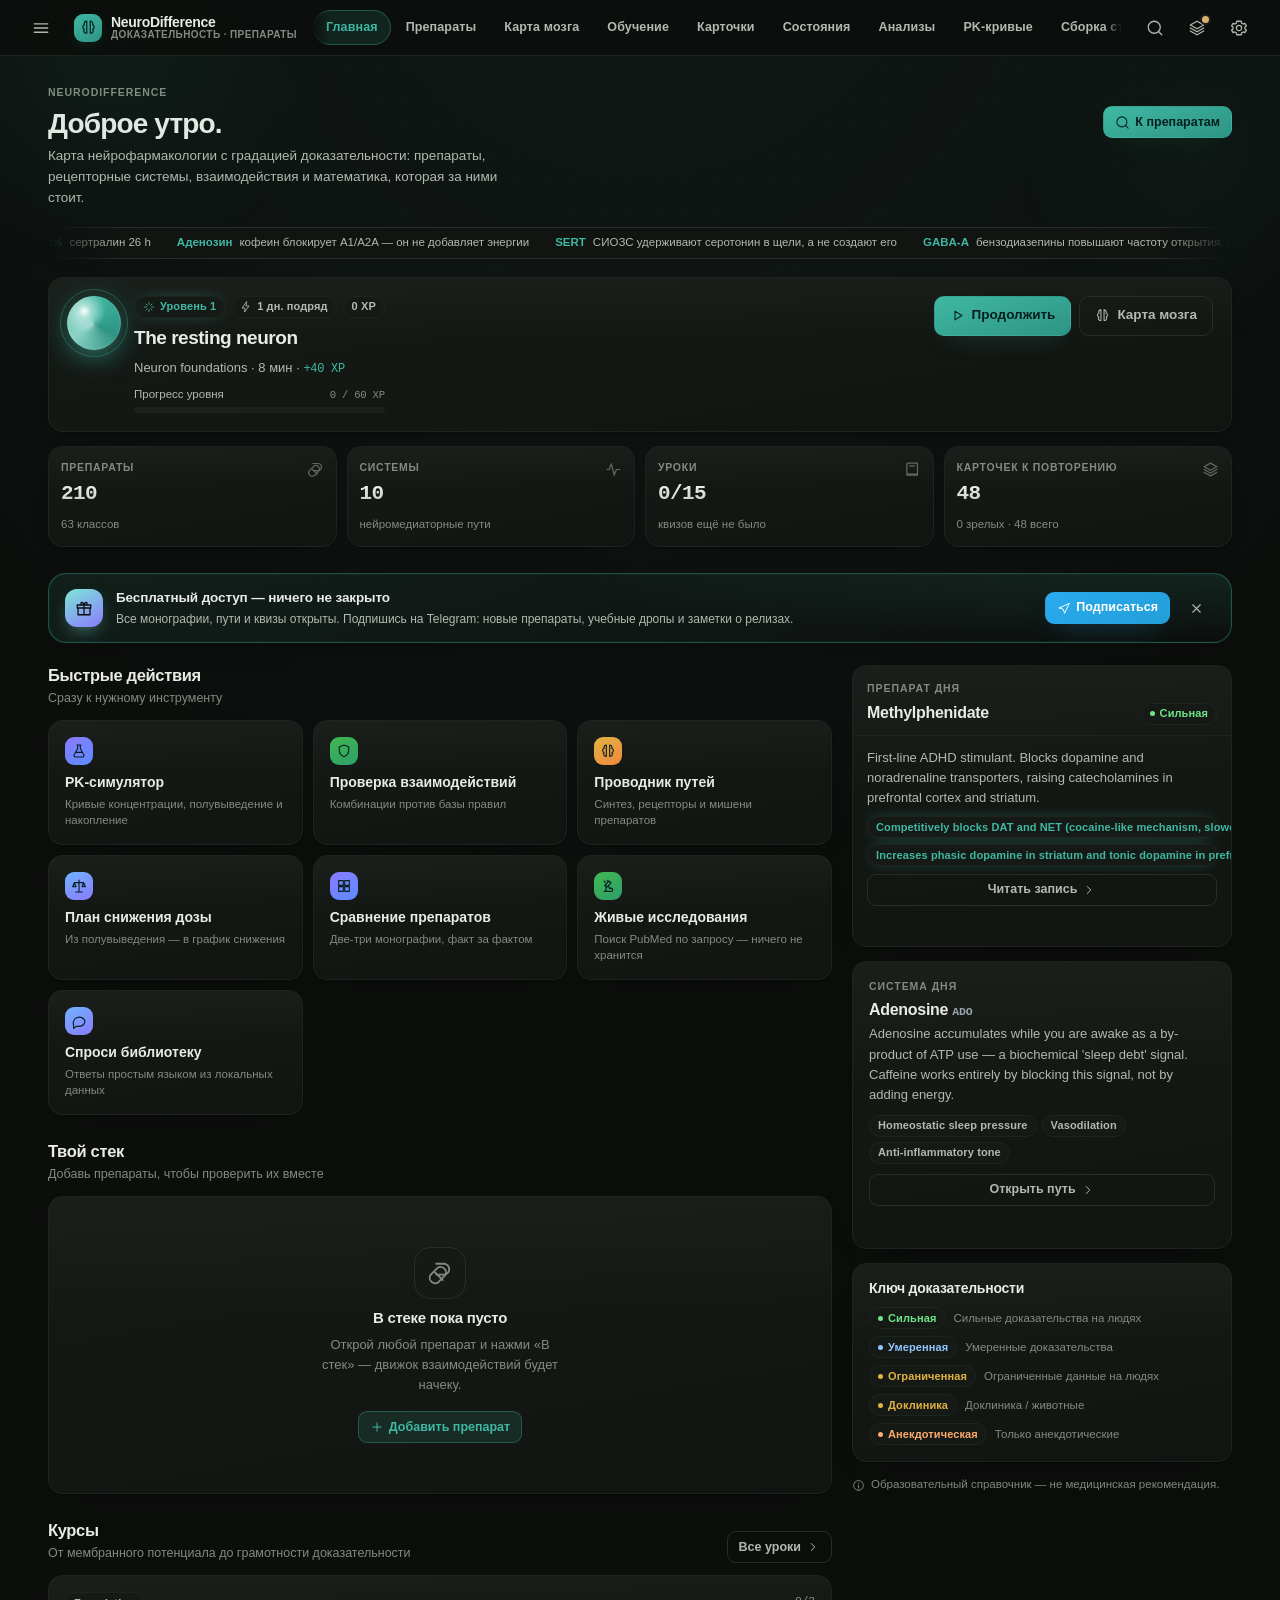
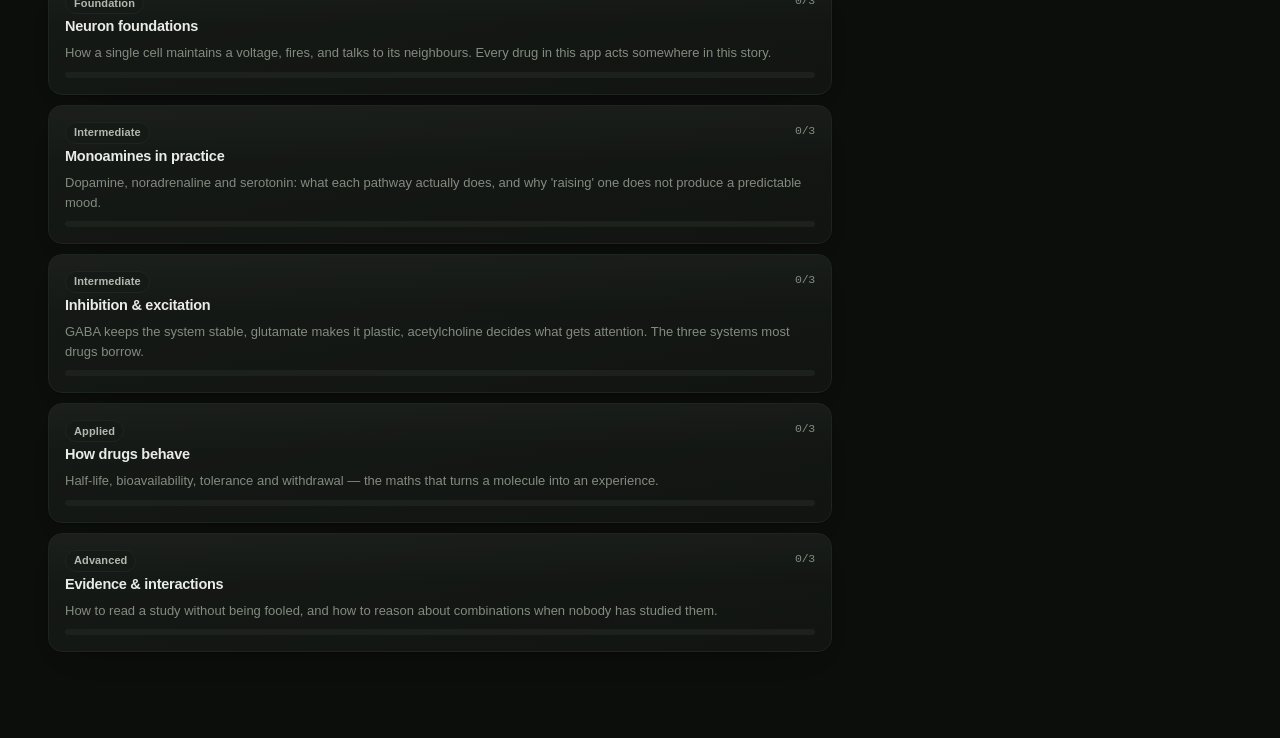
==== commit 78ed391f: "update v5/index.html" ====
--- a/v5/index.html
+++ b/v5/index.html
@@ -8,7 +8,7 @@
       name="description"
       content="NeuroDifference v5 test build: redesigned interface and 3D brain, isolated from the main site."
     />
-    <meta name="theme-color" content="#0a0f0d" />
+    <meta name="theme-color" content="#0c0e0c" />
     <meta name="color-scheme" content="dark" />
     <meta name="apple-mobile-web-app-capable" content="yes" />
     <meta name="apple-mobile-web-app-status-bar-style" content="black-translucent" />
--- a/v5/app/skin.css
+++ b/v5/app/skin.css
@@ -1,348 +1,408 @@
 /* ==========================================================================
-   NeuroDifference v5 — "Field Lab" skin
-   Original visual direction: warm dark graphite, teal/moss accents, paper-like
-   panels, fine hairlines. No purple/violet. Transform/opacity animations only.
+   NeuroDifference v5 — Field Lab skin
+   Loaded AFTER styles.css + clinic.css. Warm graphite, mineral accents,
+   matte surfaces, horizontal section strip instead of the desktop sidebar.
+   Budget: animate transform/opacity only. No blurred animated layers.
+   One grain tile (body::after). Honors data-motion="off" + reduced-motion.
    ========================================================================== */
 
-:root {
-  /* Base: deep warm graphite, not blue-black */
+/* --------------------------------------------------------------------------
+   1. Tokens — forced with :root:root so stored v4 accents/skins can't leak
+   -------------------------------------------------------------------------- */
+
+:root:root {
+  color-scheme: dark;
+
   --bg: #0c0e0c;
-  --bg-1: #121512;
-  --bg-2: #181c18;
-  --bg-3: #1f241f;
-  --bg-4: #262c26;
-  --line: #2a3029;
-  --line-2: #374037;
-
-  --text: #ece9df;
-  --text-2: #b9b4a5;
-  --text-3: #7f7a6c;
-  --text-4: #5b574d;
-
-  /* Accent: mineral teal with a hint of moss (not neon, not purple) */
+  --bg-1: #111411;
+  --bg-2: #161a16;
+  --bg-3: #1c211c;
+  --bg-elev: #1a1f1a;
+  --line: #272e27;
+  --line-soft: #1e241e;
+
+  --text: #e9ebe6;
+  --text-2: #b2b9af;
+  --text-3: #838b80;
+
   --accent: #3fb8a3;
-  --accent-2: #2d8f7e;
-  --accent-ink: #081513;
-  --accent-soft: rgba(63, 184, 163, 0.14);
-  --accent-line: rgba(63, 184, 163, 0.36);
-  --accent-glow: rgba(63, 184, 163, 0.28);
-
-  /* Secondary warm accent for highlights */
-  --warm: #d9a441;
-  --warm-soft: rgba(217, 164, 65, 0.14);
-
-  --good: #5cb88a;
-  --ok: #d9a441;
-  --warn: #e07a4f;
-  --bad: #d95a5a;
-  --critical: #b83d3d;
-
-  --shadow-1: 0 1px 0 rgba(255,255,255,0.03) inset, 0 8px 24px -16px rgba(0,0,0,0.7);
-  --shadow-2: 0 1px 0 rgba(255,255,255,0.04) inset, 0 18px 40px -22px rgba(0,0,0,0.8);
-  --shadow-3: 0 1px 0 rgba(255,255,255,0.05) inset, 0 28px 60px -28px rgba(0,0,0,0.85);
-
-  --radius-xs: 6px;
-  --radius-sm: 10px;
+  --accent-2: #2e9484;
+  --accent-ink: #05201c;
+  --accent-soft: rgba(63, 184, 163, 0.13);
+  --accent-line: rgba(63, 184, 163, 0.34);
+
+  --good: #6fc793;
+  --ok: #82b4d9;
+  --warn: #d9b36c;
+  --bad: #e07a5f;
+  --critical: #e05252;
+
+  --radius-s: 10px;
   --radius: 14px;
-  --radius-lg: 20px;
-  --radius-xl: 28px;
-  --radius-full: 999px;
-
-  --pad: 16px;
-  --gap: 14px;
-  --tap: 44px;
-  --nav-h: 64px;
-  --side-w: 0px;
-  --top-h: 60px;
-
+  --radius-l: 18px;
+  --radius-xl: 24px;
+
+  --shadow-1: 0 1px 2px rgba(0, 0, 0, 0.32);
+  --shadow-2: 0 10px 30px -18px rgba(0, 0, 0, 0.6);
+  --shadow-3: 0 24px 60px -32px rgba(0, 0, 0, 0.72);
+
+  --ease: cubic-bezier(0.22, 0.61, 0.36, 1);
+  --e-out: cubic-bezier(0.22, 0.61, 0.36, 1);
+  --e-spring: cubic-bezier(0.2, 0.9, 0.25, 1.04);
   --t-1: 120ms;
   --t-2: 180ms;
   --t-3: 280ms;
-  --e-out: cubic-bezier(0.22, 0.61, 0.36, 1);
-  --e-spring: cubic-bezier(0.2, 0.9, 0.25, 1.05);
-
-  --fx-opacity: 0.45;
-  --glass: color-mix(in srgb, var(--bg-2) 86%, transparent);
-  --glass-line: color-mix(in srgb, var(--text) 8%, transparent);
-}
-
-/* Light mode: warm paper */
-html[data-theme="light"], html.light {
-  --bg: #f4f1e8;
-  --bg-1: #fbf9f3;
-  --bg-2: #ffffff;
-  --bg-3: #ede9de;
-  --bg-4: #e4dfd1;
-  --line: #ddd7c8;
-  --line-2: #cfc7b4;
-  --text: #1a1d18;
-  --text-2: #45483f;
-  --text-3: #6e7166;
-  --text-4: #96998e;
-  --accent: #247a6b;
-  --accent-2: #1b5d52;
-  --accent-ink: #ffffff;
-  --accent-soft: rgba(36, 122, 107, 0.12);
-  --accent-line: rgba(36, 122, 107, 0.32);
-  --accent-glow: rgba(36, 122, 107, 0.18);
-  --warm: #b07d1a;
-  --warm-soft: rgba(176, 125, 26, 0.12);
-  --fx-opacity: 0.22;
-  --shadow-1: 0 1px 0 rgba(0,0,0,0.02), 0 10px 24px -18px rgba(30,35,28,0.35);
-  --shadow-2: 0 1px 0 rgba(0,0,0,0.03), 0 18px 40px -24px rgba(30,35,28,0.4);
-  --shadow-3: 0 1px 0 rgba(0,0,0,0.04), 0 28px 60px -30px rgba(30,35,28,0.45);
-}
-
-/* Skin variants (all non-purple, original) */
-html[data-skin="field"] { /* default: mineral teal/moss on graphite */ }
-html[data-skin="oxide"] {
-  --accent: #d17a4b;
-  --accent-2: #a85c34;
-  --accent-ink: #1a0e08;
-  --accent-soft: rgba(209, 122, 75, 0.14);
-  --accent-line: rgba(209, 122, 75, 0.36);
-  --accent-glow: rgba(209, 122, 75, 0.26);
-  --warm: #e0b15a;
-  --warm-soft: rgba(224, 177, 90, 0.14);
-}
-html[data-skin="slate"] {
-  --accent: #6ba3c7;
-  --accent-2: #4a7d9e;
-  --accent-ink: #08131a;
-  --accent-soft: rgba(107, 163, 199, 0.14);
-  --accent-line: rgba(107, 163, 199, 0.36);
-  --accent-glow: rgba(107, 163, 199, 0.24);
-  --warm: #cfae70;
-  --warm-soft: rgba(207, 174, 112, 0.14);
-}
-html[data-skin="dune"] {
-  --accent: #b89b5e;
-  --accent-2: #8f7643;
-  --accent-ink: #171308;
-  --accent-soft: rgba(184, 155, 94, 0.14);
-  --accent-line: rgba(184, 155, 94, 0.36);
-  --accent-glow: rgba(184, 155, 94, 0.24);
-  --warm: #d4a373;
-  --warm-soft: rgba(212, 163, 115, 0.14);
-}
-
-/* Background: subtle topographic feel, no purple blobs */
-.bgfx { position: fixed; inset: 0; z-index: 0; pointer-events: none; opacity: var(--fx-opacity); }
-.bgfx i { position: absolute; display: block; border-radius: 50%; will-change: transform; transform: translate3d(0,0,0); }
-.bgfx i:nth-child(1){
-  width: 90vmax; height: 70vmax; left: -20vmax; top: -30vmax;
-  background: radial-gradient(ellipse at 50% 50%, var(--accent-soft) 0%, transparent 70%);
-  animation: driftA 70s var(--e-out) infinite alternate;
-}
-.bgfx i:nth-child(2){
-  width: 60vmax; height: 60vmax; right: -15vmax; top: 20vmax;
-  background: radial-gradient(circle at 50% 50%, var(--warm-soft) 0%, transparent 65%);
-  animation: driftB 85s var(--e-out) infinite alternate;
-  opacity: 0.7;
-}
-.bgfx i:nth-child(3){
-  width: 80vmax; height: 50vmax; left: 10vmax; bottom: -25vmax;
-  background: radial-gradient(ellipse at 50% 50%, rgba(255,255,255,0.03) 0%, transparent 70%);
-  animation: driftC 95s var(--e-out) infinite alternate;
-}
-@keyframes driftA { from{transform:translate3d(0,0,0)} to{transform:translate3d(6vmax,4vmax,0)} }
-@keyframes driftB { from{transform:translate3d(0,0,0)} to{transform:translate3d(-5vmax,3vmax,0)} }
-@keyframes driftC { from{transform:translate3d(0,0,0)} to{transform:translate3d(4vmax,-3vmax,0)} }
-
-html[data-motion="off"] .bgfx i,
-@media (prefers-reduced-motion: reduce) { .bgfx i { animation: none !important; } }
-
-/* ---- Layout: no left sidebar, top bar + horizontal nav on desktop ---- */
-.shell { display: flex; flex-direction: column; min-height: 100dvh; position: relative; z-index: 1; }
-.sidebar { display: none !important; } /* kill left nav */
-.main { flex: 1; display: flex; flex-direction: column; min-width: 0; }
+
+  --glass: color-mix(in srgb, var(--bg-2) 82%, transparent);
+  --glass-line: color-mix(in srgb, var(--text) 9%, transparent);
+  --accent-glow: color-mix(in srgb, var(--accent) 38%, transparent);
+  --ring: 0 0 0 2px var(--bg);
+}
+
+/* Skin temperature variants (settings: field / slate / oxide). */
+:root[data-skin="slate"]:root {
+  --bg: #0b0e11;
+  --bg-1: #101418;
+  --bg-2: #151a1f;
+  --bg-3: #1b2127;
+  --bg-elev: #191f25;
+  --line: #262e36;
+  --line-soft: #1d242b;
+  --text: #e7eaee;
+  --text-2: #aeb7c0;
+  --text-3: #7f8994;
+}
+:root[data-skin="oxide"]:root {
+  --bg: #100d0a;
+  --bg-1: #15110d;
+  --bg-2: #1b1611;
+  --bg-3: #221c15;
+  --bg-elev: #201a13;
+  --line: #32291e;
+  --line-soft: #261f16;
+  --text: #ece7df;
+  --text-2: #bcb2a4;
+  --text-3: #8d8375;
+}
+
+/* Mineral accent set (settings picker). Custom hex still wins via inline. */
+:root[data-accent="moss"]:root {
+  --accent: #3fb8a3; --accent-2: #2e9484; --accent-ink: #05201c;
+  --accent-soft: rgba(63, 184, 163, 0.13); --accent-line: rgba(63, 184, 163, 0.34);
+}
+:root[data-accent="oxide"]:root {
+  --accent: #d17a4b; --accent-2: #b25e33; --accent-ink: #261006;
+  --accent-soft: rgba(209, 122, 75, 0.13); --accent-line: rgba(209, 122, 75, 0.34);
+}
+:root[data-accent="slate"]:root {
+  --accent: #6ba3c7; --accent-2: #4d84a8; --accent-ink: #081820;
+  --accent-soft: rgba(107, 163, 199, 0.13); --accent-line: rgba(107, 163, 199, 0.34);
+}
+:root[data-accent="dune"]:root {
+  --accent: #b89b5e; --accent-2: #9a7f45; --accent-ink: #221a08;
+  --accent-soft: rgba(184, 155, 94, 0.13); --accent-line: rgba(184, 155, 94, 0.34);
+}
+:root[data-accent="sage"]:root {
+  --accent: #7fae7a; --accent-2: #618f5c; --accent-ink: #0e1c0c;
+  --accent-soft: rgba(127, 174, 122, 0.13); --accent-line: rgba(127, 174, 122, 0.34);
+}
+:root[data-accent="clay"]:root {
+  --accent: #c96f5a; --accent-2: #a95542; --accent-ink: #240d07;
+  --accent-soft: rgba(201, 111, 90, 0.13); --accent-line: rgba(201, 111, 90, 0.34);
+}
+
+/* --------------------------------------------------------------------------
+   2. Ambient stage — soft radial light, no blurred animated divs
+   -------------------------------------------------------------------------- */
+
+body {
+  background:
+    radial-gradient(120% 80% at 50% -10%, color-mix(in srgb, var(--accent) 7%, transparent), transparent 60%),
+    var(--bg);
+}
+
+body::before {
+  background:
+    radial-gradient(34% 40% at 14% 8%, color-mix(in srgb, var(--accent) 16%, transparent), transparent 72%),
+    radial-gradient(28% 32% at 86% 4%, color-mix(in srgb, var(--accent-2) 13%, transparent), transparent 72%),
+    radial-gradient(30% 30% at 52% 0%, rgba(255, 255, 255, 0.04), transparent 72%);
+  filter: none;
+  animation: nd-ambient 30s ease-in-out infinite alternate;
+}
+@keyframes nd-ambient {
+  0% { transform: translate3d(-1.5%, -1%, 0) scale(1); opacity: 0.8; }
+  100% { transform: translate3d(1.5%, 1.5%, 0) scale(1.05); opacity: 1; }
+}
+
+body::after {
+  opacity: 0.34;
+  background-image: radial-gradient(color-mix(in srgb, var(--text) 9%, transparent) 1px, transparent 1px);
+  background-size: 28px 28px;
+}
+
+/* Shell ambient blobs (markup: .bgfx > i x3). Transform-only drift. */
+.bgfx { position: fixed; inset: 0; z-index: 0; pointer-events: none; overflow: hidden; }
+.bgfx i {
+  position: absolute;
+  border-radius: 50%;
+  opacity: 0.5;
+  will-change: transform;
+}
+.bgfx i:nth-child(1) {
+  width: 52vmax; height: 52vmax; left: -18vmax; top: -22vmax;
+  background: radial-gradient(closest-side, color-mix(in srgb, var(--accent) 12%, transparent), transparent 70%);
+  animation: nd-drift-a 38s ease-in-out infinite alternate;
+}
+.bgfx i:nth-child(2) {
+  width: 44vmax; height: 44vmax; right: -16vmax; top: -10vmax;
+  background: radial-gradient(closest-side, color-mix(in srgb, var(--accent-2) 10%, transparent), transparent 70%);
+  animation: nd-drift-b 46s ease-in-out infinite alternate;
+}
+.bgfx i:nth-child(3) {
+  width: 60vmax; height: 60vmax; left: 22vw; bottom: -34vmax;
+  background: radial-gradient(closest-side, rgba(255, 255, 255, 0.03), transparent 70%);
+  animation: nd-drift-a 54s ease-in-out infinite alternate-reverse;
+}
+@keyframes nd-drift-a {
+  from { transform: translate3d(0, 0, 0) scale(1); }
+  to { transform: translate3d(4vw, 3vh, 0) scale(1.08); }
+}
+@keyframes nd-drift-b {
+  from { transform: translate3d(0, 0, 0) scale(1.04); }
+  to { transform: translate3d(-3vw, 4vh, 0) scale(1); }
+}
+
+::selection { background: color-mix(in srgb, var(--accent) 32%, transparent); color: var(--text); }
+
+* { scrollbar-width: thin; scrollbar-color: var(--line) transparent; }
+::-webkit-scrollbar { width: 10px; height: 10px; }
+::-webkit-scrollbar-thumb { background: var(--line); border: 3px solid var(--bg); border-radius: 99px; }
+::-webkit-scrollbar-thumb:hover { background: var(--bg-3); }
+
+:focus-visible { outline: 2px solid var(--accent-line); outline-offset: 2px; }
+
+/* --------------------------------------------------------------------------
+   3. Typography + accent surfaces
+   -------------------------------------------------------------------------- */
+
+h1, h2, h3 { letter-spacing: -0.018em; }
+.eyebrow, .metric-label { letter-spacing: 0.09em; }
+
+.gtext {
+  background: linear-gradient(96deg, #fff 0%, var(--accent) 44%, var(--accent-2) 76%, #fff 100%);
+  background-size: 220% 100%;
+  -webkit-background-clip: text;
+  background-clip: text;
+}
+.glow-text { text-shadow: 0 0 18px var(--accent-soft), 0 0 42px color-mix(in srgb, var(--accent) 20%, transparent); }
+
+.hero-card {
+  background:
+    radial-gradient(90% 120% at 100% 0%, var(--accent-soft), transparent 60%),
+    linear-gradient(170deg, var(--bg-2), var(--bg-1));
+  border-color: var(--accent-line);
+}
+
+.orb {
+  background:
+    radial-gradient(circle at 32% 28%, #fff 0%, rgba(255, 255, 255, 0.5) 12%, transparent 40%),
+    conic-gradient(from 0deg, var(--accent), var(--accent-2), color-mix(in srgb, var(--accent) 60%, #fff), var(--accent));
+  box-shadow: 0 0 0 1px rgba(255, 255, 255, 0.14) inset, 0 10px 30px -10px var(--accent), 0 0 44px -12px var(--accent-2);
+}
+.orb::before { border-color: var(--accent-line); }
+
+.meter > i { background: linear-gradient(90deg, var(--accent), var(--accent-2)); }
+.bar-track > i { background: linear-gradient(90deg, var(--accent), var(--accent-2)); }
+.stat-value { background: linear-gradient(180deg, #fff, var(--text-2)); -webkit-background-clip: text; background-clip: text; }
+
+.brain-wrap {
+  background:
+    radial-gradient(closest-side at 46% 42%, var(--accent-soft), transparent 78%),
+    var(--bg-1);
+  border-color: var(--line-soft);
+}
+.chart-line { filter: drop-shadow(0 0 6px var(--accent-line)); }
+.paper-type.review { color: var(--accent); border-color: var(--accent-line); background: var(--accent-soft); }
+
+.sub-plate {
+  border-color: var(--accent-line);
+  background:
+    radial-gradient(90% 160% at 100% 0%, var(--accent-soft), transparent 62%),
+    linear-gradient(150deg, color-mix(in srgb, var(--accent) 10%, transparent), color-mix(in srgb, var(--bg) 40%, transparent));
+  box-shadow: var(--shadow-2), 0 0 0 1px color-mix(in srgb, var(--accent) 6%, transparent) inset;
+}
+
+/* Live dot ring pulse (styles.css leaves this to the skin). */
+.live-dot::after { animation: nd-pulse 2.4s var(--e-out) infinite; }
+@keyframes nd-pulse {
+  0% { transform: scale(1); opacity: 0.8; }
+  70% { transform: scale(2.6); opacity: 0; }
+  100% { transform: scale(2.6); opacity: 0; }
+}
+
+/* --------------------------------------------------------------------------
+   4. Cards, chips, buttons
+   -------------------------------------------------------------------------- */
+
+.card {
+  background:
+    linear-gradient(180deg, rgba(255, 255, 255, 0.022), transparent 42%),
+    linear-gradient(170deg, var(--bg-2), var(--bg-1));
+  border-color: var(--line-soft);
+  box-shadow: var(--shadow-1), 0 16px 38px -32px #000;
+}
+.card.hoverable {
+  transition: transform var(--t-2) var(--e-out), border-color var(--t-2) var(--e-out);
+}
+.card.hoverable:hover {
+  transform: translateY(-3px);
+  border-color: var(--accent-line);
+  box-shadow: var(--shadow-2), 0 0 0 1px var(--accent-line);
+}
+.card.hoverable:active { transform: translateY(-1px); }
+
+.compound-card { transition: transform var(--t-2) var(--e-out), border-color var(--t-2) var(--e-out); }
+.compound-card:hover { transform: translateY(-2px); border-color: var(--accent-line); }
+
+.chip {
+  background: var(--bg-2);
+  border-color: var(--line-soft);
+  border-radius: 999px;
+}
+.pill-count { background: var(--accent-soft); color: var(--accent); border-radius: 999px; }
+
+.btn { border-radius: var(--radius-s); transition: background var(--t-1), border-color var(--t-1), color var(--t-1), transform var(--t-1); }
+.btn:hover { background: var(--bg-3); border-color: var(--line); }
+.btn.primary {
+  background: linear-gradient(160deg, var(--accent), var(--accent-2));
+  color: var(--accent-ink);
+  box-shadow: 0 10px 26px -14px var(--accent-glow);
+}
+.btn.primary:hover { filter: none; transform: translateY(-1px); }
+.btn.primary:active { transform: translateY(0) scale(0.98); }
+.btn.ghost:hover { background: var(--bg-2); border-color: var(--line); }
+
+.list-row { transition: background var(--t-1); }
+.list-row:hover { background: color-mix(in srgb, var(--bg-2) 60%, transparent); }
+
+/* --------------------------------------------------------------------------
+   5. Navigation — horizontal section strip on desktop, floating pill on mobile
+   -------------------------------------------------------------------------- */
 
 .topbar {
-  position: sticky; top: 0; z-index: 60;
-  height: var(--top-h);
-  display: flex; align-items: center; gap: 10px;
-  padding: 0 var(--pad);
-  background: color-mix(in srgb, var(--bg) 82%, transparent);
-  backdrop-filter: blur(14px);
-  -webkit-backdrop-filter: blur(14px);
-  border-bottom: 1px solid var(--line);
-}
-.topbar::after{
-  content:""; position:absolute; left:0; right:0; bottom:-1px; height:1px;
-  background: linear-gradient(90deg, transparent, var(--accent-line), transparent);
-  opacity: 0.6; pointer-events:none;
-}
-.brand { display:flex; align-items:center; gap:10px; text-decoration:none; color:var(--text); font-weight:700; letter-spacing:-0.02em; }
-.brand-mark{
-  width:30px; height:30px; border-radius:10px; display:grid; place-items:center;
-  background: linear-gradient(145deg, var(--accent), var(--accent-2));
+  background: color-mix(in srgb, var(--bg) 88%, transparent);
+  border-bottom: 1px solid var(--line-soft);
+}
+.brand-mark {
+  background: linear-gradient(150deg, var(--accent), var(--accent-2));
   color: var(--accent-ink);
-  box-shadow: 0 8px 18px -10px var(--accent-glow);
-}
-.brand-text b { font-size:14px; }
-.brand-text span { display:block; font-size:10px; color:var(--text-3); letter-spacing:0.06em; text-transform:uppercase; font-weight:600; }
-
-.topbar-actions { margin-left:auto; display:flex; gap:4px; align-items:center; }
-.icon-btn{
-  width:38px; height:38px; border-radius:12px; display:grid; place-items:center;
-  color: var(--text-2); border: 1px solid transparent; background: transparent;
-  transition: background var(--t-1), color var(--t-1), border-color var(--t-1), transform var(--t-1);
-}
-.icon-btn:hover{ background: var(--bg-2); color: var(--text); border-color: var(--line); }
-.icon-btn:active{ transform: scale(0.95); }
-
-/* Desktop top nav: horizontal pill strip inside topbar area (replaces sidebar) */
-.topnav {
-  display: none;
-  align-items: center;
-  gap: 4px;
-  margin-left: 14px;
-  padding: 4px;
-  background: var(--bg-2);
-  border: 1px solid var(--line);
-  border-radius: 999px;
-  max-width: 58vw;
-  overflow-x: auto;
-  scrollbar-width: none;
-}
-.topnav::-webkit-scrollbar{ display:none; }
-.topnav a{
-  flex: none;
-  padding: 6px 12px;
-  border-radius: 999px;
-  font-size: 12.5px;
-  font-weight: 600;
-  color: var(--text-2);
-  text-decoration: none;
-  white-space: nowrap;
-  transition: color var(--t-1), background var(--t-1);
-}
-.topnav a:hover{ color: var(--text); text-decoration: none; }
-.topnav a.active{ color: var(--accent-ink); background: var(--accent); }
-
-@media (min-width: 900px){
-  .topnav { display: flex; }
-  .bottom-nav { display: none !important; }
-  .view { padding-bottom: 32px !important; max-width: 1280px; }
-}
-
-/* Bottom nav (mobile): floating dock, not a full bar */
-.bottom-nav {
-  position: fixed; left: 12px; right: 12px;
-  bottom: calc(10px + env(safe-area-inset-bottom, 0px));
-  height: 58px; z-index: 60;
-  display: grid; grid-template-columns: repeat(5, 1fr);
-  background: color-mix(in srgb, var(--bg-1) 88%, transparent);
-  backdrop-filter: blur(16px); -webkit-backdrop-filter: blur(16px);
-  border: 1px solid var(--line);
-  border-radius: 20px;
-  box-shadow: var(--shadow-2);
-  padding: 4px;
-}
-.nav-item{
-  display:flex; flex-direction:column; align-items:center; justify-content:center; gap:2px;
-  color: var(--text-3); font-size: 10px; font-weight: 600; text-decoration:none;
-  border-radius: 14px; position: relative; transition: color var(--t-1), background var(--t-1);
-}
-.nav-item svg{ width:20px; height:20px; }
-.nav-item:hover{ color: var(--text-2); text-decoration:none; }
-.nav-item.active{ color: var(--accent); background: var(--accent-soft); }
-.nav-item.active::before{ display:none; }
-
-.view {
-  flex: 1; width: 100%; max-width: 1180px; margin: 0 auto;
-  padding: 20px var(--pad) calc(var(--nav-h) + 30px + env(safe-area-inset-bottom, 0px));
-  animation: viewIn 0.24s var(--e-out);
-}
-@keyframes viewIn { from{opacity:0; transform: translateY(6px)} to{opacity:1; transform:none} }
-@media (prefers-reduced-motion: reduce){ .view{ animation:none; } }
-
-/* ---- Cards, surfaces ---- */
-.card {
-  background: var(--bg-1);
-  border: 1px solid var(--line);
-  border-radius: var(--radius-lg);
-  box-shadow: var(--shadow-1);
-  position: relative;
-}
-.card::before{
-  content:""; position:absolute; left:14px; right:14px; top:0; height:1px;
-  background: linear-gradient(90deg, transparent, rgba(255,255,255,0.06), transparent);
-  pointer-events:none;
-}
-.hoverable, a.card, .compound-card { transition: transform var(--t-2) var(--e-out), border-color var(--t-2), box-shadow var(--t-2); }
-.hoverable:hover, a.card:hover, .compound-card:hover { transform: translateY(-2px); border-color: var(--line-2); box-shadow: var(--shadow-2); text-decoration:none; }
-
-.page-head h1 { font-size: clamp(26px, 4vw, 36px); letter-spacing: -0.035em; line-height: 1.05; }
-.page-head p { color: var(--text-2); max-width: 68ch; }
-.eyebrow { color: var(--accent); font-size: 10.5px; font-weight: 700; letter-spacing: 0.12em; text-transform: uppercase; }
-
-/* Buttons */
-.btn {
-  border-radius: 12px; font-weight: 600; letter-spacing: -0.01em;
-  transition: transform var(--t-1), background var(--t-1), border-color var(--t-1), color var(--t-1);
-}
-.btn:active{ transform: scale(0.97); }
-.btn.primary{
-  background: var(--accent); color: var(--accent-ink); border: 1px solid transparent;
-  box-shadow: 0 6px 16px -8px var(--accent-glow);
-}
-.btn.primary:hover{ filter: brightness(1.05); }
-.btn.soft{ background: var(--accent-soft); color: var(--accent); border: 1px solid var(--accent-line); }
-.btn.ghost{ background: transparent; color: var(--text-2); border: 1px solid var(--line); }
-.btn.ghost:hover{ background: var(--bg-2); color: var(--text); border-color: var(--line-2); }
-
-/* Chips */
-.chip {
-  border-radius: 999px; border: 1px solid var(--line); background: var(--bg-2);
-  color: var(--text-2); font-weight: 600; font-size: 11.5px;
-}
-.chip.on, .chip.chip-accent { background: var(--accent-soft); color: var(--accent); border-color: var(--accent-line); }
-
-/* Inputs */
-.input, .select, textarea.input {
-  background: var(--bg-2); border: 1px solid var(--line); color: var(--text);
-  border-radius: 12px;
-}
-.input:focus, .select:focus, textarea.input:focus {
-  outline: none; border-color: var(--accent-line);
-  box-shadow: 0 0 0 3px var(--accent-soft);
-}
-
-/* Hero */
-.hero {
-  background:
-    radial-gradient(120% 120% at 0% 0%, var(--accent-soft), transparent 55%),
-    radial-gradient(80% 80% at 100% 0%, var(--warm-soft), transparent 50%),
-    var(--bg-1);
-  border: 1px solid var(--line);
-  border-radius: 24px;
-  box-shadow: var(--shadow-2);
-}
-.hero h1 .grad {
-  background: linear-gradient(100deg, var(--text) 20%, var(--accent) 60%, var(--warm) 100%);
-  -webkit-background-clip: text; background-clip: text; color: transparent;
-}
-
-/* Meters / progress */
-.meter, .bar { background: var(--bg-3); border-radius: 999px; overflow: hidden; }
-.meter i, .bar i { background: linear-gradient(90deg, var(--accent-2), var(--accent)); border-radius: inherit; }
-
-/* Drawer & overlays: match palette */
-.drawer-panel, .overlay-card, .modal-card {
-  background: var(--bg-1); border: 1px solid var(--line);
-}
-.drawer-backdrop, .overlay-backdrop { background: rgba(5,7,5,0.6); backdrop-filter: blur(4px); }
-
-/* Scroll reveal: gentle */
-.nd-reveal { opacity: 0; transform: translateY(12px); transition: opacity 0.4s var(--e-out), transform 0.4s var(--e-out); }
+  box-shadow: 0 6px 18px -8px var(--accent-glow);
+}
+
+.topnav { display: none; }
+
+@media (min-width: 900px) {
+  /* v5 replaces the sidebar with the topbar strip. */
+  .app { grid-template-columns: minmax(0, 1fr); }
+  .sidebar { display: none !important; }
+  .topbar { gap: 14px; padding: 0 22px; padding-top: env(safe-area-inset-top, 0px); }
+  .topbar .brand { display: flex; }
+  .topbar-title { display: none; }
+  .menu-btn { display: grid !important; }
+
+  .topnav {
+    display: flex;
+    align-items: center;
+    gap: 2px;
+    flex: 1;
+    min-width: 0;
+    overflow-x: auto;
+    scrollbar-width: none;
+    -webkit-overflow-scrolling: touch;
+    mask-image: linear-gradient(90deg, transparent, #000 18px, #000 calc(100% - 18px), transparent);
+    -webkit-mask-image: linear-gradient(90deg, transparent, #000 18px, #000 calc(100% - 18px), transparent);
+    padding: 4px 2px;
+  }
+  .topnav::-webkit-scrollbar { display: none; }
+  .topnav a {
+    flex: none;
+    padding: 7px 12px;
+    border-radius: 999px;
+    font-size: 12.5px;
+    font-weight: 600;
+    letter-spacing: 0.01em;
+    color: var(--text-2);
+    text-decoration: none;
+    white-space: nowrap;
+    border: 1px solid transparent;
+    transition: color var(--t-1), background var(--t-1), border-color var(--t-1);
+  }
+  .topnav a:hover { color: var(--text); background: var(--bg-2); text-decoration: none; }
+  .topnav a.active {
+    color: var(--accent);
+    background: var(--accent-soft);
+    border-color: var(--accent-line);
+  }
+
+  .view { max-width: 1240px; padding: 26px 28px 60px; }
+  .bottom-nav { display: none; }
+}
+
+/* Mobile floating pill nav. */
+@media (max-width: 899px) {
+  .bottom-nav {
+    left: 10px;
+    right: 10px;
+    bottom: calc(10px + env(safe-area-inset-bottom, 0px));
+    height: var(--nav-h);
+    padding-bottom: 0;
+    border-radius: var(--radius-l);
+    border: 1px solid var(--line);
+    background: color-mix(in srgb, var(--bg-1) 94%, transparent);
+    box-shadow: var(--shadow-3);
+  }
+  .nav-item { border-radius: var(--radius); }
+  .nav-item.active { color: var(--accent); }
+  .view { padding-bottom: calc(var(--nav-h) + 34px + env(safe-area-inset-bottom, 0px)); }
+}
+
+/* Drawer + overlays pick up tokens automatically; tighten the drawer head. */
+.drawer { background: var(--bg-1); border-right: 1px solid var(--line-soft); }
+.overlay { background: rgba(4, 6, 4, 0.62); }
+
+/* --------------------------------------------------------------------------
+   6. Scroll reveals (wireReveals in main.js adds .nd-reveal / .nd-in)
+   -------------------------------------------------------------------------- */
+
+.nd-reveal {
+  opacity: 0;
+  transform: translateY(16px);
+  transition: opacity 0.5s var(--e-out), transform 0.5s var(--e-out);
+}
 .nd-reveal.nd-in { opacity: 1; transform: none; }
-html[data-motion="off"] .nd-reveal,
-@media (prefers-reduced-motion: reduce){ .nd-reveal{ opacity:1; transform:none; transition:none; } }
-
-/* Selection */
-::selection { background: var(--accent-soft); color: var(--text); }
-
-/* Keep text readable, prevent overlap */
-.card, .list-row, .compound-card { min-width: 0; }
-.title, .sub, p, li, h1, h2, h3, h4 { overflow-wrap: anywhere; }
+
+/* --------------------------------------------------------------------------
+   7. Motion guards — decorative animation off, content always visible
+   -------------------------------------------------------------------------- */
+
+[data-motion="off"] .bgfx i,
+[data-motion="off"] .live-dot::after,
+[data-motion="off"] body::before,
+[data-motion="off"] .gtext,
+[data-motion="off"] .orb::before,
+[data-motion="off"] .sub-plate::after,
+[data-motion="off"] .meter > i::after { animation: none !important; }
+
+[data-motion="off"] .nd-reveal { opacity: 1; transform: none; transition: none; }
+[data-motion="off"] .card.hoverable:hover,
+[data-motion="off"] .compound-card:hover,
+[data-motion="off"] .btn.primary:hover { transform: none; }
+
+@media (prefers-reduced-motion: reduce) {
+  .bgfx i, .live-dot::after, body::before, .gtext, .orb::before,
+  .sub-plate::after, .meter > i::after { animation: none !important; }
+  .nd-reveal { opacity: 1; transform: none; transition: none; }
+  .card.hoverable, .compound-card, .btn, .topnav a { transition: none; }
+  .card.hoverable:hover, .compound-card:hover, .btn.primary:hover { transform: none; }
+  .topnav { scroll-behavior: auto; }
+}
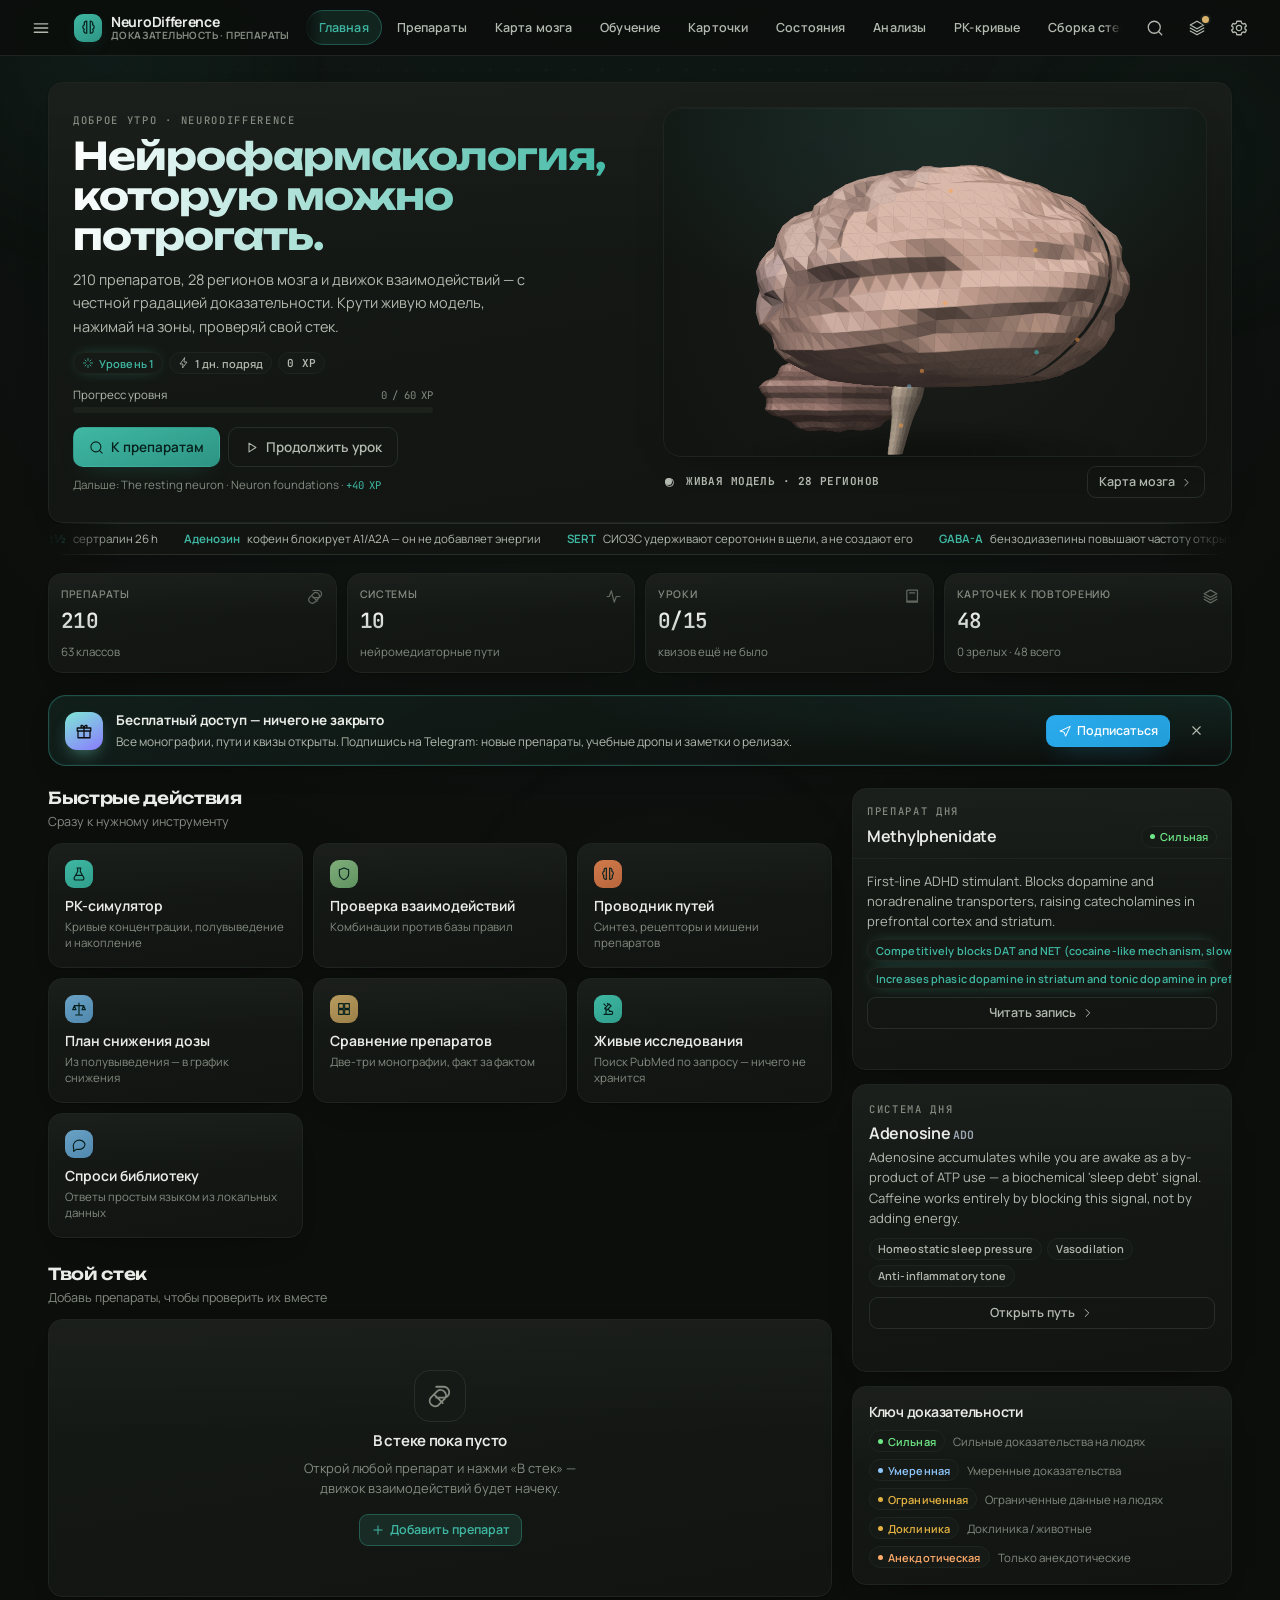
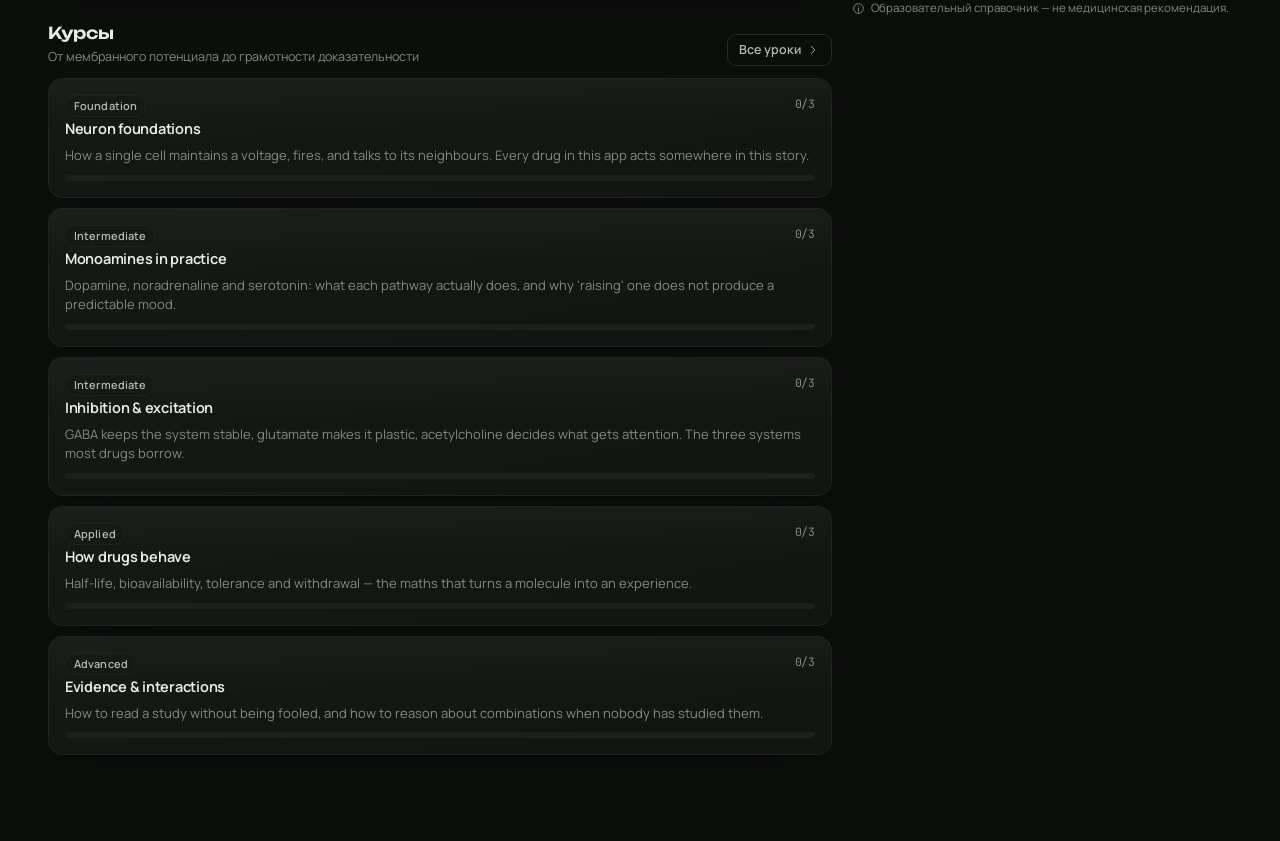
==== commit 0c3d0c59: "update v5/index.html" ====
--- a/v5/index.html
+++ b/v5/index.html
@@ -20,9 +20,16 @@
     <link rel="icon" href="./icon.svg" type="image/svg+xml" />
     <link rel="apple-touch-icon" href="./icon.svg" />
 
-    <link rel="stylesheet" href="./app/styles.css?v=5.0.0" />
-    <link rel="stylesheet" href="./app/skin.css?v=5.0.0" />
-    <link rel="stylesheet" href="./app/clinic.css?v=5.0.0" />
+    <link rel="preconnect" href="https://fonts.googleapis.com" />
+    <link rel="preconnect" href="https://fonts.gstatic.com" crossorigin />
+    <link
+      href="https://fonts.googleapis.com/css2?family=Unbounded:wght@600;700;800&family=Manrope:wght@400;500;600;700;800&family=JetBrains+Mono:wght@400;500;600&display=swap"
+      rel="stylesheet"
+    />
+
+    <link rel="stylesheet" href="./app/styles.css?v=5.1.0" />
+    <link rel="stylesheet" href="./app/skin.css?v=5.1.0" />
+    <link rel="stylesheet" href="./app/clinic.css?v=5.1.0" />
   </head>
   <body>
     <div id="root">
@@ -35,6 +42,6 @@
         </div>
       </noscript>
     </div>
-    <script type="module" src="./app/main.js?v=5.0.0"></script>
+    <script type="module" src="./app/main.js?v=5.1.0"></script>
   </body>
 </html>
--- a/v5/app/skin.css
+++ b/v5/app/skin.css
@@ -57,6 +57,12 @@
   --glass-line: color-mix(in srgb, var(--text) 9%, transparent);
   --accent-glow: color-mix(in srgb, var(--accent) 38%, transparent);
   --ring: 0 0 0 2px var(--bg);
+
+  /* v5 type system: distinctive display + humanist body + technical mono.
+     Overriding --sans/--mono re-fonts every existing rule that uses them. */
+  --sans: "Manrope", system-ui, -apple-system, "Segoe UI", Roboto, Helvetica, Arial, sans-serif;
+  --mono: "JetBrains Mono", ui-monospace, "SF Mono", SFMono-Regular, Menlo, Consolas, monospace;
+  --display: "Unbounded", "Manrope", system-ui, sans-serif;
 }
 
 /* Skin temperature variants (settings: field / slate / oxide). */
@@ -406,3 +412,66 @@
   .card.hoverable:hover, .compound-card:hover, .btn.primary:hover { transform: none; }
   .topnav { scroll-behavior: auto; }
 }
+
+/* --------------------------------------------------------------------------
+   8. Display typography + home hero (live 3D brain)
+   -------------------------------------------------------------------------- */
+
+body { font-family: var(--sans); -webkit-font-smoothing: antialiased; text-rendering: optimizeLegibility; }
+h1, h2, .home-title { font-family: var(--display); }
+h1, .home-title { font-weight: 700; letter-spacing: -0.025em; line-height: 1.05; }
+h2 { font-weight: 600; letter-spacing: -0.02em; }
+.eyebrow { font-family: var(--mono); text-transform: uppercase; letter-spacing: 0.16em; font-weight: 500; }
+.stat-value { font-family: var(--mono); font-weight: 600; }
+
+.home-hero { padding: 24px; overflow: hidden; }
+.home-hero-grid {
+  display: grid;
+  grid-template-columns: minmax(0, 1.02fr) minmax(0, 0.98fr);
+  gap: 24px;
+  align-items: center;
+}
+.home-hero-copy { min-width: 0; }
+.home-title {
+  font-size: clamp(23px, 3.2vw, 38px);
+  margin: 0 0 12px;
+  overflow-wrap: anywhere;
+}
+.home-lede {
+  color: var(--text-2);
+  font-size: 14.5px;
+  line-height: 1.62;
+  max-width: 52ch;
+  margin: 0 0 14px;
+}
+.home-brain-stage { display: flex; flex-direction: column; gap: 9px; min-width: 0; }
+.home-brain-frame {
+  position: relative;
+  height: clamp(240px, 30vw, 350px);
+  border-radius: var(--radius-l);
+  overflow: hidden;
+  border: 1px solid var(--line-soft);
+  background:
+    radial-gradient(120% 100% at 50% 0%, var(--accent-soft), transparent 62%),
+    var(--bg-1);
+  box-shadow: inset 0 1px 0 rgba(255, 255, 255, 0.03), var(--shadow-2);
+}
+#home-brain { width: 100%; height: 100%; display: block; touch-action: pan-y; cursor: grab; }
+#home-brain:active { cursor: grabbing; }
+.home-brain-cap { padding: 0 2px; }
+.home-brain-cap .live-dot {
+  font-family: var(--mono);
+  font-size: 11px;
+  letter-spacing: 0.04em;
+  color: var(--text-2);
+  display: inline-flex;
+  align-items: center;
+  gap: 7px;
+}
+
+@media (max-width: 900px) {
+  .home-hero { padding: 18px; }
+  .home-hero-grid { grid-template-columns: minmax(0, 1fr); gap: 16px; }
+  .home-brain-frame { height: clamp(230px, 56vw, 300px); }
+  .home-lede { font-size: 14px; }
+}
--- a/v5/app/clinic.css
+++ b/v5/app/clinic.css
@@ -1322,20 +1322,20 @@
   margin-bottom: 5px;
   border: 1px solid var(--line-soft);
 }
-.skin-swatch[data-skin-swatch="aurora"] {
+.skin-swatch[data-skin-swatch="field"] {
   background:
-    radial-gradient(60% 120% at 18% 20%, rgba(139, 123, 255, 0.62), transparent 70%),
-    radial-gradient(70% 120% at 82% 78%, rgba(45, 212, 191, 0.42), transparent 70%),
-    #10141a;
-}
-.skin-swatch[data-skin-swatch="scope"] {
+    radial-gradient(60% 120% at 18% 20%, rgba(63, 184, 163, 0.5), transparent 70%),
+    radial-gradient(70% 120% at 82% 78%, rgba(209, 122, 75, 0.34), transparent 70%),
+    #0c0e0c;
+}
+.skin-swatch[data-skin-swatch="slate"] {
   background:
-    repeating-linear-gradient(0deg, rgba(90, 255, 160, 0.16) 0 1px, transparent 1px 7px),
-    repeating-linear-gradient(90deg, rgba(90, 255, 160, 0.12) 0 1px, transparent 1px 9px),
-    #06120c;
-}
-.skin-swatch[data-skin-swatch="prism"] {
-  background: linear-gradient(118deg, #7c3aed 0%, #2563eb 34%, #0ea5e9 56%, #f472b6 78%, #f59e0b 100%);
+    repeating-linear-gradient(0deg, rgba(107, 163, 199, 0.16) 0 1px, transparent 1px 7px),
+    repeating-linear-gradient(90deg, rgba(107, 163, 199, 0.12) 0 1px, transparent 1px 9px),
+    #0e1216;
+}
+.skin-swatch[data-skin-swatch="oxide"] {
+  background: linear-gradient(118deg, #d17a4b 0%, #b89b5e 40%, #c96f5a 70%, #7fae7a 100%);
 }
 .skin-name { font-size: 12.5px; font-weight: 600; overflow-wrap: anywhere; }
 .skin-sub { line-height: 1.35; }
@@ -1419,7 +1419,28 @@
   .rf-where { text-align: left; }
 }
 
-
-
-
-
+/* ==========================================================================
+   v5 Field Lab — anatomical SVG retone. The v4 pink brain becomes warm
+   mineral tissue that matches the 3D model; selection follows --accent.
+   Loaded last, so these win over the base clinic rules above.
+   ========================================================================== */
+.ba-outline { fill: #c9a79b; }
+.ba-cut { fill: #d8c0b4; }
+.ba-tone-0 { fill: #cdaa9e; }
+.ba-tone-1 { fill: #c19c90; }
+.ba-tone-2 { fill: #d4b3a7; }
+.ba-tone-3 { fill: #b78f83; }
+.ba-region { stroke: rgba(58, 38, 32, 0.4); }
+.ba-region.lit { fill: color-mix(in srgb, var(--accent) 42%, #d4b3a7); }
+.ba-region.on { fill: var(--accent); stroke: #ffffff; }
+.ba-label { fill: #2e1d18; }
+.ba-label.on { fill: #ffffff; }
+.ba-sulcus { stroke: rgba(74, 48, 40, 0.5); }
+.ba-folium { stroke: rgba(74, 48, 40, 0.45); }
+.ba-callosal { fill: #e6d6cc; stroke: rgba(74, 48, 40, 0.3); }
+
+
+
+
+
+
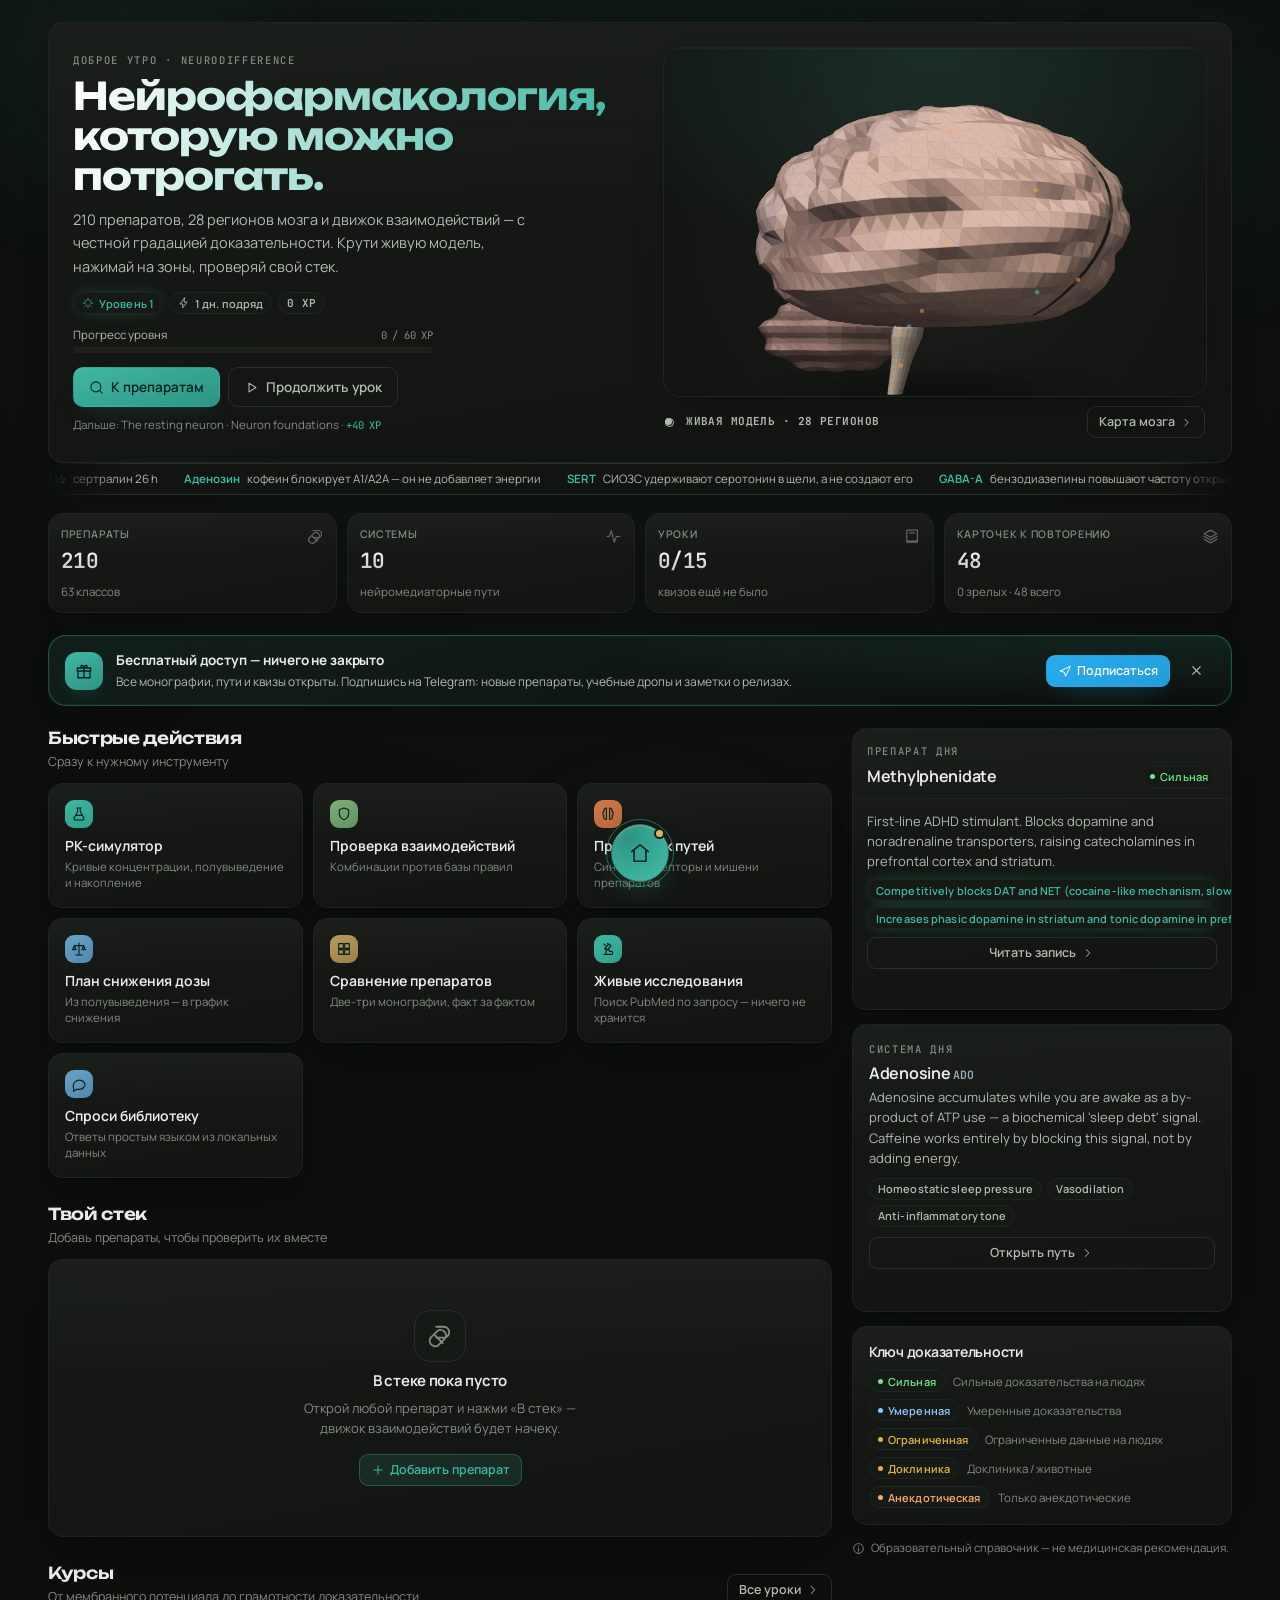
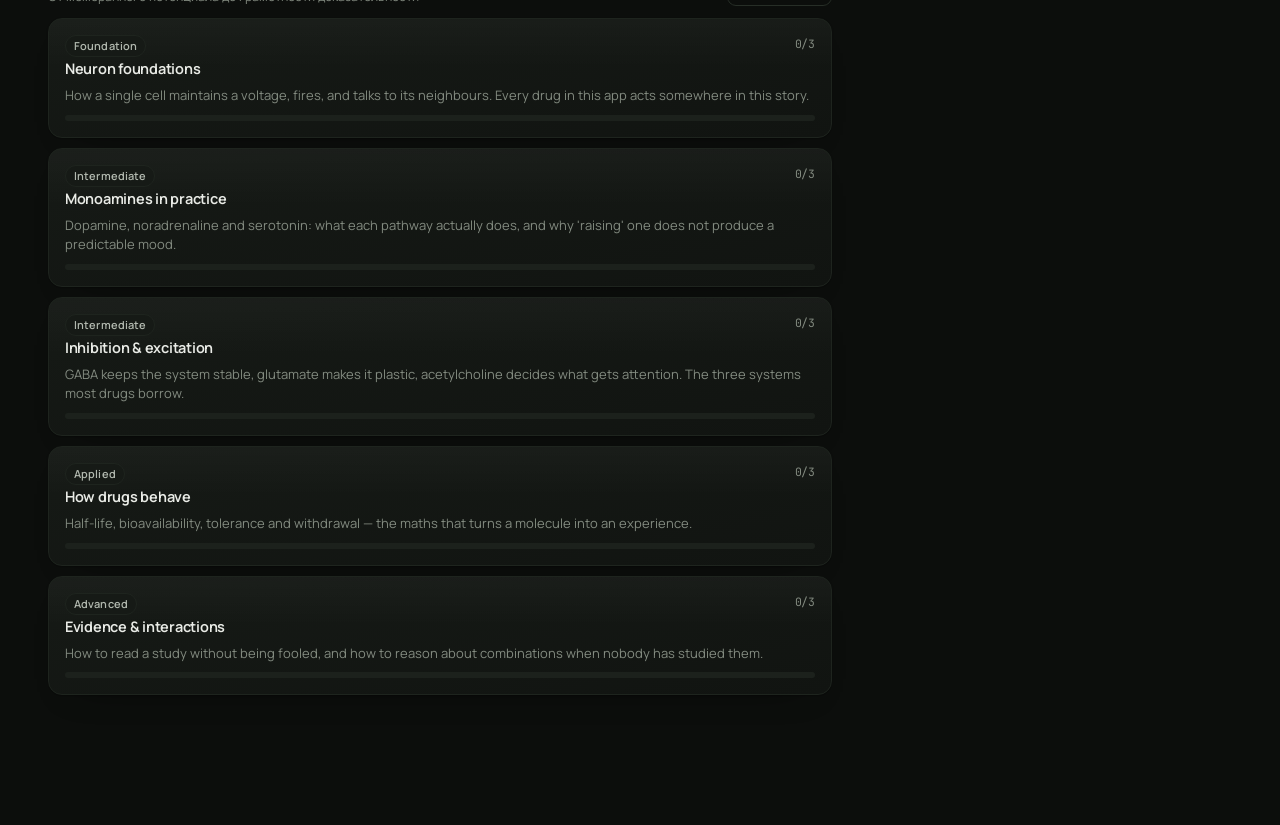
==== commit 0371c8ba: "update v5/index.html" ====
--- a/v5/index.html
+++ b/v5/index.html
@@ -27,9 +27,9 @@
       rel="stylesheet"
     />
 
-    <link rel="stylesheet" href="./app/styles.css?v=5.1.0" />
-    <link rel="stylesheet" href="./app/skin.css?v=5.1.0" />
-    <link rel="stylesheet" href="./app/clinic.css?v=5.1.0" />
+    <link rel="stylesheet" href="./app/styles.css?v=5.2.0" />
+    <link rel="stylesheet" href="./app/skin.css?v=5.2.0" />
+    <link rel="stylesheet" href="./app/clinic.css?v=5.2.0" />
   </head>
   <body>
     <div id="root">
@@ -42,6 +42,6 @@
         </div>
       </noscript>
     </div>
-    <script type="module" src="./app/main.js?v=5.1.0"></script>
+    <script type="module" src="./app/main.js?v=5.2.0"></script>
   </body>
 </html>
--- a/v5/app/skin.css
+++ b/v5/app/skin.css
@@ -475,3 +475,172 @@
   .home-brain-frame { height: clamp(230px, 56vw, 300px); }
   .home-lede { font-size: 14px; }
 }
+
+/* Subscribe-plate icon badge: styles.css hardcodes a teal->violet gradient;
+   retone it to the active accent so no violet leaks into v5. */
+.sub-plate .sp-ico {
+  background: linear-gradient(150deg, var(--accent), var(--accent-2));
+  color: var(--accent-ink);
+  box-shadow: 0 8px 20px -10px var(--accent-glow);
+}
+
+/* ============================================================
+   NeuroDifference v5.2 — ORB NAVIGATION (zero bars)
+   One floating orb opens a unified navigator: a spatial section
+   index (empty query) + universal command palette (typed query).
+   Animations: transform/opacity only. Static blur on the scrim.
+   ============================================================ */
+
+/* Legacy chrome is gone for good. */
+.topbar, .bottom-nav, .topnav, .menu-btn, .drawer-host { display: none !important; }
+
+/* Reclaim the space the bars used to occupy. */
+.view {
+  padding-top: calc(env(safe-area-inset-top, 0px) + 22px);
+  padding-bottom: 104px;
+}
+
+/* ---- the orb ---- */
+.nav-orb {
+  position: fixed;
+  left: 50%;
+  bottom: calc(18px + env(safe-area-inset-bottom, 0px));
+  transform: translateX(-50%);
+  z-index: 110;
+  width: 58px; height: 58px;
+  border-radius: 50%;
+  display: grid; place-items: center;
+  cursor: pointer;
+  border: 1px solid color-mix(in srgb, var(--accent) 50%, var(--line));
+  background: radial-gradient(120% 120% at 30% 25%, var(--accent-2), var(--accent) 72%);
+  color: var(--accent-ink);
+  box-shadow: 0 12px 30px -10px var(--accent-glow), 0 2px 8px rgba(0,0,0,.45), inset 0 1px 0 rgba(255,255,255,.28);
+  transition: transform .25s var(--spring), opacity .2s var(--ease);
+  -webkit-tap-highlight-color: transparent;
+}
+.nav-orb:hover { transform: translateX(-50%) scale(1.07); }
+.nav-orb:active { transform: translateX(-50%) scale(.93); }
+.nav-orb:focus-visible { outline: 2px solid var(--accent); outline-offset: 3px; }
+.nav-orb-ico { display: grid; place-items: center; position: relative; z-index: 2; }
+.nav-orb-ring {
+  position: absolute; inset: -6px; border-radius: 50%;
+  border: 1.5px solid var(--accent); opacity: .5; pointer-events: none;
+  animation: orbRing 2.8s var(--ease) infinite;
+}
+@keyframes orbRing {
+  0% { transform: scale(.86); opacity: .5; }
+  70% { transform: scale(1.2); opacity: 0; }
+  100% { transform: scale(1.2); opacity: 0; }
+}
+.nav-orb-dot { position: absolute; top: 5px; right: 5px; z-index: 3; }
+.layer-open .nav-orb { opacity: 0; transform: translateX(-50%) scale(.7); pointer-events: none; }
+
+/* ---- navigator overlay ---- */
+.navx-host {
+  position: fixed; inset: 0; z-index: 150;
+  display: grid; place-items: center;
+  padding: max(16px, env(safe-area-inset-top, 0px)) 16px max(16px, env(safe-area-inset-bottom, 0px));
+}
+.navx-scrim {
+  position: absolute; inset: 0;
+  background: rgba(6, 8, 7, .74);
+  backdrop-filter: blur(7px); -webkit-backdrop-filter: blur(7px);
+  opacity: 0; transition: opacity .22s var(--ease);
+}
+.navx-host.open .navx-scrim { opacity: 1; }
+.navx-panel {
+  position: relative;
+  width: min(760px, 100%);
+  max-height: min(86dvh, 860px);
+  display: flex; flex-direction: column; overflow: hidden;
+  background: linear-gradient(180deg, var(--bg-2), var(--bg-1));
+  border: 1px solid color-mix(in srgb, var(--accent) 22%, var(--line));
+  border-radius: 24px;
+  box-shadow: var(--shadow-3), 0 40px 80px -44px var(--accent-glow);
+  opacity: 0; transform: scale(.96) translateY(8px);
+  transition: opacity .22s var(--ease), transform .26s var(--spring);
+}
+.navx-host.open .navx-panel { opacity: 1; transform: none; }
+
+.navx-search {
+  flex: none; display: flex; align-items: center; gap: 10px;
+  padding: 14px 16px; border-bottom: 1px solid var(--line-soft); color: var(--text-3);
+}
+.navx-search input {
+  flex: 1; min-width: 0; background: none; border: 0; outline: none;
+  color: var(--text); font: inherit; font-size: 16px;
+}
+.navx-search input::placeholder { color: var(--text-3); }
+.navx-kbd {
+  flex: none; font-family: var(--mono); font-size: 11px; color: var(--text-3);
+  border: 1px solid var(--line); border-radius: 6px; padding: 2px 6px;
+}
+.navx-x { flex: none; }
+
+.navx-body { flex: 1; overflow-y: auto; overscroll-behavior: contain; padding: 16px; }
+.navx-grid[hidden], .navx-results[hidden] { display: none; }
+.navx-group + .navx-group { margin-top: 18px; }
+.navx-glabel {
+  font-family: var(--mono); font-size: 10.5px; letter-spacing: .16em;
+  text-transform: uppercase; color: var(--accent-2); margin: 0 2px 10px;
+}
+.navx-tiles { display: grid; grid-template-columns: repeat(2, minmax(0, 1fr)); gap: 10px; }
+.navx-tile {
+  display: flex; align-items: center; gap: 11px; min-width: 0;
+  padding: 12px 13px; border-radius: 16px; text-decoration: none; color: var(--text);
+  background: var(--bg-2); border: 1px solid var(--line-soft);
+  opacity: 0; transform: translateY(8px) scale(.98);
+  transition: transform .18s var(--ease), border-color .15s, background .15s;
+}
+.navx-host.open .navx-tile {
+  opacity: 1; transform: none;
+  animation: tileBloom .34s var(--spring) backwards;
+  animation-delay: var(--d, 0ms);
+}
+@keyframes tileBloom { from { opacity: 0; transform: translateY(8px) scale(.98); } }
+.navx-tile:hover { border-color: color-mix(in srgb, var(--accent) 45%, var(--line)); background: var(--bg-3); transform: translateY(-2px); text-decoration: none; }
+.navx-tile:focus-visible { outline: 2px solid var(--accent); outline-offset: 2px; }
+.navx-tile.active { border-color: var(--accent); background: var(--accent-soft); }
+.navx-ico {
+  flex: none; width: 40px; height: 40px; border-radius: 12px;
+  display: grid; place-items: center; color: var(--accent);
+  background: var(--accent-soft); border: 1px solid color-mix(in srgb, var(--accent) 25%, transparent);
+}
+.navx-label { flex: 1; min-width: 0; font-size: 13.5px; font-weight: 650; letter-spacing: -.01em; overflow: hidden; text-overflow: ellipsis; white-space: nowrap; }
+.navx-count {
+  flex: none; font-family: var(--mono); font-size: 11px; font-weight: 600; color: var(--text-2);
+  background: var(--bg-3); border: 1px solid var(--line-soft); border-radius: 999px; padding: 2px 8px;
+}
+.navx-tile.active .navx-count { color: var(--accent); border-color: color-mix(in srgb, var(--accent) 35%, transparent); }
+
+.navx-rgroup { font-family: var(--mono); font-size: 10px; letter-spacing: .14em; text-transform: uppercase; color: var(--text-3); padding: 10px 4px 5px; }
+.navx-item { display: flex; align-items: center; gap: 11px; padding: 10px 11px; border-radius: 12px; color: var(--text); text-decoration: none; }
+.navx-item:hover, .navx-item.active { background: var(--accent-soft); text-decoration: none; }
+.navx-item > svg:first-child { color: var(--accent); flex: none; }
+.navx-item > svg:last-child { color: var(--text-3); flex: none; }
+.navx-grow { flex: 1; min-width: 0; display: flex; flex-direction: column; }
+.navx-grow .t { font-size: 13.5px; font-weight: 600; }
+.navx-grow .s { font-size: 11.5px; color: var(--text-3); white-space: nowrap; overflow: hidden; text-overflow: ellipsis; }
+.navx-empty { padding: 30px 14px; text-align: center; color: var(--text-3); font-size: 13px; }
+
+.navx-foot { flex: none; display: flex; align-items: center; justify-content: space-between; gap: 12px; padding: 10px 16px; border-top: 1px solid var(--line-soft); }
+.navx-hint { font-family: var(--mono); font-size: 10.5px; color: var(--text-3); letter-spacing: .02em; }
+
+@media (max-width: 600px) {
+  .navx-host { padding: 0; place-items: stretch; }
+  .navx-panel { width: 100%; height: 100dvh; max-height: 100dvh; border-radius: 0; border: 0; }
+  .navx-search { padding-top: calc(14px + env(safe-area-inset-top, 0px)); }
+  .navx-foot { padding-bottom: calc(10px + env(safe-area-inset-bottom, 0px)); }
+  .navx-kbd, .navx-keys { display: none; }
+}
+@media (min-width: 760px) { .navx-tiles { grid-template-columns: repeat(3, minmax(0, 1fr)); } }
+@media (min-width: 1000px) { .navx-tiles { grid-template-columns: repeat(4, minmax(0, 1fr)); } }
+
+@media (prefers-reduced-motion: reduce) {
+  .nav-orb-ring { animation: none; }
+  .navx-host.open .navx-tile { animation: none; }
+  .navx-panel, .navx-scrim { transition: none; }
+}
+[data-motion="off"] .nav-orb-ring { animation: none; }
+[data-motion="off"] .navx-host.open .navx-tile { animation: none; }
+[data-motion="off"] .navx-panel { transition: opacity .15s; transform: none; }
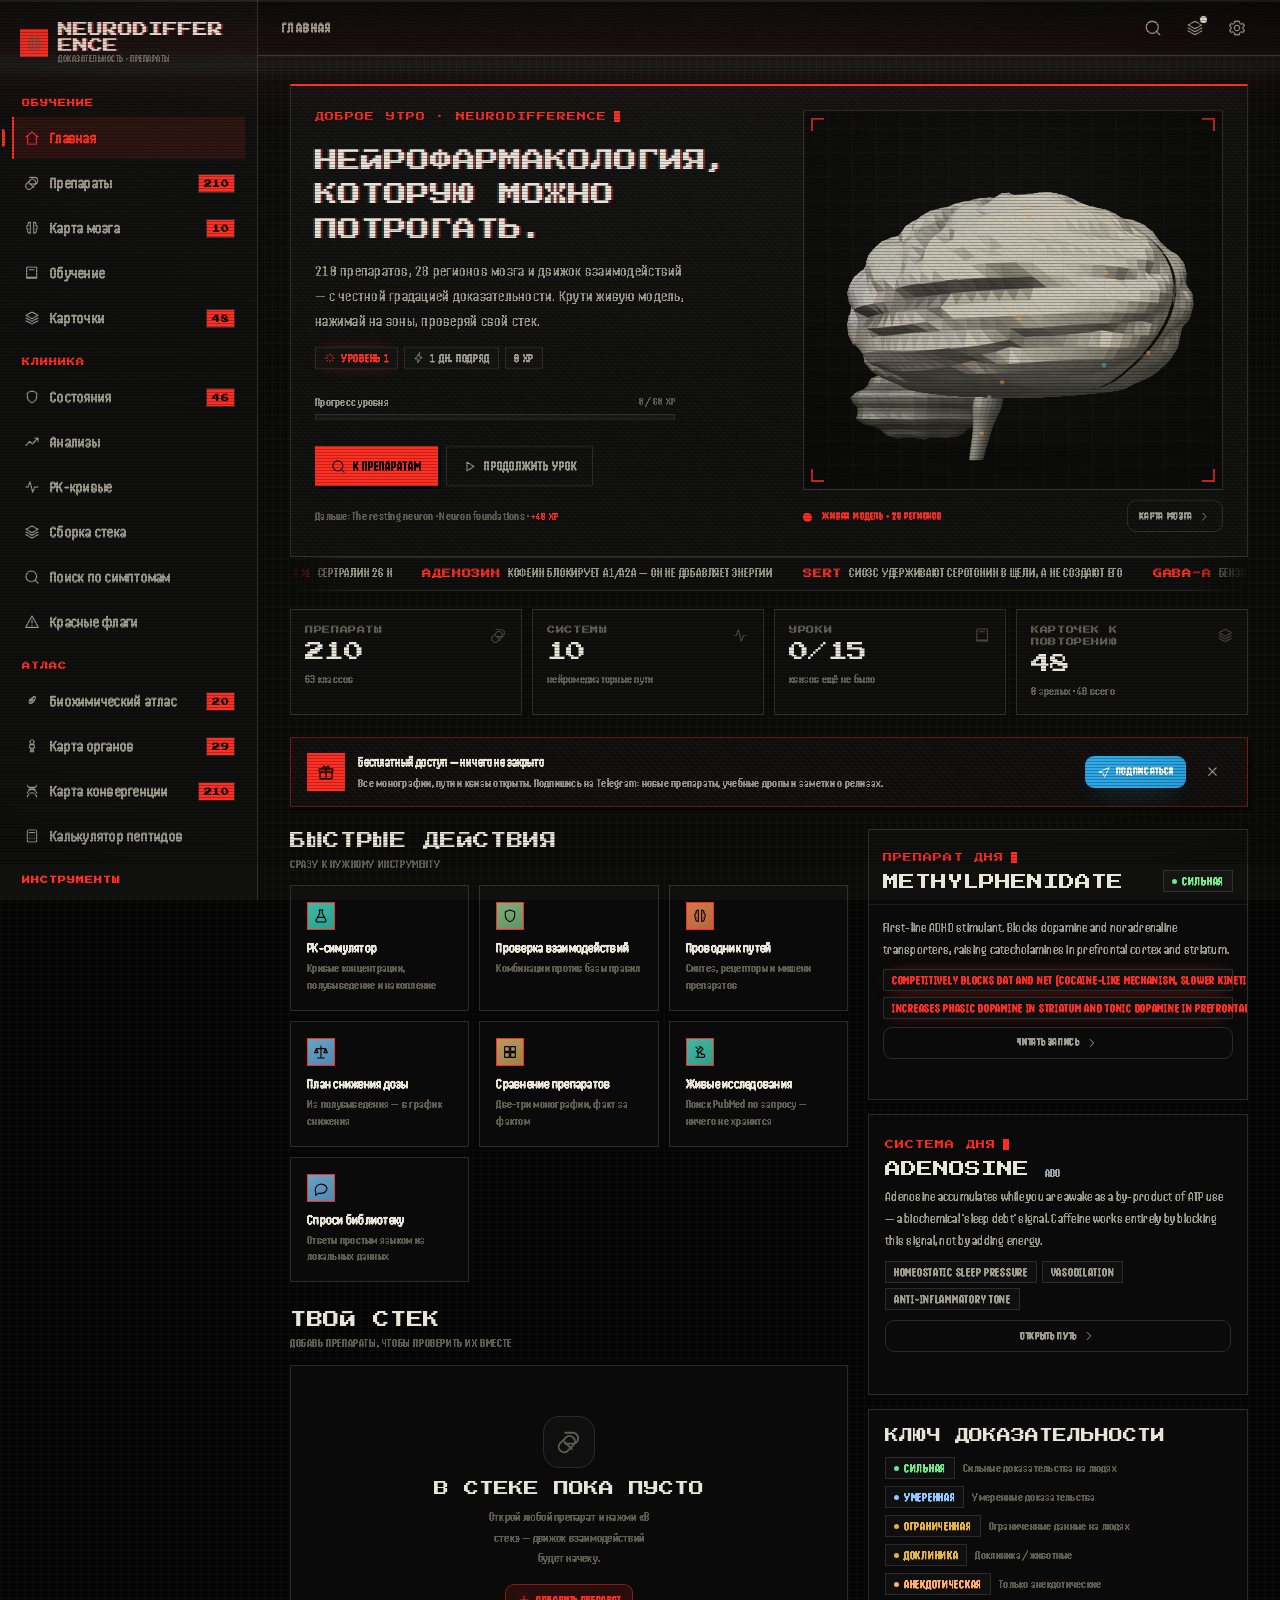
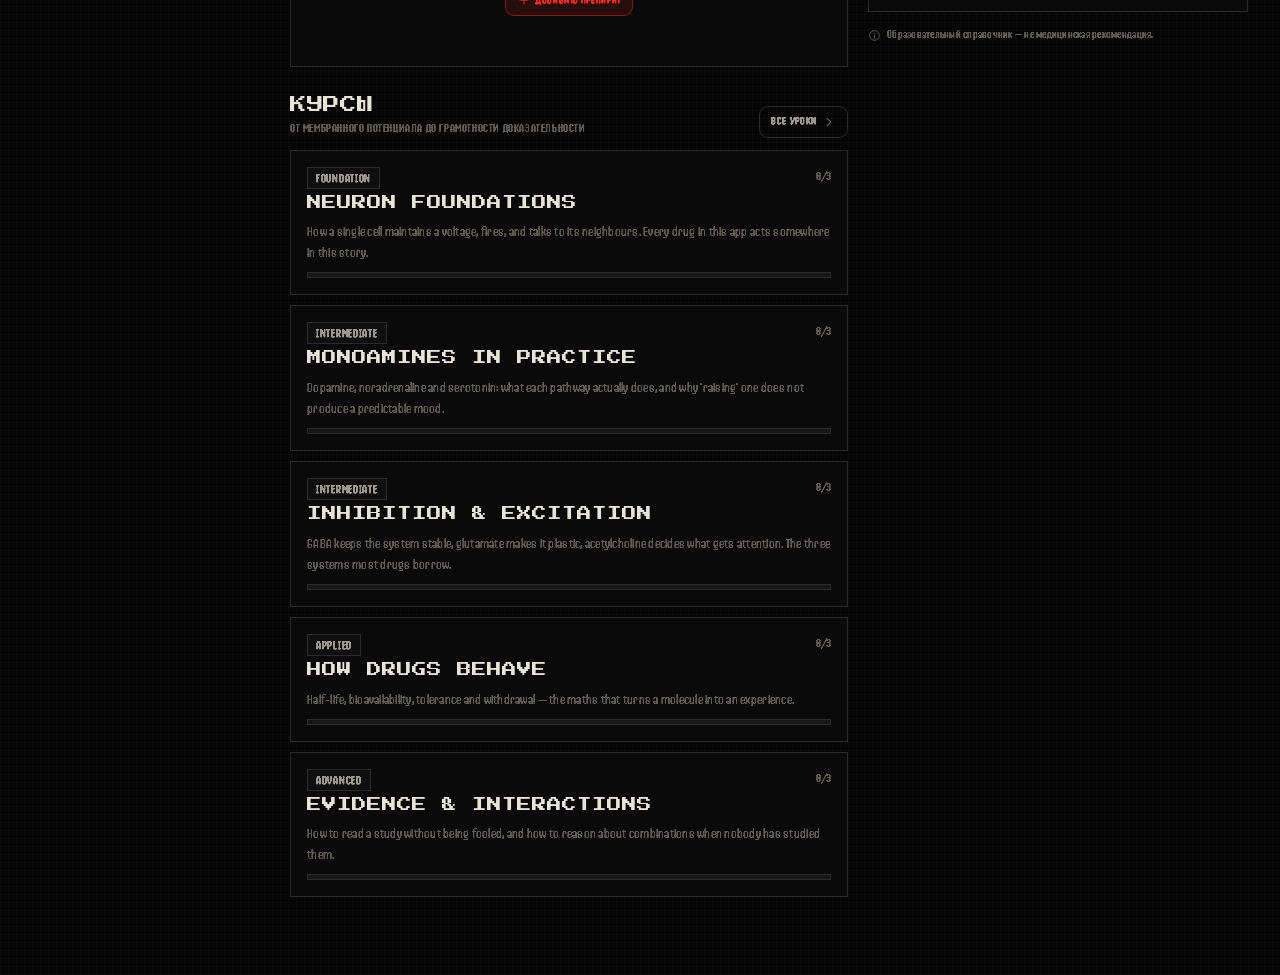
==== commit 719321db: "update v5/index.html" ====
--- a/v5/index.html
+++ b/v5/index.html
@@ -3,12 +3,12 @@
   <head>
     <meta charset="utf-8" />
     <meta name="viewport" content="width=device-width, initial-scale=1, viewport-fit=cover" />
-    <title>NeuroDifference v5 — Field Lab</title>
+    <title>NeuroDifference v5 — Terminal Brutalism</title>
     <meta
       name="description"
       content="NeuroDifference v5 test build: redesigned interface and 3D brain, isolated from the main site."
     />
-    <meta name="theme-color" content="#0c0e0c" />
+    <meta name="theme-color" content="#050505" />
     <meta name="color-scheme" content="dark" />
     <meta name="apple-mobile-web-app-capable" content="yes" />
     <meta name="apple-mobile-web-app-status-bar-style" content="black-translucent" />
@@ -23,25 +23,25 @@
     <link rel="preconnect" href="https://fonts.googleapis.com" />
     <link rel="preconnect" href="https://fonts.gstatic.com" crossorigin />
     <link
-      href="https://fonts.googleapis.com/css2?family=Unbounded:wght@600;700;800&family=Manrope:wght@400;500;600;700;800&family=JetBrains+Mono:wght@400;500;600&display=swap"
+      href="https://fonts.googleapis.com/css2?family=Press+Start+2P&family=Handjet:wght@400;500;700&display=swap"
       rel="stylesheet"
     />
 
-    <link rel="stylesheet" href="./app/styles.css?v=5.2.0" />
-    <link rel="stylesheet" href="./app/skin.css?v=5.2.0" />
-    <link rel="stylesheet" href="./app/clinic.css?v=5.2.0" />
+    <link rel="stylesheet" href="./app/styles.css?v=5.3.0" />
+    <link rel="stylesheet" href="./app/skin.css?v=5.3.0" />
+    <link rel="stylesheet" href="./app/clinic.css?v=5.3.0" />
   </head>
   <body>
     <div id="root">
       <noscript>
-        <div style="padding: 32px; font-family: system-ui, sans-serif; color: #e6e8eb; background: #0a0f0d; min-height: 100dvh">
+        <div style="padding: 32px; font-family: system-ui, sans-serif; color: #e8e4d8; background: #050505; min-height: 100dvh">
           <h1 style="font-size: 20px; margin-bottom: 8px">NeuroDifference v5 needs JavaScript</h1>
-          <p style="color: #a9b2bf; font-size: 14px; line-height: 1.6; max-width: 46ch">
+          <p style="color: #9c988c; font-size: 14px; line-height: 1.6; max-width: 46ch">
             This test build renders on the device. Enable JavaScript to use it.
           </p>
         </div>
       </noscript>
     </div>
-    <script type="module" src="./app/main.js?v=5.2.0"></script>
+    <script type="module" src="./app/main.js?v=5.3.0"></script>
   </body>
 </html>
--- a/v5/app/skin.css
+++ b/v5/app/skin.css
@@ -1,646 +1,673 @@
 /* ==========================================================================
-   NeuroDifference v5 — Field Lab skin
-   Loaded AFTER styles.css + clinic.css. Warm graphite, mineral accents,
-   matte surfaces, horizontal section strip instead of the desktop sidebar.
-   Budget: animate transform/opacity only. No blurred animated layers.
-   One grain tile (body::after). Honors data-motion="off" + reduced-motion.
+   NeuroDifference v5 — TERMINAL BRUTALISM / CRT skin
+   Loaded AFTER styles.css + clinic.css. Hard monochrome (deep black + burnt
+   bone) on a coarse pixel grid, ONE sharp red accent. Early-3D wireframe
+   motifs, dithering, scanlines, static grain, flicker, VHS tracking, glitch.
+   Blocky pixel type: Press Start 2P (display) + Handjet (body), both Cyrillic.
+   Budget: animate transform/opacity ONLY. One grain tile. Static overlays.
+   Honors prefers-reduced-motion + data-motion="off". Bars restored (no orb).
    ========================================================================== */
 
 /* --------------------------------------------------------------------------
-   1. Tokens — forced with :root:root so stored v4 accents/skins can't leak
+   1. Tokens — :root:root so stored v4 accents/skins can't leak
    -------------------------------------------------------------------------- */
 
 :root:root {
   color-scheme: dark;
 
-  --bg: #0c0e0c;
-  --bg-1: #111411;
-  --bg-2: #161a16;
-  --bg-3: #1c211c;
-  --bg-elev: #1a1f1a;
-  --line: #272e27;
-  --line-soft: #1e241e;
-
-  --text: #e9ebe6;
-  --text-2: #b2b9af;
-  --text-3: #838b80;
-
-  --accent: #3fb8a3;
-  --accent-2: #2e9484;
-  --accent-ink: #05201c;
-  --accent-soft: rgba(63, 184, 163, 0.13);
-  --accent-line: rgba(63, 184, 163, 0.34);
-
-  --good: #6fc793;
-  --ok: #82b4d9;
-  --warn: #d9b36c;
-  --bad: #e07a5f;
-  --critical: #e05252;
-
-  --radius-s: 10px;
-  --radius: 14px;
-  --radius-l: 18px;
-  --radius-xl: 24px;
-
-  --shadow-1: 0 1px 2px rgba(0, 0, 0, 0.32);
-  --shadow-2: 0 10px 30px -18px rgba(0, 0, 0, 0.6);
-  --shadow-3: 0 24px 60px -32px rgba(0, 0, 0, 0.72);
-
-  --ease: cubic-bezier(0.22, 0.61, 0.36, 1);
-  --e-out: cubic-bezier(0.22, 0.61, 0.36, 1);
-  --e-spring: cubic-bezier(0.2, 0.9, 0.25, 1.04);
-  --t-1: 120ms;
-  --t-2: 180ms;
-  --t-3: 280ms;
-
-  --glass: color-mix(in srgb, var(--bg-2) 82%, transparent);
-  --glass-line: color-mix(in srgb, var(--text) 9%, transparent);
-  --accent-glow: color-mix(in srgb, var(--accent) 38%, transparent);
+  --bg: #050505;
+  --bg-1: #0a0a0a;
+  --bg-2: #0f0f0f;
+  --bg-3: #161616;
+  --bg-elev: #0c0c0c;
+  --line: #2b2b2b;
+  --line-soft: #1c1c1c;
+
+  --text: #e8e4d8;
+  --text-2: #9c988c;
+  --text-3: #605c52;
+
+  --accent: #ff2a1f;
+  --accent-2: #c4160c;
+  --accent-ink: #0a0000;
+  --accent-soft: rgba(255, 42, 31, 0.12);
+  --accent-line: rgba(255, 42, 31, 0.45);
+
+  /* Monochrome semantics: grey mass, red for danger. */
+  --good: #9c988c;
+  --ok: #c8c4b8;
+  --warn: #e8e4d8;
+  --bad: #ff2a1f;
+  --critical: #ff2a1f;
+
+  /* Brutalism: zero radius, hard offset shadows. */
+  --radius-s: 0px;
+  --radius: 0px;
+  --radius-l: 0px;
+  --radius-xl: 0px;
+
+  --shadow-1: 0 0 0 1px var(--line);
+  --shadow-2: 4px 4px 0 rgba(0, 0, 0, 0.7);
+  --shadow-3: 7px 7px 0 rgba(0, 0, 0, 0.8);
+
+  --ease: cubic-bezier(0.2, 0.8, 0.2, 1);
+  --e-out: cubic-bezier(0.2, 0.8, 0.2, 1);
+  --e-spring: cubic-bezier(0.2, 0.9, 0.25, 1);
+  --t-1: 90ms;
+  --t-2: 130ms;
+  --t-3: 200ms;
+
+  --glass: var(--bg-1);
+  --glass-line: var(--line);
+  --accent-glow: rgba(255, 42, 31, 0.4);
   --ring: 0 0 0 2px var(--bg);
 
-  /* v5 type system: distinctive display + humanist body + technical mono.
-     Overriding --sans/--mono re-fonts every existing rule that uses them. */
-  --sans: "Manrope", system-ui, -apple-system, "Segoe UI", Roboto, Helvetica, Arial, sans-serif;
-  --mono: "JetBrains Mono", ui-monospace, "SF Mono", SFMono-Regular, Menlo, Consolas, monospace;
-  --display: "Unbounded", "Manrope", system-ui, sans-serif;
-}
-
-/* Skin temperature variants (settings: field / slate / oxide). */
+  /* Bar geometry restored (root defaults). */
+  --top-h: 56px;
+  --nav-h: 62px;
+  --sidebar-w: 258px;
+
+  /* Pixel type system — both faces cover Cyrillic. */
+  --sans: "Handjet", "Press Start 2P", ui-monospace, "SF Mono", Menlo, Consolas, monospace;
+  --mono: "Handjet", ui-monospace, "SF Mono", Menlo, Consolas, monospace;
+  --display: "Press Start 2P", "Handjet", ui-monospace, monospace;
+}
+
+/* Skin variants stay monochrome (cool / neutral / warm grey), red accent. */
 :root[data-skin="slate"]:root {
-  --bg: #0b0e11;
-  --bg-1: #101418;
-  --bg-2: #151a1f;
-  --bg-3: #1b2127;
-  --bg-elev: #191f25;
-  --line: #262e36;
-  --line-soft: #1d242b;
-  --text: #e7eaee;
-  --text-2: #aeb7c0;
-  --text-3: #7f8994;
+  --bg: #040506; --bg-1: #090a0c; --bg-2: #0e0f12; --bg-3: #15161a;
+  --bg-elev: #0b0c0e; --line: #2a2c31; --line-soft: #1b1d21;
+  --text: #e6e8ec; --text-2: #9a9ca2; --text-3: #5e6066;
 }
 :root[data-skin="oxide"]:root {
-  --bg: #100d0a;
-  --bg-1: #15110d;
-  --bg-2: #1b1611;
-  --bg-3: #221c15;
-  --bg-elev: #201a13;
-  --line: #32291e;
-  --line-soft: #261f16;
-  --text: #ece7df;
-  --text-2: #bcb2a4;
-  --text-3: #8d8375;
-}
-
-/* Mineral accent set (settings picker). Custom hex still wins via inline. */
-:root[data-accent="moss"]:root {
-  --accent: #3fb8a3; --accent-2: #2e9484; --accent-ink: #05201c;
-  --accent-soft: rgba(63, 184, 163, 0.13); --accent-line: rgba(63, 184, 163, 0.34);
-}
-:root[data-accent="oxide"]:root {
-  --accent: #d17a4b; --accent-2: #b25e33; --accent-ink: #261006;
-  --accent-soft: rgba(209, 122, 75, 0.13); --accent-line: rgba(209, 122, 75, 0.34);
+  --bg: #060403; --bg-1: #0c0908; --bg-2: #120e0c; --bg-3: #1a1512;
+  --bg-elev: #0e0b09; --line: #322a26; --line-soft: #221c19;
+  --text: #ece6dc; --text-2: #a2988a; --text-3: #665c50;
+}
+
+/* Accent picker stays inside the red / bone brutalist family. */
+:root[data-accent="moss"]:root,
+:root[data-accent="sage"]:root {
+  --accent: #ff2a1f; --accent-2: #c4160c; --accent-ink: #0a0000;
+  --accent-soft: rgba(255, 42, 31, 0.12); --accent-line: rgba(255, 42, 31, 0.45);
+}
+:root[data-accent="oxide"]:root,
+:root[data-accent="dune"]:root {
+  --accent: #ff5a2a; --accent-2: #cc3a12; --accent-ink: #0a0200;
+  --accent-soft: rgba(255, 90, 42, 0.12); --accent-line: rgba(255, 90, 42, 0.45);
+}
+:root[data-accent="clay"]:root {
+  --accent: #d42a1f; --accent-2: #a0160c; --accent-ink: #0a0000;
+  --accent-soft: rgba(212, 42, 31, 0.14); --accent-line: rgba(212, 42, 31, 0.5);
 }
 :root[data-accent="slate"]:root {
-  --accent: #6ba3c7; --accent-2: #4d84a8; --accent-ink: #081820;
-  --accent-soft: rgba(107, 163, 199, 0.13); --accent-line: rgba(107, 163, 199, 0.34);
-}
-:root[data-accent="dune"]:root {
-  --accent: #b89b5e; --accent-2: #9a7f45; --accent-ink: #221a08;
-  --accent-soft: rgba(184, 155, 94, 0.13); --accent-line: rgba(184, 155, 94, 0.34);
-}
-:root[data-accent="sage"]:root {
-  --accent: #7fae7a; --accent-2: #618f5c; --accent-ink: #0e1c0c;
-  --accent-soft: rgba(127, 174, 122, 0.13); --accent-line: rgba(127, 174, 122, 0.34);
-}
-:root[data-accent="clay"]:root {
-  --accent: #c96f5a; --accent-2: #a95542; --accent-ink: #240d07;
-  --accent-soft: rgba(201, 111, 90, 0.13); --accent-line: rgba(201, 111, 90, 0.34);
-}
-
-/* --------------------------------------------------------------------------
-   2. Ambient stage — soft radial light, no blurred animated divs
+  --accent: #e8e4d8; --accent-2: #b8b4a8; --accent-ink: #0a0a0a;
+  --accent-soft: rgba(232, 228, 216, 0.1); --accent-line: rgba(232, 228, 216, 0.4);
+}
+
+/* --------------------------------------------------------------------------
+   2. CRT stage — pixel grid, scanlines, vignette, ONE grain tile, flicker,
+      VHS tracking band, rolling sync line. Transform/opacity only.
    -------------------------------------------------------------------------- */
 
 body {
   background:
-    radial-gradient(120% 80% at 50% -10%, color-mix(in srgb, var(--accent) 7%, transparent), transparent 60%),
+    repeating-linear-gradient(0deg, rgba(232, 228, 216, 0.022) 0 1px, transparent 1px 8px),
+    repeating-linear-gradient(90deg, rgba(232, 228, 216, 0.022) 0 1px, transparent 1px 8px),
     var(--bg);
-}
-
+  font-family: var(--sans);
+  font-size: 17px;
+  line-height: 1.5;
+  letter-spacing: 0.015em;
+  -webkit-font-smoothing: none;
+  text-rendering: optimizeSpeed;
+}
+
+/* Scanlines + vignette (static overlay above everything, click-through). */
 body::before {
+  content: "";
+  position: fixed;
+  inset: 0;
+  z-index: 9991;
+  pointer-events: none;
   background:
-    radial-gradient(34% 40% at 14% 8%, color-mix(in srgb, var(--accent) 16%, transparent), transparent 72%),
-    radial-gradient(28% 32% at 86% 4%, color-mix(in srgb, var(--accent-2) 13%, transparent), transparent 72%),
-    radial-gradient(30% 30% at 52% 0%, rgba(255, 255, 255, 0.04), transparent 72%);
+    repeating-linear-gradient(0deg, rgba(0, 0, 0, 0.26) 0 1px, transparent 1px 3px),
+    radial-gradient(125% 105% at 50% 50%, transparent 52%, rgba(0, 0, 0, 0.6) 100%);
   filter: none;
-  animation: nd-ambient 30s ease-in-out infinite alternate;
-}
-@keyframes nd-ambient {
-  0% { transform: translate3d(-1.5%, -1%, 0) scale(1); opacity: 0.8; }
-  100% { transform: translate3d(1.5%, 1.5%, 0) scale(1.05); opacity: 1; }
-}
-
+  animation: none;
+}
+
+/* Static grain — one tiled turbulence pattern. */
 body::after {
-  opacity: 0.34;
-  background-image: radial-gradient(color-mix(in srgb, var(--text) 9%, transparent) 1px, transparent 1px);
-  background-size: 28px 28px;
-}
-
-/* Shell ambient blobs (markup: .bgfx > i x3). Transform-only drift. */
-.bgfx { position: fixed; inset: 0; z-index: 0; pointer-events: none; overflow: hidden; }
-.bgfx i {
-  position: absolute;
-  border-radius: 50%;
-  opacity: 0.5;
-  will-change: transform;
-}
+  content: "";
+  position: fixed;
+  inset: 0;
+  z-index: 9992;
+  pointer-events: none;
+  opacity: 0.05;
+  background-image: url("data:image/svg+xml,%3Csvg xmlns='http://www.w3.org/2000/svg' width='120' height='120'%3E%3Cfilter id='n'%3E%3CfeTurbulence type='fractalNoise' baseFrequency='0.9' numOctaves='2' stitchTiles='stitch'/%3E%3C/filter%3E%3Crect width='100%25' height='100%25' filter='url(%23n)'/%3E%3C/svg%3E");
+  background-size: 120px 120px;
+}
+
+/* .bgfx > i x3 repurposed as CRT motion layers (markup already in shell). */
+.bgfx { position: fixed; inset: 0; z-index: 9990; pointer-events: none; overflow: hidden; }
+.bgfx i { position: absolute; inset: 0; border-radius: 0; opacity: 1; will-change: transform, opacity; }
+
+/* Flicker — subtle brightness instability. */
 .bgfx i:nth-child(1) {
-  width: 52vmax; height: 52vmax; left: -18vmax; top: -22vmax;
-  background: radial-gradient(closest-side, color-mix(in srgb, var(--accent) 12%, transparent), transparent 70%);
-  animation: nd-drift-a 38s ease-in-out infinite alternate;
-}
+  width: auto; height: auto; left: 0; top: 0; right: 0; bottom: 0;
+  background: rgba(232, 228, 216, 0.025);
+  animation: crt-flicker 5s steps(1, end) infinite;
+}
+@keyframes crt-flicker {
+  0%, 100% { opacity: 0.2; }
+  7% { opacity: 0.55; }
+  9% { opacity: 0.1; }
+  31% { opacity: 0.4; }
+  33% { opacity: 0.15; }
+  58% { opacity: 0.6; }
+  60% { opacity: 0.2; }
+  81% { opacity: 0.45; }
+  83% { opacity: 0.1; }
+}
+
+/* VHS tracking band — a distorted horizontal sweep. */
 .bgfx i:nth-child(2) {
-  width: 44vmax; height: 44vmax; right: -16vmax; top: -10vmax;
-  background: radial-gradient(closest-side, color-mix(in srgb, var(--accent-2) 10%, transparent), transparent 70%);
-  animation: nd-drift-b 46s ease-in-out infinite alternate;
-}
+  left: 0; right: 0; top: 0; bottom: auto;
+  width: auto; height: 14vh;
+  background: linear-gradient(180deg, transparent, rgba(255, 42, 31, 0.05) 38%, rgba(232, 228, 216, 0.07) 52%, rgba(255, 42, 31, 0.04) 64%, transparent);
+  animation: crt-track 11s linear infinite;
+}
+@keyframes crt-track {
+  0% { transform: translateY(-20vh); opacity: 0; }
+  6% { opacity: 0.9; }
+  94% { opacity: 0.9; }
+  100% { transform: translateY(120vh); opacity: 0; }
+}
+
+/* Rolling sync line — bright scan drift. */
 .bgfx i:nth-child(3) {
-  width: 60vmax; height: 60vmax; left: 22vw; bottom: -34vmax;
-  background: radial-gradient(closest-side, rgba(255, 255, 255, 0.03), transparent 70%);
-  animation: nd-drift-a 54s ease-in-out infinite alternate-reverse;
-}
-@keyframes nd-drift-a {
-  from { transform: translate3d(0, 0, 0) scale(1); }
-  to { transform: translate3d(4vw, 3vh, 0) scale(1.08); }
-}
-@keyframes nd-drift-b {
-  from { transform: translate3d(0, 0, 0) scale(1.04); }
-  to { transform: translate3d(-3vw, 4vh, 0) scale(1); }
-}
-
-::selection { background: color-mix(in srgb, var(--accent) 32%, transparent); color: var(--text); }
+  left: 0; right: 0; top: 0; bottom: auto;
+  width: auto; height: 2px;
+  background: rgba(232, 228, 216, 0.08);
+  animation: crt-roll 7.5s linear infinite;
+}
+@keyframes crt-roll {
+  0% { transform: translateY(-4vh); }
+  100% { transform: translateY(104vh); }
+}
+
+::selection { background: var(--accent); color: var(--accent-ink); }
 
 * { scrollbar-width: thin; scrollbar-color: var(--line) transparent; }
 ::-webkit-scrollbar { width: 10px; height: 10px; }
-::-webkit-scrollbar-thumb { background: var(--line); border: 3px solid var(--bg); border-radius: 99px; }
-::-webkit-scrollbar-thumb:hover { background: var(--bg-3); }
-
-:focus-visible { outline: 2px solid var(--accent-line); outline-offset: 2px; }
-
-/* --------------------------------------------------------------------------
-   3. Typography + accent surfaces
-   -------------------------------------------------------------------------- */
-
-h1, h2, h3 { letter-spacing: -0.018em; }
-.eyebrow, .metric-label { letter-spacing: 0.09em; }
+::-webkit-scrollbar-thumb { background: var(--line); border: 3px solid var(--bg); border-radius: 0; }
+::-webkit-scrollbar-thumb:hover { background: var(--accent-2); }
+::-webkit-scrollbar-corner { background: var(--bg); }
+
+:focus-visible { outline: 2px solid var(--accent); outline-offset: 2px; }
+
+/* --------------------------------------------------------------------------
+   3. Typography — blocky pixel display + terminal body, chromatic split
+   -------------------------------------------------------------------------- */
+
+h1, h2, h3, .home-title {
+  font-family: var(--display);
+  text-transform: uppercase;
+  letter-spacing: 0;
+  line-height: 1.4;
+  font-weight: 400;
+  color: var(--text);
+}
+h1, .home-title {
+  font-size: clamp(17px, 2.6vw, 26px);
+  text-shadow: 2px 0 rgba(255, 42, 31, 0.5), -2px 0 rgba(90, 200, 255, 0.26);
+}
+h2 { font-size: clamp(13px, 1.7vw, 17px); }
+h3 { font-size: 12px; line-height: 1.5; }
+
+.eyebrow {
+  font-family: var(--display);
+  font-size: 9px;
+  text-transform: uppercase;
+  letter-spacing: 0.12em;
+  color: var(--accent);
+  font-weight: 400;
+  display: inline-flex;
+  align-items: center;
+  gap: 7px;
+}
+.eyebrow::after {
+  content: "";
+  width: 6px; height: 11px;
+  background: var(--accent);
+  animation: crt-blink 1.1s steps(1, end) infinite;
+}
+@keyframes crt-blink { 0%, 49% { opacity: 1; } 50%, 100% { opacity: 0; } }
+
+.metric-label {
+  font-family: var(--display);
+  font-size: 8px;
+  text-transform: uppercase;
+  letter-spacing: 0.1em;
+  color: var(--text-3);
+}
+.stat-value {
+  font-family: var(--display);
+  font-weight: 400;
+  color: var(--text);
+  background: none;
+  -webkit-text-fill-color: var(--text);
+}
 
 .gtext {
-  background: linear-gradient(96deg, #fff 0%, var(--accent) 44%, var(--accent-2) 76%, #fff 100%);
-  background-size: 220% 100%;
-  -webkit-background-clip: text;
-  background-clip: text;
-}
-.glow-text { text-shadow: 0 0 18px var(--accent-soft), 0 0 42px color-mix(in srgb, var(--accent) 20%, transparent); }
+  background: none;
+  -webkit-background-clip: border-box;
+  background-clip: border-box;
+  -webkit-text-fill-color: var(--text);
+  color: var(--text);
+  text-shadow: 2px 0 rgba(255, 42, 31, 0.45), -2px 0 rgba(90, 200, 255, 0.22);
+}
+.glow-text { text-shadow: 0 0 12px var(--accent-glow); color: var(--accent); }
+
+a { color: var(--text); text-decoration-color: var(--accent-line); }
+a:hover { color: var(--accent); }
+p, li, td, dd { line-height: 1.55; }
+strong, b { font-weight: 700; }
+code, kbd, .mono { font-family: var(--mono); letter-spacing: 0.02em; }
+.dim { color: var(--text-3); }
+.small { font-size: 14px; }
+.tiny { font-size: 12px; }
+
+/* --------------------------------------------------------------------------
+   4. Components — flat black panels, hard 1px borders, zero radius
+   -------------------------------------------------------------------------- */
+
+.card {
+  background: var(--bg-1);
+  border: 1px solid var(--line);
+  border-radius: 0;
+  box-shadow: none;
+  position: relative;
+}
+.card.hoverable { transition: transform var(--t-2) var(--e-out); }
+.card.hoverable:hover {
+  transform: translate(-2px, -2px);
+  border-color: var(--accent-line);
+  box-shadow: 4px 4px 0 rgba(255, 42, 31, 0.4);
+}
+.card.hoverable:active { transform: translate(0, 0); box-shadow: none; }
+.compound-card { transition: transform var(--t-2) var(--e-out); }
+.compound-card:hover { transform: translate(-2px, -2px); border-color: var(--accent-line); box-shadow: 4px 4px 0 rgba(255, 42, 31, 0.35); }
 
 .hero-card {
   background:
-    radial-gradient(90% 120% at 100% 0%, var(--accent-soft), transparent 60%),
-    linear-gradient(170deg, var(--bg-2), var(--bg-1));
-  border-color: var(--accent-line);
-}
-
-.orb {
-  background:
-    radial-gradient(circle at 32% 28%, #fff 0%, rgba(255, 255, 255, 0.5) 12%, transparent 40%),
-    conic-gradient(from 0deg, var(--accent), var(--accent-2), color-mix(in srgb, var(--accent) 60%, #fff), var(--accent));
-  box-shadow: 0 0 0 1px rgba(255, 255, 255, 0.14) inset, 0 10px 30px -10px var(--accent), 0 0 44px -12px var(--accent-2);
-}
-.orb::before { border-color: var(--accent-line); }
-
-.meter > i { background: linear-gradient(90deg, var(--accent), var(--accent-2)); }
-.bar-track > i { background: linear-gradient(90deg, var(--accent), var(--accent-2)); }
-.stat-value { background: linear-gradient(180deg, #fff, var(--text-2)); -webkit-background-clip: text; background-clip: text; }
+    repeating-linear-gradient(45deg, rgba(232, 228, 216, 0.02) 0 2px, transparent 2px 4px),
+    var(--bg-1);
+  border: 1px solid var(--line);
+  border-top: 2px solid var(--accent);
+}
+
+.chip {
+  background: var(--bg-2);
+  border: 1px solid var(--line);
+  border-radius: 0;
+  font-family: var(--mono);
+  text-transform: uppercase;
+  letter-spacing: 0.06em;
+  font-size: 12px;
+}
+.pill-count {
+  background: var(--accent);
+  color: var(--accent-ink);
+  border-radius: 0;
+  font-family: var(--display);
+  font-size: 8px;
+  padding: 3px 5px;
+}
+
+.btn {
+  border-radius: 0;
+  border: 1px solid var(--line);
+  font-family: var(--sans);
+  font-weight: 700;
+  text-transform: uppercase;
+  letter-spacing: 0.08em;
+  font-size: 13px;
+  transition: transform var(--t-1) var(--e-out);
+}
+.btn:hover { background: var(--bg-3); border-color: var(--text-3); }
+.btn.primary {
+  background: var(--accent);
+  color: var(--accent-ink);
+  border-color: var(--accent);
+  box-shadow: 3px 3px 0 rgba(0, 0, 0, 0.85);
+}
+.btn.primary:hover { transform: translate(-1px, -1px); box-shadow: 4px 4px 0 rgba(0, 0, 0, 0.85); filter: none; }
+.btn.primary:active { transform: translate(2px, 2px); box-shadow: 1px 1px 0 rgba(0, 0, 0, 0.85); }
+.btn.ghost { background: transparent; }
+.btn.ghost:hover { background: transparent; border-color: var(--accent); color: var(--accent); }
+.btn.sm { font-size: 11px; letter-spacing: 0.06em; }
+
+.list-row { transition: background var(--t-1); }
+.list-row:hover { background: var(--bg-2); }
+
+.meter, .bar-track { background: var(--bg-3); border: 1px solid var(--line); border-radius: 0; }
+.meter > i, .bar-track > i {
+  background: repeating-linear-gradient(90deg, var(--accent) 0 5px, var(--accent-2) 5px 7px);
+  border-radius: 0;
+}
 
 .brain-wrap {
   background:
-    radial-gradient(closest-side at 46% 42%, var(--accent-soft), transparent 78%),
+    repeating-linear-gradient(0deg, rgba(232, 228, 216, 0.03) 0 1px, transparent 1px 22px),
+    repeating-linear-gradient(90deg, rgba(232, 228, 216, 0.03) 0 1px, transparent 1px 22px),
     var(--bg-1);
-  border-color: var(--line-soft);
-}
-.chart-line { filter: drop-shadow(0 0 6px var(--accent-line)); }
-.paper-type.review { color: var(--accent); border-color: var(--accent-line); background: var(--accent-soft); }
+  border: 1px solid var(--line);
+  border-radius: 0;
+}
+.chart-line { filter: drop-shadow(0 0 4px var(--accent-line)); }
+.paper-type.review { color: var(--accent); border-color: var(--accent-line); background: var(--accent-soft); border-radius: 0; }
+
+.orb {
+  background: var(--bg-1);
+  border: 1px solid var(--accent);
+  box-shadow: inset 0 0 0 1px var(--bg), 0 0 18px -6px var(--accent-glow);
+}
+.orb::before { border-color: var(--accent-line); }
 
 .sub-plate {
-  border-color: var(--accent-line);
+  border: 1px solid var(--accent-line);
+  border-radius: 0;
   background:
-    radial-gradient(90% 160% at 100% 0%, var(--accent-soft), transparent 62%),
-    linear-gradient(150deg, color-mix(in srgb, var(--accent) 10%, transparent), color-mix(in srgb, var(--bg) 40%, transparent));
-  box-shadow: var(--shadow-2), 0 0 0 1px color-mix(in srgb, var(--accent) 6%, transparent) inset;
-}
-
-/* Live dot ring pulse (styles.css leaves this to the skin). */
-.live-dot::after { animation: nd-pulse 2.4s var(--e-out) infinite; }
+    repeating-linear-gradient(45deg, rgba(255, 42, 31, 0.04) 0 2px, transparent 2px 5px),
+    var(--bg-1);
+  box-shadow: var(--shadow-2);
+}
+.sub-plate .sp-ico {
+  background: var(--accent);
+  color: var(--accent-ink);
+  border-radius: 0;
+  box-shadow: none;
+}
+
+.live-dot::after { animation: nd-pulse 2.4s var(--e-out) infinite; background: var(--accent); }
 @keyframes nd-pulse {
   0% { transform: scale(1); opacity: 0.8; }
   70% { transform: scale(2.6); opacity: 0; }
   100% { transform: scale(2.6); opacity: 0; }
 }
 
-/* --------------------------------------------------------------------------
-   4. Cards, chips, buttons
-   -------------------------------------------------------------------------- */
-
-.card {
-  background:
-    linear-gradient(180deg, rgba(255, 255, 255, 0.022), transparent 42%),
-    linear-gradient(170deg, var(--bg-2), var(--bg-1));
-  border-color: var(--line-soft);
-  box-shadow: var(--shadow-1), 0 16px 38px -32px #000;
-}
-.card.hoverable {
-  transition: transform var(--t-2) var(--e-out), border-color var(--t-2) var(--e-out);
-}
-.card.hoverable:hover {
-  transform: translateY(-3px);
-  border-color: var(--accent-line);
-  box-shadow: var(--shadow-2), 0 0 0 1px var(--accent-line);
-}
-.card.hoverable:active { transform: translateY(-1px); }
-
-.compound-card { transition: transform var(--t-2) var(--e-out), border-color var(--t-2) var(--e-out); }
-.compound-card:hover { transform: translateY(-2px); border-color: var(--accent-line); }
-
-.chip {
-  background: var(--bg-2);
-  border-color: var(--line-soft);
-  border-radius: 999px;
-}
-.pill-count { background: var(--accent-soft); color: var(--accent); border-radius: 999px; }
-
-.btn { border-radius: var(--radius-s); transition: background var(--t-1), border-color var(--t-1), color var(--t-1), transform var(--t-1); }
-.btn:hover { background: var(--bg-3); border-color: var(--line); }
-.btn.primary {
-  background: linear-gradient(160deg, var(--accent), var(--accent-2));
+input, textarea, select {
+  background: var(--bg);
+  border: 1px solid var(--line);
+  border-radius: 0;
+  color: var(--text);
+  font-family: var(--sans);
+  caret-color: var(--accent);
+}
+input:focus, textarea:focus, select:focus { border-color: var(--accent); outline: none; }
+input::placeholder, textarea::placeholder { color: var(--text-3); }
+
+table { border-collapse: collapse; }
+th, td { border: 1px solid var(--line); }
+th { font-family: var(--display); font-size: 8px; text-transform: uppercase; letter-spacing: 0.08em; color: var(--text-2); }
+
+.callout { border-left: 3px solid var(--accent); background: var(--bg-1); border-radius: 0; }
+hr, .divider { border-top: 1px solid var(--line); }
+.badge, .tag { border-radius: 0; }
+
+/* --------------------------------------------------------------------------
+   5. Navigation BARS restored — terminal panels, red active markers
+   -------------------------------------------------------------------------- */
+
+.topbar {
+  background: var(--bg);
+  border-bottom: 1px solid var(--line);
+  box-shadow: 0 1px 0 rgba(255, 42, 31, 0.14);
+}
+.brand-mark {
+  background: var(--accent);
   color: var(--accent-ink);
-  box-shadow: 0 10px 26px -14px var(--accent-glow);
-}
-.btn.primary:hover { filter: none; transform: translateY(-1px); }
-.btn.primary:active { transform: translateY(0) scale(0.98); }
-.btn.ghost:hover { background: var(--bg-2); border-color: var(--line); }
-
-.list-row { transition: background var(--t-1); }
-.list-row:hover { background: color-mix(in srgb, var(--bg-2) 60%, transparent); }
-
-/* --------------------------------------------------------------------------
-   5. Navigation — horizontal section strip on desktop, floating pill on mobile
-   -------------------------------------------------------------------------- */
-
-.topbar {
-  background: color-mix(in srgb, var(--bg) 88%, transparent);
-  border-bottom: 1px solid var(--line-soft);
-}
-.brand-mark {
-  background: linear-gradient(150deg, var(--accent), var(--accent-2));
-  color: var(--accent-ink);
-  box-shadow: 0 6px 18px -8px var(--accent-glow);
-}
-
-.topnav { display: none; }
-
-@media (min-width: 900px) {
-  /* v5 replaces the sidebar with the topbar strip. */
-  .app { grid-template-columns: minmax(0, 1fr); }
-  .sidebar { display: none !important; }
-  .topbar { gap: 14px; padding: 0 22px; padding-top: env(safe-area-inset-top, 0px); }
-  .topbar .brand { display: flex; }
-  .topbar-title { display: none; }
-  .menu-btn { display: grid !important; }
-
-  .topnav {
-    display: flex;
-    align-items: center;
-    gap: 2px;
-    flex: 1;
-    min-width: 0;
-    overflow-x: auto;
-    scrollbar-width: none;
-    -webkit-overflow-scrolling: touch;
-    mask-image: linear-gradient(90deg, transparent, #000 18px, #000 calc(100% - 18px), transparent);
-    -webkit-mask-image: linear-gradient(90deg, transparent, #000 18px, #000 calc(100% - 18px), transparent);
-    padding: 4px 2px;
-  }
-  .topnav::-webkit-scrollbar { display: none; }
-  .topnav a {
-    flex: none;
-    padding: 7px 12px;
-    border-radius: 999px;
-    font-size: 12.5px;
-    font-weight: 600;
-    letter-spacing: 0.01em;
-    color: var(--text-2);
-    text-decoration: none;
-    white-space: nowrap;
-    border: 1px solid transparent;
-    transition: color var(--t-1), background var(--t-1), border-color var(--t-1);
-  }
-  .topnav a:hover { color: var(--text); background: var(--bg-2); text-decoration: none; }
-  .topnav a.active {
-    color: var(--accent);
-    background: var(--accent-soft);
-    border-color: var(--accent-line);
-  }
-
-  .view { max-width: 1240px; padding: 26px 28px 60px; }
-  .bottom-nav { display: none; }
-}
-
-/* Mobile floating pill nav. */
-@media (max-width: 899px) {
-  .bottom-nav {
-    left: 10px;
-    right: 10px;
-    bottom: calc(10px + env(safe-area-inset-bottom, 0px));
-    height: var(--nav-h);
-    padding-bottom: 0;
-    border-radius: var(--radius-l);
-    border: 1px solid var(--line);
-    background: color-mix(in srgb, var(--bg-1) 94%, transparent);
-    box-shadow: var(--shadow-3);
-  }
-  .nav-item { border-radius: var(--radius); }
-  .nav-item.active { color: var(--accent); }
-  .view { padding-bottom: calc(var(--nav-h) + 34px + env(safe-area-inset-bottom, 0px)); }
-}
-
-/* Drawer + overlays pick up tokens automatically; tighten the drawer head. */
-.drawer { background: var(--bg-1); border-right: 1px solid var(--line-soft); }
-.overlay { background: rgba(4, 6, 4, 0.62); }
-
-/* --------------------------------------------------------------------------
-   6. Scroll reveals (wireReveals in main.js adds .nd-reveal / .nd-in)
-   -------------------------------------------------------------------------- */
-
-.nd-reveal {
-  opacity: 0;
-  transform: translateY(16px);
-  transition: opacity 0.5s var(--e-out), transform 0.5s var(--e-out);
-}
+  border-radius: 0;
+  border: 1px solid var(--accent);
+  box-shadow: none;
+}
+.brand-text b {
+  font-family: var(--display);
+  font-size: 10px;
+  font-weight: 400;
+  letter-spacing: 0;
+  color: var(--text);
+  text-shadow: 1.5px 0 rgba(255, 42, 31, 0.5), -1.5px 0 rgba(90, 200, 255, 0.24);
+}
+.brand-text span {
+  font-family: var(--mono);
+  font-size: 12px;
+  text-transform: uppercase;
+  letter-spacing: 0.08em;
+  color: var(--text-3);
+}
+.topbar-title {
+  font-family: var(--sans);
+  font-weight: 700;
+  text-transform: uppercase;
+  letter-spacing: 0.1em;
+  font-size: 14px;
+  color: var(--text-2);
+}
+.icon-btn { border-radius: 0; border: 1px solid transparent; color: var(--text-2); }
+.icon-btn:hover { color: var(--accent); border-color: var(--accent-line); background: transparent; }
+
+.sidebar { background: var(--bg-1); border-right: 1px solid var(--line); }
+.side-label {
+  font-family: var(--display);
+  font-size: 8px;
+  text-transform: uppercase;
+  letter-spacing: 0.12em;
+  color: var(--accent);
+}
+.side-item {
+  font-family: var(--sans);
+  font-size: 16px;
+  border-radius: 0;
+  border-left: 2px solid transparent;
+  color: var(--text-2);
+}
+.side-item:hover { background: var(--bg-2); color: var(--text); }
+.side-item.active { border-left-color: var(--accent); color: var(--accent); background: var(--accent-soft); }
+.side-foot { border-top: 1px solid var(--line); }
+.side-xp .lv b { font-family: var(--display); font-size: 13px; }
+.side-xp .lv span { font-family: var(--mono); text-transform: uppercase; letter-spacing: 0.06em; }
+
+.bottom-nav {
+  left: 0; right: 0; bottom: 0;
+  background: var(--bg);
+  border-top: 1px solid var(--line);
+  border-radius: 0;
+  box-shadow: 0 -1px 0 rgba(255, 42, 31, 0.14);
+  padding-bottom: env(safe-area-inset-bottom, 0px);
+}
+.nav-item {
+  position: relative;
+  border-radius: 0;
+  font-family: var(--sans);
+  font-size: 12px;
+  text-transform: uppercase;
+  letter-spacing: 0.04em;
+  color: var(--text-3);
+}
+.nav-item.active { color: var(--accent); }
+.nav-item.active::before {
+  content: "";
+  position: absolute;
+  top: 0; left: 22%; right: 22%;
+  height: 2px;
+  background: var(--accent);
+}
+
+.drawer { background: var(--bg-1); border-right: 1px solid var(--line); border-radius: 0; }
+.drawer .brand { border-bottom: 1px solid var(--line); }
+.drawer h4 {
+  font-family: var(--display);
+  font-size: 8px;
+  text-transform: uppercase;
+  letter-spacing: 0.12em;
+  color: var(--accent);
+}
+.d-item {
+  font-family: var(--sans);
+  font-size: 16px;
+  border-radius: 0;
+  border-left: 2px solid transparent;
+}
+.d-item:hover, .d-item.active { background: var(--accent-soft); border-left-color: var(--accent); color: var(--accent); }
+.drawer-scrim { background: rgba(0, 0, 0, 0.72); }
+
+.overlay { background: rgba(0, 0, 0, 0.82); }
+.overlay-panel {
+  background: var(--bg-1);
+  border: 1px solid var(--accent-line);
+  border-radius: 0;
+  box-shadow: 7px 7px 0 rgba(0, 0, 0, 0.85);
+}
+.overlay-search { border-bottom: 1px solid var(--line); color: var(--text-3); }
+.overlay-search input { background: transparent; border: 0; font-size: 18px; color: var(--text); }
+.sr-group {
+  font-family: var(--display);
+  font-size: 8px;
+  text-transform: uppercase;
+  letter-spacing: 0.12em;
+  color: var(--accent);
+}
+.sr-item { border-radius: 0; border-left: 2px solid transparent; }
+.sr-item:hover, .sr-item.active { background: var(--accent-soft); border-left-color: var(--accent); }
+.sr-item .t { font-family: var(--sans); font-weight: 700; }
+.sr-item .s { font-family: var(--mono); color: var(--text-3); }
+.sr-empty { font-family: var(--sans); color: var(--text-3); }
+.sheet { border-radius: 0; border: 1px solid var(--line); }
+
+/* --------------------------------------------------------------------------
+   6. Scroll reveals — transform/opacity, motion-safe
+   -------------------------------------------------------------------------- */
+
+.nd-reveal { opacity: 0; transform: translateY(16px); transition: opacity 0.5s var(--e-out), transform 0.5s var(--e-out); }
 .nd-reveal.nd-in { opacity: 1; transform: none; }
 
 /* --------------------------------------------------------------------------
-   7. Motion guards — decorative animation off, content always visible
-   -------------------------------------------------------------------------- */
-
-[data-motion="off"] .bgfx i,
-[data-motion="off"] .live-dot::after,
-[data-motion="off"] body::before,
-[data-motion="off"] .gtext,
-[data-motion="off"] .orb::before,
-[data-motion="off"] .sub-plate::after,
-[data-motion="off"] .meter > i::after { animation: none !important; }
-
-[data-motion="off"] .nd-reveal { opacity: 1; transform: none; transition: none; }
-[data-motion="off"] .card.hoverable:hover,
-[data-motion="off"] .compound-card:hover,
-[data-motion="off"] .btn.primary:hover { transform: none; }
-
-@media (prefers-reduced-motion: reduce) {
-  .bgfx i, .live-dot::after, body::before, .gtext, .orb::before,
-  .sub-plate::after, .meter > i::after { animation: none !important; }
-  .nd-reveal { opacity: 1; transform: none; transition: none; }
-  .card.hoverable, .compound-card, .btn, .topnav a { transition: none; }
-  .card.hoverable:hover, .compound-card:hover, .btn.primary:hover { transform: none; }
-  .topnav { scroll-behavior: auto; }
-}
-
-/* --------------------------------------------------------------------------
-   8. Display typography + home hero (live 3D brain)
-   -------------------------------------------------------------------------- */
-
-body { font-family: var(--sans); -webkit-font-smoothing: antialiased; text-rendering: optimizeLegibility; }
-h1, h2, .home-title { font-family: var(--display); }
-h1, .home-title { font-weight: 700; letter-spacing: -0.025em; line-height: 1.05; }
-h2 { font-weight: 600; letter-spacing: -0.02em; }
-.eyebrow { font-family: var(--mono); text-transform: uppercase; letter-spacing: 0.16em; font-weight: 500; }
-.stat-value { font-family: var(--mono); font-weight: 600; }
-
-.home-hero { padding: 24px; overflow: hidden; }
+   7. Home hero — live wireframe brain stage + pixel headline
+   -------------------------------------------------------------------------- */
+
+.home-hero { padding: 24px; }
 .home-hero-grid {
   display: grid;
-  grid-template-columns: minmax(0, 1.02fr) minmax(0, 0.98fr);
+  grid-template-columns: minmax(0, 1.05fr) minmax(0, 0.95fr);
   gap: 24px;
-  align-items: center;
-}
-.home-hero-copy { min-width: 0; }
+  align-items: stretch;
+}
+.home-hero-copy { min-width: 0; display: flex; flex-direction: column; gap: 12px; }
 .home-title {
-  font-size: clamp(23px, 3.2vw, 38px);
-  margin: 0 0 12px;
+  font-size: clamp(15px, 2.2vw, 23px);
+  line-height: 1.5;
   overflow-wrap: anywhere;
-}
-.home-lede {
-  color: var(--text-2);
-  font-size: 14.5px;
-  line-height: 1.62;
-  max-width: 52ch;
-  margin: 0 0 14px;
-}
-.home-brain-stage { display: flex; flex-direction: column; gap: 9px; min-width: 0; }
+  word-break: break-word;
+  animation: crt-glitch 11s steps(1, end) infinite;
+}
+.home-lede { font-size: 16px; color: var(--text-2); max-width: 54ch; line-height: 1.55; }
+
+.home-brain-stage { position: relative; display: flex; flex-direction: column; gap: 10px; min-width: 0; }
 .home-brain-frame {
   position: relative;
-  height: clamp(240px, 30vw, 350px);
-  border-radius: var(--radius-l);
+  flex: 1;
+  min-height: clamp(260px, 30vw, 380px);
+  border: 1px solid var(--line);
   overflow: hidden;
-  border: 1px solid var(--line-soft);
   background:
-    radial-gradient(120% 100% at 50% 0%, var(--accent-soft), transparent 62%),
-    var(--bg-1);
-  box-shadow: inset 0 1px 0 rgba(255, 255, 255, 0.03), var(--shadow-2);
-}
-#home-brain { width: 100%; height: 100%; display: block; touch-action: pan-y; cursor: grab; }
+    repeating-linear-gradient(0deg, rgba(232, 228, 216, 0.035) 0 1px, transparent 1px 24px),
+    repeating-linear-gradient(90deg, rgba(232, 228, 216, 0.035) 0 1px, transparent 1px 24px),
+    var(--bg);
+}
+#home-brain { position: absolute; inset: 0; width: 100%; height: 100%; display: block; touch-action: none; cursor: grab; }
 #home-brain:active { cursor: grabbing; }
-.home-brain-cap { padding: 0 2px; }
-.home-brain-cap .live-dot {
-  font-family: var(--mono);
-  font-size: 11px;
-  letter-spacing: 0.04em;
-  color: var(--text-2);
-  display: inline-flex;
-  align-items: center;
-  gap: 7px;
-}
-
-@media (max-width: 900px) {
+/* Tracking corner brackets — static red primitives. */
+.home-brain-frame::after {
+  content: "";
+  position: absolute;
+  inset: 7px;
+  z-index: 2;
+  pointer-events: none;
+  opacity: 0.75;
+  background:
+    linear-gradient(var(--accent), var(--accent)) top left / 13px 2px no-repeat,
+    linear-gradient(var(--accent), var(--accent)) top left / 2px 13px no-repeat,
+    linear-gradient(var(--accent), var(--accent)) top right / 13px 2px no-repeat,
+    linear-gradient(var(--accent), var(--accent)) top right / 2px 13px no-repeat,
+    linear-gradient(var(--accent), var(--accent)) bottom left / 13px 2px no-repeat,
+    linear-gradient(var(--accent), var(--accent)) bottom left / 2px 13px no-repeat,
+    linear-gradient(var(--accent), var(--accent)) bottom right / 13px 2px no-repeat,
+    linear-gradient(var(--accent), var(--accent)) bottom right / 2px 13px no-repeat;
+}
+.home-brain-cap { font-family: var(--mono); font-size: 12px; text-transform: uppercase; letter-spacing: 0.06em; color: var(--text-2); }
+.home-brain-cap .live-dot { color: var(--accent); }
+
+.stat-label { font-family: var(--display); font-size: 8px; text-transform: uppercase; letter-spacing: 0.08em; color: var(--text-3); }
+.stat-value { font-size: clamp(15px, 2vw, 20px); line-height: 1.3; }
+.card.tight { padding: 14px; }
+.block-sub { font-family: var(--mono); color: var(--text-3); text-transform: uppercase; letter-spacing: 0.05em; font-size: 12px; }
+
+/* Ticker — terminal marquee (transform only). */
+.ticker { border: 1px solid var(--line); background: var(--bg-1); overflow: hidden; }
+.ticker-track { display: flex; gap: 30px; width: max-content; animation: ticker-scroll 42s linear infinite; }
+.ticker-item { font-family: var(--mono); font-size: 13px; text-transform: uppercase; letter-spacing: 0.06em; color: var(--text-2); white-space: nowrap; }
+.ticker-item b { font-family: var(--display); font-size: 9px; color: var(--accent); }
+@keyframes ticker-scroll { to { transform: translateX(-50%); } }
+
+/* --------------------------------------------------------------------------
+   8. Digital destruction — rare frame-tear glitch on display type
+   -------------------------------------------------------------------------- */
+
+@keyframes crt-glitch {
+  0%, 90%, 100% { transform: translate(0, 0); opacity: 1; }
+  91% { transform: translate(-2px, 1px); opacity: 0.8; }
+  92% { transform: translate(2px, -1px); opacity: 1; }
+  93% { transform: translate(-1px, 0); opacity: 0.9; }
+  94% { transform: translate(1px, 1px); opacity: 1; }
+  95% { transform: translate(0, 0); opacity: 1; }
+}
+.brand-text b { animation: crt-glitch 8s steps(1, end) infinite; }
+
+h1, h2, h3 { overflow-wrap: anywhere; word-break: break-word; }
+
+/* --------------------------------------------------------------------------
+   9. Motion guards — static CRT look survives, motion stops
+   -------------------------------------------------------------------------- */
+
+@media (prefers-reduced-motion: reduce) {
+  .bgfx i, .eyebrow::after, .brand-text b, .home-title, .live-dot::after, .ticker-track { animation: none !important; }
+  .bgfx i:nth-child(2), .bgfx i:nth-child(3) { opacity: 0 !important; }
+  .nd-reveal { opacity: 1 !important; transform: none !important; transition: none !important; }
+}
+html[data-motion="off"] .bgfx i,
+html[data-motion="off"] .eyebrow::after,
+html[data-motion="off"] .brand-text b,
+html[data-motion="off"] .home-title,
+html[data-motion="off"] .live-dot::after,
+html[data-motion="off"] .ticker-track { animation: none !important; }
+html[data-motion="off"] .bgfx i:nth-child(2),
+html[data-motion="off"] .bgfx i:nth-child(3) { opacity: 0 !important; }
+html[data-motion="off"] .nd-reveal { opacity: 1 !important; transform: none !important; transition: none !important; }
+
+/* --------------------------------------------------------------------------
+   10. Responsive — mobile-first, no horizontal overflow at 320px
+   -------------------------------------------------------------------------- */
+
+@media (max-width: 1000px) {
+  .home-hero-grid { grid-template-columns: 1fr; }
+  .home-brain-frame { min-height: clamp(240px, 52vw, 340px); }
+}
+@media (max-width: 560px) {
   .home-hero { padding: 18px; }
-  .home-hero-grid { grid-template-columns: minmax(0, 1fr); gap: 16px; }
-  .home-brain-frame { height: clamp(230px, 56vw, 300px); }
-  .home-lede { font-size: 14px; }
-}
-
-/* Subscribe-plate icon badge: styles.css hardcodes a teal->violet gradient;
-   retone it to the active accent so no violet leaks into v5. */
-.sub-plate .sp-ico {
-  background: linear-gradient(150deg, var(--accent), var(--accent-2));
-  color: var(--accent-ink);
-  box-shadow: 0 8px 20px -10px var(--accent-glow);
-}
-
-/* ============================================================
-   NeuroDifference v5.2 — ORB NAVIGATION (zero bars)
-   One floating orb opens a unified navigator: a spatial section
-   index (empty query) + universal command palette (typed query).
-   Animations: transform/opacity only. Static blur on the scrim.
-   ============================================================ */
-
-/* Legacy chrome is gone for good. */
-.topbar, .bottom-nav, .topnav, .menu-btn, .drawer-host { display: none !important; }
-
-/* Reclaim the space the bars used to occupy. */
-.view {
-  padding-top: calc(env(safe-area-inset-top, 0px) + 22px);
-  padding-bottom: 104px;
-}
-
-/* ---- the orb ---- */
-.nav-orb {
-  position: fixed;
-  left: 50%;
-  bottom: calc(18px + env(safe-area-inset-bottom, 0px));
-  transform: translateX(-50%);
-  z-index: 110;
-  width: 58px; height: 58px;
-  border-radius: 50%;
-  display: grid; place-items: center;
-  cursor: pointer;
-  border: 1px solid color-mix(in srgb, var(--accent) 50%, var(--line));
-  background: radial-gradient(120% 120% at 30% 25%, var(--accent-2), var(--accent) 72%);
-  color: var(--accent-ink);
-  box-shadow: 0 12px 30px -10px var(--accent-glow), 0 2px 8px rgba(0,0,0,.45), inset 0 1px 0 rgba(255,255,255,.28);
-  transition: transform .25s var(--spring), opacity .2s var(--ease);
-  -webkit-tap-highlight-color: transparent;
-}
-.nav-orb:hover { transform: translateX(-50%) scale(1.07); }
-.nav-orb:active { transform: translateX(-50%) scale(.93); }
-.nav-orb:focus-visible { outline: 2px solid var(--accent); outline-offset: 3px; }
-.nav-orb-ico { display: grid; place-items: center; position: relative; z-index: 2; }
-.nav-orb-ring {
-  position: absolute; inset: -6px; border-radius: 50%;
-  border: 1.5px solid var(--accent); opacity: .5; pointer-events: none;
-  animation: orbRing 2.8s var(--ease) infinite;
-}
-@keyframes orbRing {
-  0% { transform: scale(.86); opacity: .5; }
-  70% { transform: scale(1.2); opacity: 0; }
-  100% { transform: scale(1.2); opacity: 0; }
-}
-.nav-orb-dot { position: absolute; top: 5px; right: 5px; z-index: 3; }
-.layer-open .nav-orb { opacity: 0; transform: translateX(-50%) scale(.7); pointer-events: none; }
-
-/* ---- navigator overlay ---- */
-.navx-host {
-  position: fixed; inset: 0; z-index: 150;
-  display: grid; place-items: center;
-  padding: max(16px, env(safe-area-inset-top, 0px)) 16px max(16px, env(safe-area-inset-bottom, 0px));
-}
-.navx-scrim {
-  position: absolute; inset: 0;
-  background: rgba(6, 8, 7, .74);
-  backdrop-filter: blur(7px); -webkit-backdrop-filter: blur(7px);
-  opacity: 0; transition: opacity .22s var(--ease);
-}
-.navx-host.open .navx-scrim { opacity: 1; }
-.navx-panel {
-  position: relative;
-  width: min(760px, 100%);
-  max-height: min(86dvh, 860px);
-  display: flex; flex-direction: column; overflow: hidden;
-  background: linear-gradient(180deg, var(--bg-2), var(--bg-1));
-  border: 1px solid color-mix(in srgb, var(--accent) 22%, var(--line));
-  border-radius: 24px;
-  box-shadow: var(--shadow-3), 0 40px 80px -44px var(--accent-glow);
-  opacity: 0; transform: scale(.96) translateY(8px);
-  transition: opacity .22s var(--ease), transform .26s var(--spring);
-}
-.navx-host.open .navx-panel { opacity: 1; transform: none; }
-
-.navx-search {
-  flex: none; display: flex; align-items: center; gap: 10px;
-  padding: 14px 16px; border-bottom: 1px solid var(--line-soft); color: var(--text-3);
-}
-.navx-search input {
-  flex: 1; min-width: 0; background: none; border: 0; outline: none;
-  color: var(--text); font: inherit; font-size: 16px;
-}
-.navx-search input::placeholder { color: var(--text-3); }
-.navx-kbd {
-  flex: none; font-family: var(--mono); font-size: 11px; color: var(--text-3);
-  border: 1px solid var(--line); border-radius: 6px; padding: 2px 6px;
-}
-.navx-x { flex: none; }
-
-.navx-body { flex: 1; overflow-y: auto; overscroll-behavior: contain; padding: 16px; }
-.navx-grid[hidden], .navx-results[hidden] { display: none; }
-.navx-group + .navx-group { margin-top: 18px; }
-.navx-glabel {
-  font-family: var(--mono); font-size: 10.5px; letter-spacing: .16em;
-  text-transform: uppercase; color: var(--accent-2); margin: 0 2px 10px;
-}
-.navx-tiles { display: grid; grid-template-columns: repeat(2, minmax(0, 1fr)); gap: 10px; }
-.navx-tile {
-  display: flex; align-items: center; gap: 11px; min-width: 0;
-  padding: 12px 13px; border-radius: 16px; text-decoration: none; color: var(--text);
-  background: var(--bg-2); border: 1px solid var(--line-soft);
-  opacity: 0; transform: translateY(8px) scale(.98);
-  transition: transform .18s var(--ease), border-color .15s, background .15s;
-}
-.navx-host.open .navx-tile {
-  opacity: 1; transform: none;
-  animation: tileBloom .34s var(--spring) backwards;
-  animation-delay: var(--d, 0ms);
-}
-@keyframes tileBloom { from { opacity: 0; transform: translateY(8px) scale(.98); } }
-.navx-tile:hover { border-color: color-mix(in srgb, var(--accent) 45%, var(--line)); background: var(--bg-3); transform: translateY(-2px); text-decoration: none; }
-.navx-tile:focus-visible { outline: 2px solid var(--accent); outline-offset: 2px; }
-.navx-tile.active { border-color: var(--accent); background: var(--accent-soft); }
-.navx-ico {
-  flex: none; width: 40px; height: 40px; border-radius: 12px;
-  display: grid; place-items: center; color: var(--accent);
-  background: var(--accent-soft); border: 1px solid color-mix(in srgb, var(--accent) 25%, transparent);
-}
-.navx-label { flex: 1; min-width: 0; font-size: 13.5px; font-weight: 650; letter-spacing: -.01em; overflow: hidden; text-overflow: ellipsis; white-space: nowrap; }
-.navx-count {
-  flex: none; font-family: var(--mono); font-size: 11px; font-weight: 600; color: var(--text-2);
-  background: var(--bg-3); border: 1px solid var(--line-soft); border-radius: 999px; padding: 2px 8px;
-}
-.navx-tile.active .navx-count { color: var(--accent); border-color: color-mix(in srgb, var(--accent) 35%, transparent); }
-
-.navx-rgroup { font-family: var(--mono); font-size: 10px; letter-spacing: .14em; text-transform: uppercase; color: var(--text-3); padding: 10px 4px 5px; }
-.navx-item { display: flex; align-items: center; gap: 11px; padding: 10px 11px; border-radius: 12px; color: var(--text); text-decoration: none; }
-.navx-item:hover, .navx-item.active { background: var(--accent-soft); text-decoration: none; }
-.navx-item > svg:first-child { color: var(--accent); flex: none; }
-.navx-item > svg:last-child { color: var(--text-3); flex: none; }
-.navx-grow { flex: 1; min-width: 0; display: flex; flex-direction: column; }
-.navx-grow .t { font-size: 13.5px; font-weight: 600; }
-.navx-grow .s { font-size: 11.5px; color: var(--text-3); white-space: nowrap; overflow: hidden; text-overflow: ellipsis; }
-.navx-empty { padding: 30px 14px; text-align: center; color: var(--text-3); font-size: 13px; }
-
-.navx-foot { flex: none; display: flex; align-items: center; justify-content: space-between; gap: 12px; padding: 10px 16px; border-top: 1px solid var(--line-soft); }
-.navx-hint { font-family: var(--mono); font-size: 10.5px; color: var(--text-3); letter-spacing: .02em; }
-
-@media (max-width: 600px) {
-  .navx-host { padding: 0; place-items: stretch; }
-  .navx-panel { width: 100%; height: 100dvh; max-height: 100dvh; border-radius: 0; border: 0; }
-  .navx-search { padding-top: calc(14px + env(safe-area-inset-top, 0px)); }
-  .navx-foot { padding-bottom: calc(10px + env(safe-area-inset-bottom, 0px)); }
-  .navx-kbd, .navx-keys { display: none; }
-}
-@media (min-width: 760px) { .navx-tiles { grid-template-columns: repeat(3, minmax(0, 1fr)); } }
-@media (min-width: 1000px) { .navx-tiles { grid-template-columns: repeat(4, minmax(0, 1fr)); } }
-
-@media (prefers-reduced-motion: reduce) {
-  .nav-orb-ring { animation: none; }
-  .navx-host.open .navx-tile { animation: none; }
-  .navx-panel, .navx-scrim { transition: none; }
-}
-[data-motion="off"] .nav-orb-ring { animation: none; }
-[data-motion="off"] .navx-host.open .navx-tile { animation: none; }
-[data-motion="off"] .navx-panel { transition: opacity .15s; transform: none; }
+  body { font-size: 16px; }
+  .home-title { font-size: clamp(13px, 4.6vw, 18px); }
+  .home-lede { font-size: 15px; }
+}
